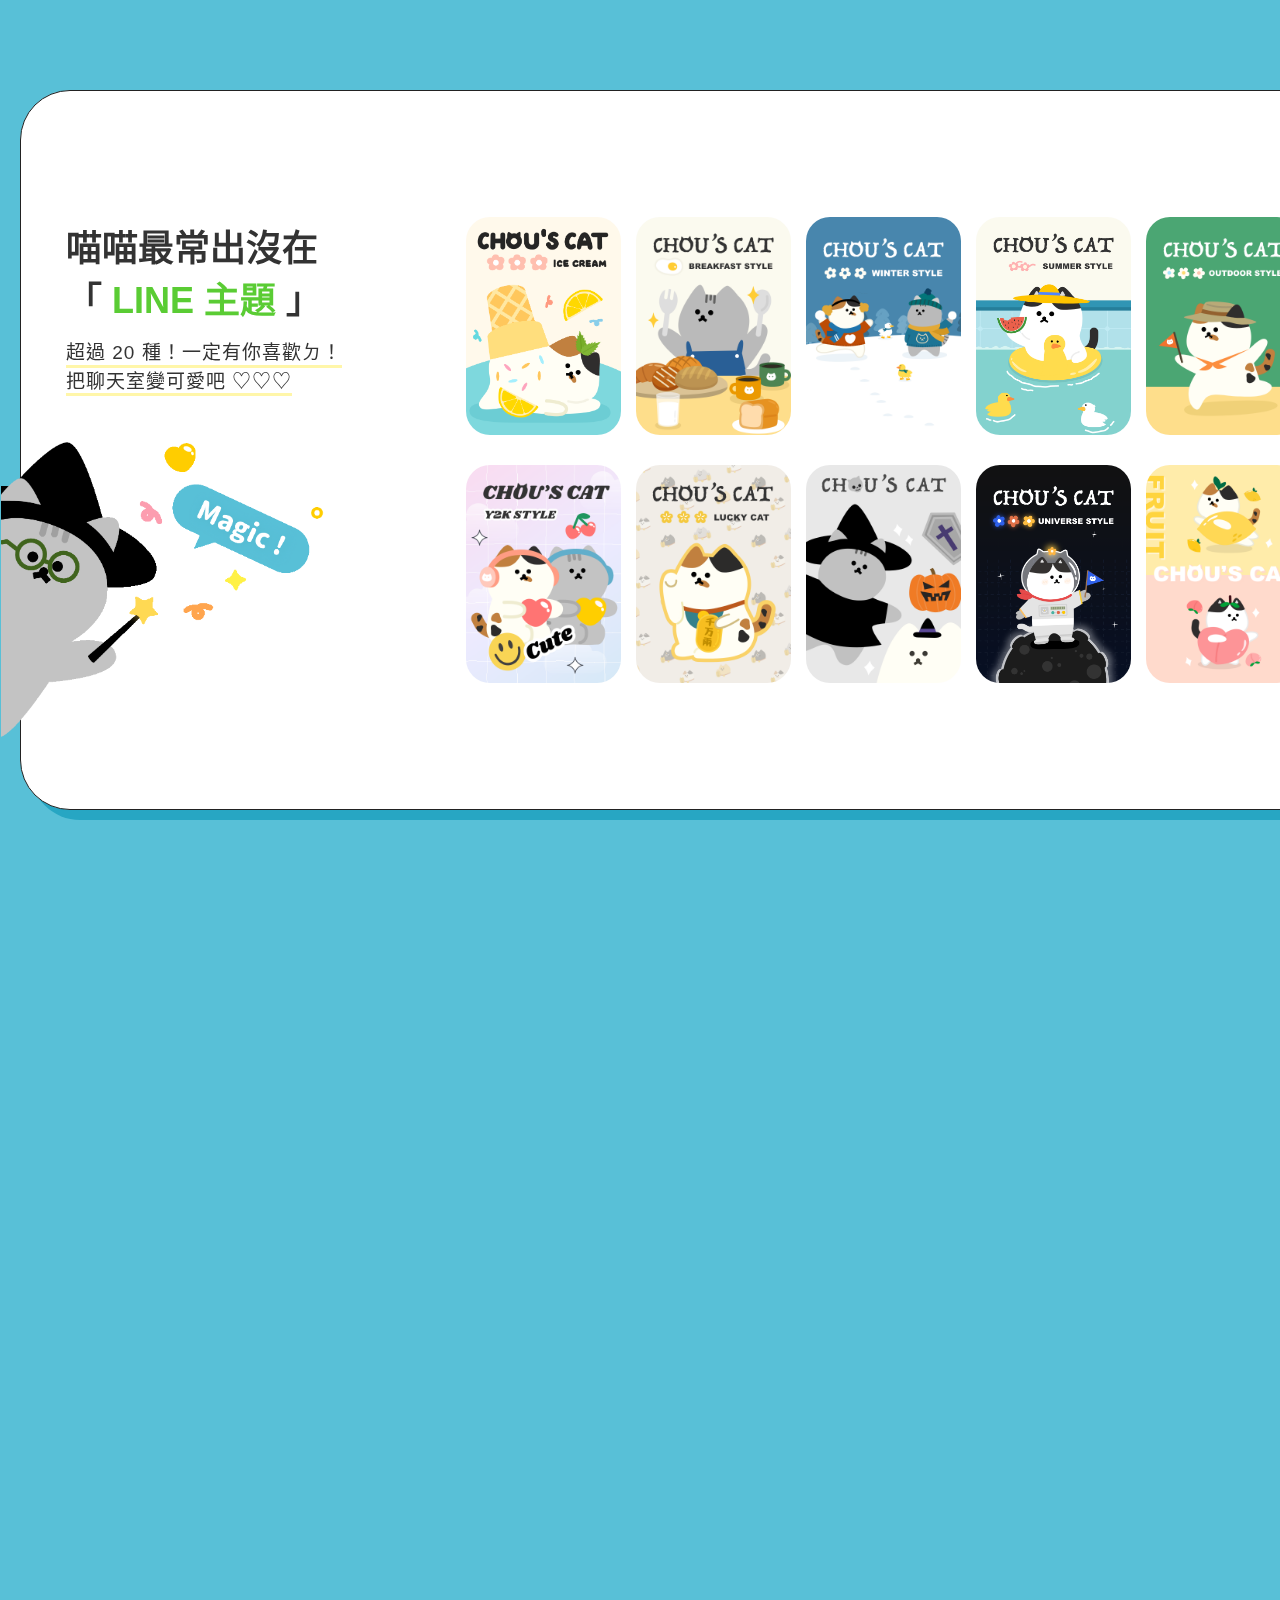
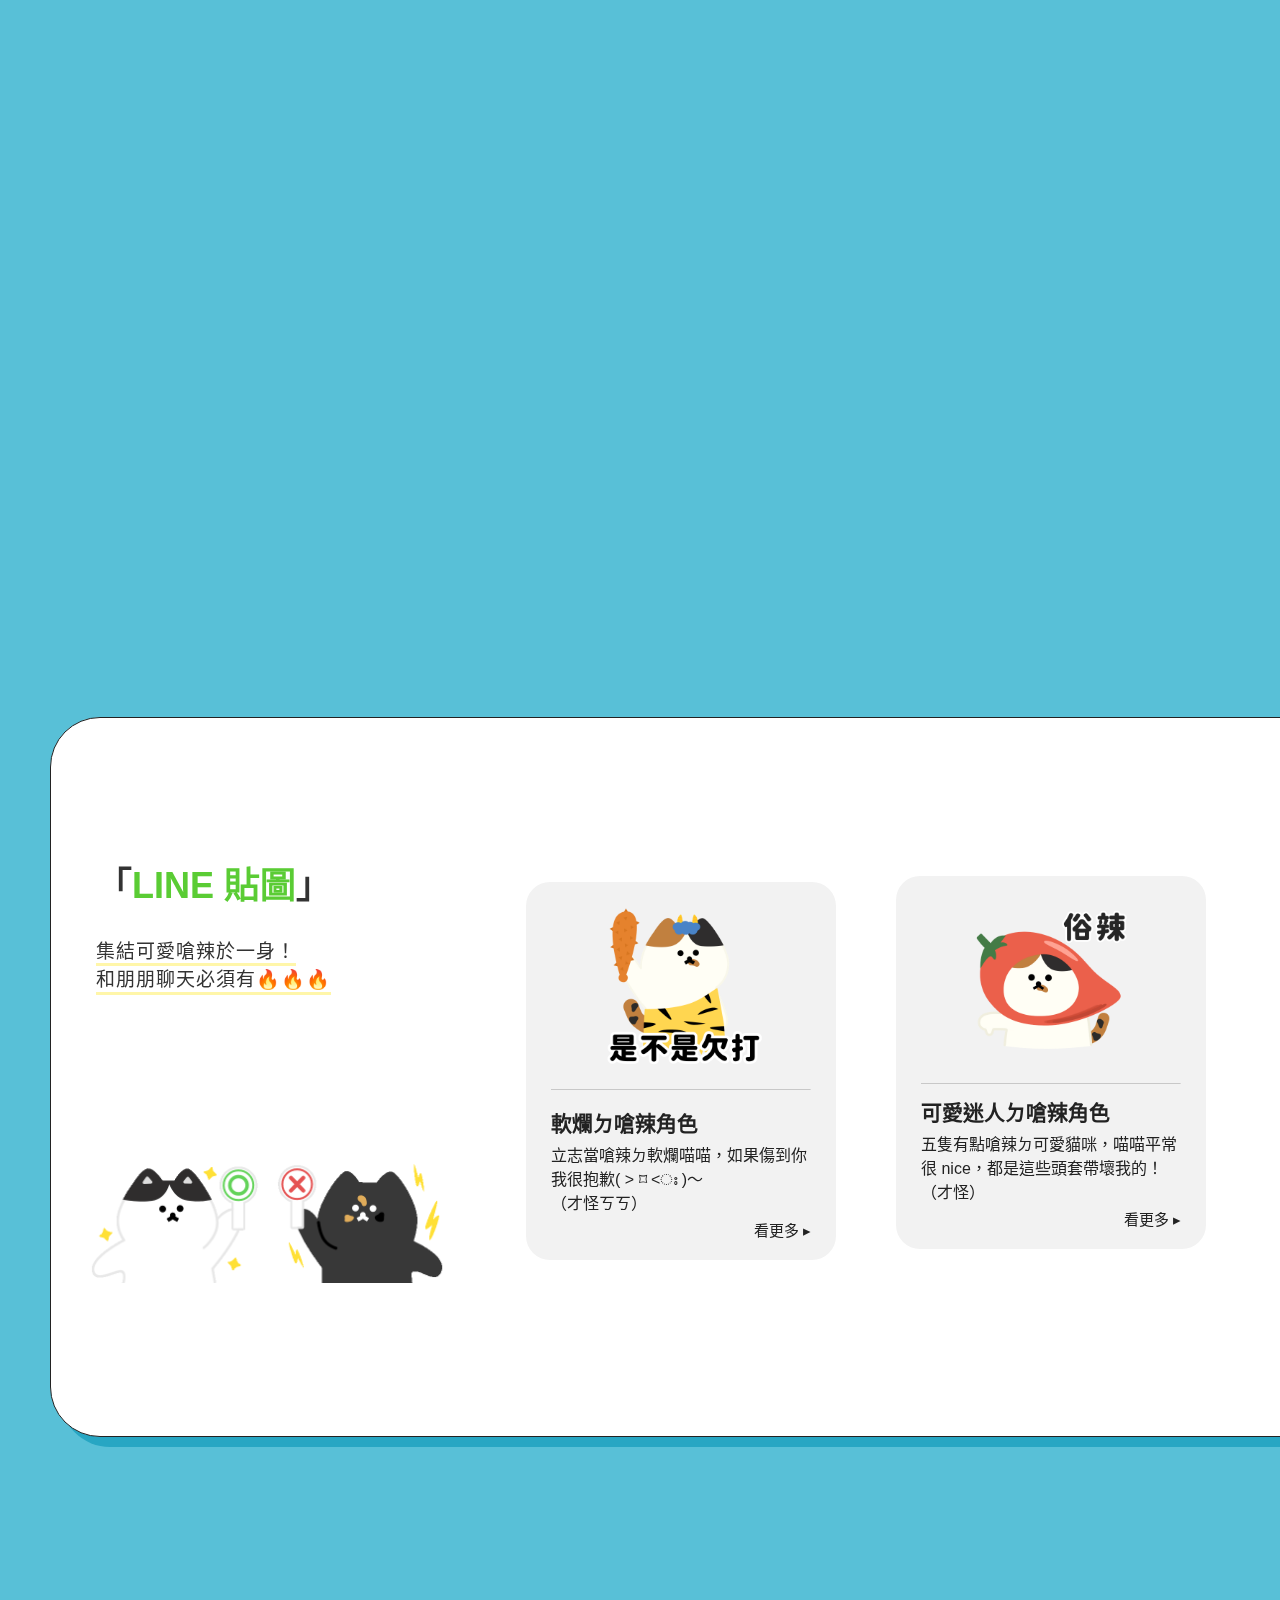
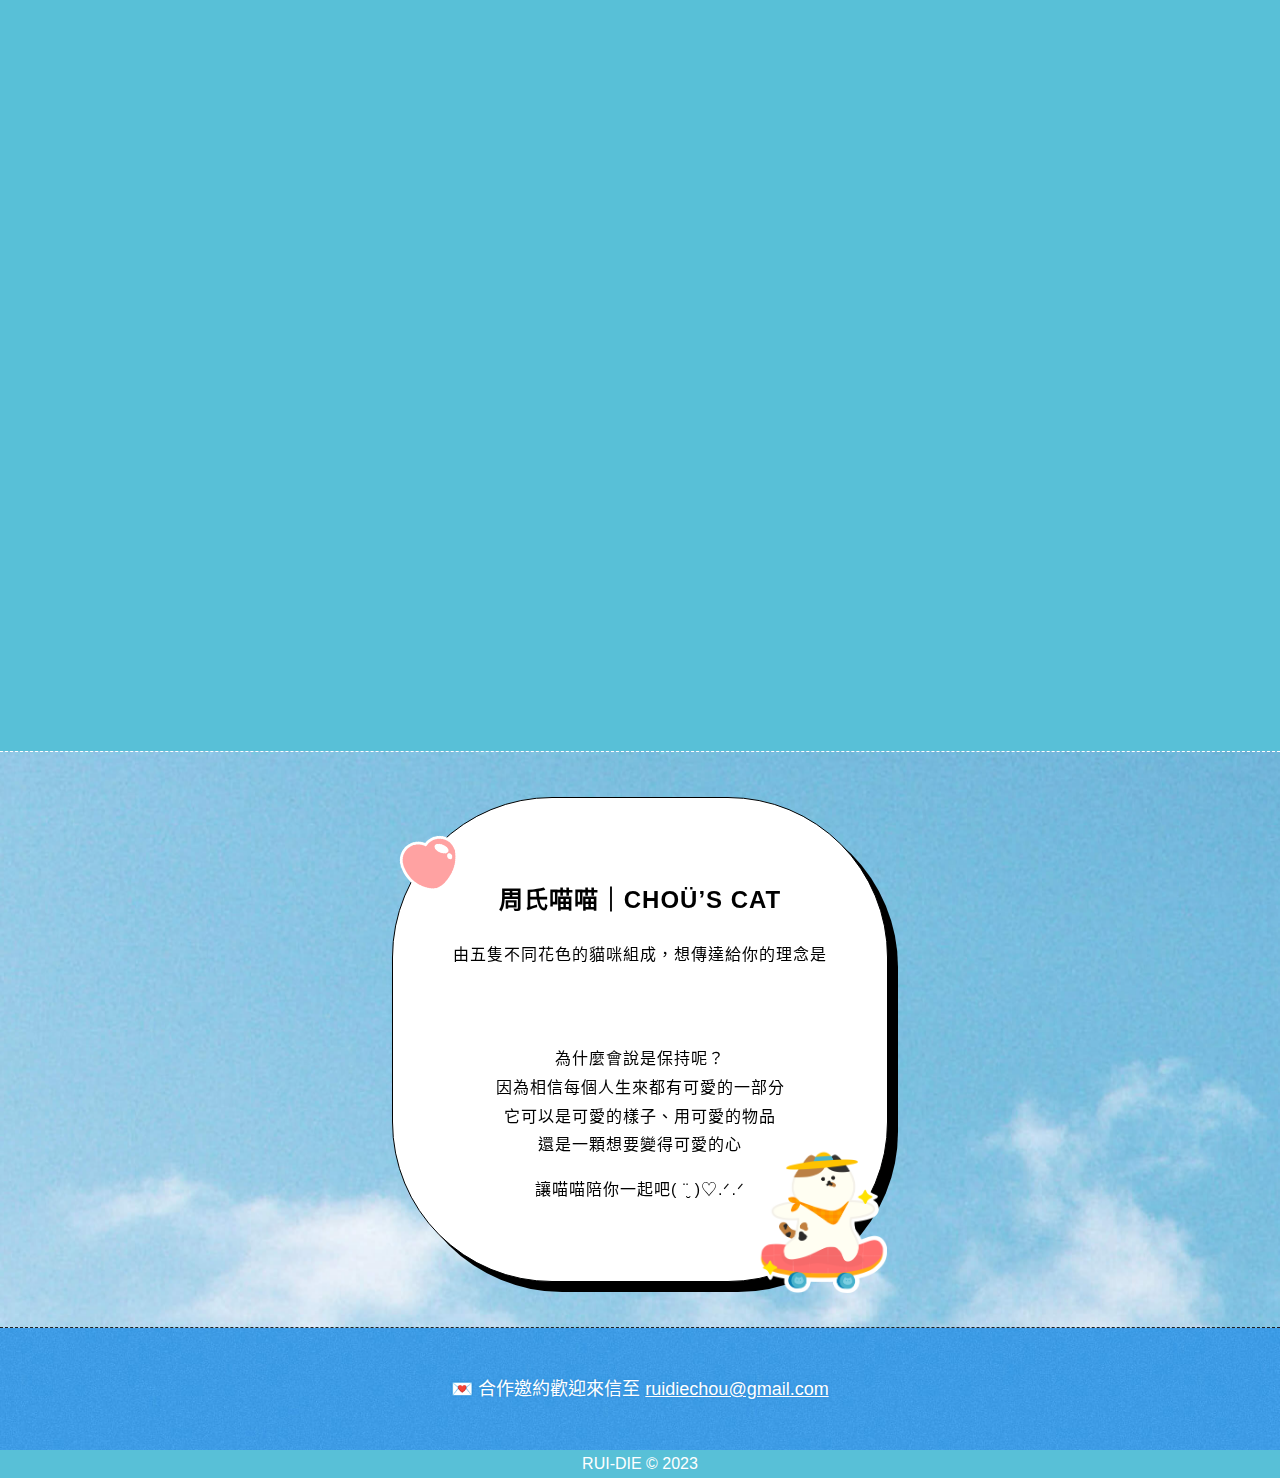
==== index.html @ 8fbe7e29 "add brand-intro" ====
<html lang="zh-TW">

<head>
    <meta charset="UTF-8">
    <meta http-equiv="X-UA-Compatible" content="IE=edge">
    <meta name="viewport" content="width=device-width, initial-scale=1.0">
    <title>CHOÜ'S CAT Studio | 周氏喵喵＿可愛製造所 🐱 x 👽</title>
    <meta name="description" content="LINE主題 © 2023 Cady._.design">
    <meta property="og:title" content="CHOÜ'S CAT Studio | 周氏喵喵＿可愛製造所 🐱 x 👽" />
    <meta property="og:image" content="https://ppt.cc/fyhRUx@.png" />
    <meta property="og:description" content="關於周氏喵喵ㄉ各種酷東東們 💫 ！" />
    <link rel="stylesheet" href="https://cdnjs.cloudflare.com/ajax/libs/font-awesome/5.15.3/css/all.min.css" integrity="sha512-iBBXm8fW90+nuLcSKlbmrPcLa0OT92xO1BIsZ+ywDWZCvqsWgccV3gFoRBv0z+8dLJgyAHIhR35VZc2oM/gI1w==" crossorigin="anonymous" />
    <link rel="apple-touch-icon" sizes="180x180" href="img/apple-touch-icon.png">
    <link rel="icon" type="image/png" sizes="32x32" href="img/favicon-32x32.png">
    <link rel="icon" type="image/png" sizes="16x16" href="img/favicon-16x16.png">
    <link rel="manifest" href="img/site.webmanifest">
    <link rel="stylesheet" href="./scroll.css">
</head>
<!-- Global site tag (gtag.js) - Google Analytics -->
<script async src="https://www.googletagmanager.com/gtag/js?id=G-WQYFLM6X45"></script>
<script>
    window.dataLayer = window.dataLayer || [];

    function gtag() {
        dataLayer.push(arguments);
    }
    gtag('js', new Date());

    gtag('config', 'G-WQYFLM6X45');
</script>
<style>
    *,
    *::before,
    *::after {
        box-sizing: inherit;
    }
    
    html {
        box-sizing: border-box;
        font-size: 100%;
    }
    
    body {
        margin: 0;
        font-family: sans-serif;
        background-color: #58c0d7;
    }
    
    article {
        margin-right: 15px;
        cursor: pointer;
    }
    
    .bumper {
        text-align: center;
        padding: 45px 16px;
        background-color: #ffffff;
        background-size: cover;
        background-position: 50% 55%;
    }
    
    .container {
        position: relative;
        width: 100%;
        min-height: 100vh;
    }
    
    .bg-container {
        max-width: 1200px;
        margin: 0 auto;
    }
    
    .space-holder,
    .space-holder-1,
    .space-holder-2 {
        position: relative;
        width: 100%;
    }
    
    .sticky,
    .sticky-1,
    .sticky-2 {
        position: sticky;
        top: 0;
        height: 100vh;
        width: 100%;
        overflow-x: hidden;
        background-size: cover;
    }
    
    .sticky {
        background-image: url(./bg_gradient.jpg);
    }
    
    .sticky-1 {
        background-image: url(./bg_gradient-nn.jpg);
    }
    
    .sticky-2 {
        background-image: url(./bg_gradient-n.jpeg);
    }
    
    .horizontal,
    .horizontal-1,
    .horizontal-2 {
        position: absolute;
        height: 100%;
        will-change: transform;
    }
    
    .cards {
        position: relative;
        height: 100%;
        padding: 0 0 0 15px;
        display: flex;
        flex-flow: row nowrap;
        justify-content: flex-start;
        align-items: center;
        box-shadow: 10px 10px 0px #27a6c3;
    }
    
    .sample-card {
        position: relative;
        max-width: 495px;
        max-height: 695px;
        min-width: 125px;
        margin-right: 30px;
        flex-shrink: 0;
        border-radius: 24px;
        text-align: center;
        vertical-align: middle;
        font-size: 24px;
        color: #fff;
        padding: 30px;
        width: 100%;
        aspect-ratio: 99/139;
        object-fit: cover;
        object-position: top;
    }
    
    .theme-0 {
        background-size: cover;
        background-image: url(img/兔兔bg.png);
    }
    
    .theme-1 {
        background-size: cover;
        background-image: url(img/熊熊bg.png);
    }
    
    .theme-2 {
        background-size: cover;
        background-image: url(img/咖貓-4.png);
    }
    
    .theme-3 {
        background-size: cover;
        background-image: url(img/黑貓-4.png);
    }
    
    .theme-4 {
        background-size: cover;
        background-image: url(img/白貓-4.png);
    }
    
    .theme-5 {
        background-size: cover;
        background-image: url(img/綠貓-4.png);
    }
    
    .theme-6 {
        background-size: cover;
        background-image: url(img/粉貓-4.png);
    }
    
    .theme-7 {
        background-size: cover;
        background-image: url(img/japan.png);
    }
    
    .theme-8 {
        background-size: cover;
        background-image: url(img/萬聖節.png);
    }
    
    .theme-9 {
        background-size: cover;
        background-image: url(img/聖誕節.png);
    }
    
    .theme-10 {
        background-size: cover;
        background-image: url(img/lucky-b.png);
    }
    
    .theme-11 {
        background-size: cover;
        background-image: url(img/lucky.png);
    }
    
    .theme-12 {
        background-size: cover;
        background-image: url(img/水果喵.png);
    }
    
    .theme-13 {
        background-size: cover;
        background-image: url(img/露營\ bg.png);
    }
    
    .theme-14 {
        background-size: cover;
        background-image: url(img/宇宙喵.png);
    }
    
    .theme-15 {
        background-size: cover;
        background-image: url(img/游泳喵.png);
    }
    
    .theme-16 {
        background-size: cover;
        background-image: url(img/萬聖節2喵.png);
    }
    
    .theme-17 {
        background-size: cover;
        background-image: url(img/冬日雪喵.png);
    }
    
    .theme-18 {
        background-size: cover;
        background-image: url(img/招財貓奶茶.png);
    }
    
    .theme-19 {
        background-size: cover;
        background-image: url(img/早餐麵包.png);
    }
    
    .theme-20 {
        background-size: cover;
        background-image: url(img/y2k.png);
    }
    
    .theme-21 {
        background-size: cover;
        background-image: url(img/summer.png);
    }
    /* header */
    
    .wrapper {
        position: fixed;
        top: 0;
        left: 50%;
        transform: translateX(-50%);
        width: 100%;
        max-width: 1200px;
        margin: 0 auto;
        background-color: #fff;
        border-radius: 0 0 30px 30px;
        height: 80px;
        z-index: 100;
        box-shadow: 0px 0px 13.92px 2.08px rgba(0, 0, 0, .05);
        transition: top 0.2s ease-in-out;
    }
    
    .nav-up {
        top: -80px;
    }
    
    .nav-bar-area {
        display: flex;
        justify-content: flex-start;
        align-items: center;
        flex-wrap: wrap;
        height: 100%;
        padding: 12px 12px 12px 38px;
    }
    
    ul {
        margin: 0 auto;
        padding: 0;
        position: absolute;
        right: 0;
        display: -webkit-inline-box;
    }
    
    ul li {
        display: inline;
        float: left;
        padding: 5px;
        margin: 0 3% 0 0;
        color: #333;
        cursor: pointer;
        line-height: 225%;
    }
    
    li:hover {
        background-color: #888888;
    }
    
    .menu {
        display: none;
        color: #333;
        font-weight: bold;
    }
    
    #text {
        float: right;
    }
    
    #image {
        float: left;
        cursor: pointer;
    }
    
    .nav-bar {
        width: 100%;
    }
    
    @media screen and (max-width: 600px) {
        .nav-bar-area {
            height: auto;
            overflow: auto;
        }
        ul {
            width: 100%;
            height: auto;
            display: block;
            overflow: hidden;
        }
        ul li {
            width: 50%;
            float: left;
            position: relative;
            display: block;
            margin: -1px;
            padding: 10px 0 10px 0;
            text-indent: 25px;
            border-bottom: 1px solid #888888;
            border-right: 1px solid #888888;
        }
        .nav-bar {
            display: block;
        }
    }
    
    @media screen and (max-width: 480px) {
        .menu {
            display: block;
        }
        #text {
            margin: 0 0 0 20px;
        }
        #image {
            margin: 0 30px 0 0;
        }
        .nav-bar {
            display: none;
        }
        .nav-bar {
            font-size: 0.8em;
        }
    }
    
    .h-point {
        padding-bottom: 0px;
        margin-top: 0px;
        margin-bottom: 0;
        font-weight: 500;
        cursor: pointer;
        transition: all 0.5s;
        display: inline-block;
        position: relative;
        font-size: 19px;
        line-height: 1.5;
        letter-spacing: 1px;
    }
    
    .h-point:before {
        content: "";
        width: 100%;
        height: 3px;
        position: absolute;
        bottom: 0px;
        left: 0;
        background-color: #ffeb3b70;
        transition: all 0.3s;
    }
    
    .h-point:hover.h-point:before {
        height: 12px;
    }
    
    .brand-intro {
        position: relative;
        font-weight: 500;
        line-height: 1.8;
        background-color: #fff;
        display: inline-block;
        padding: 60px;
        border-radius: 160px;
        border: 1px solid #000;
        box-shadow: 10px 10px 0px;
        letter-spacing: 1px;
    }
    
    .love-img {
        width: 60px;
        position: absolute;
        top: 40px;
        left: 8px;
        transform: rotate(346deg);
        animation-duration: 2s;
        animation-name: love-animation;
        animation-iteration-count: infinite;
    }
    
    @keyframes love-animation {
        0% {
            width: 60px;
        }
        50% {
            width: 65px;
        }
        100% {
            width: 60px;
        }
    }
    
    .brand-intro-img {
        width: 130px;
        position: absolute;
        bottom: -12px;
        right: 0px;
    }
    
    @media(max-width:425px) {
        .brand-intro {
            padding: 92px 30px;
            border-radius: 250px;
            box-shadow: 8px 8px 0px;
        }
        .brand-intro-img {
            width: 120px;
        }
    }
    
    .run-animation {
        animation-duration: 2.8s;
        animation-name: run-animation;
        animation-iteration-count: infinite;
    }
    
    @keyframes run-animation {
        0% {
            right: 0px;
        }
        50% {
            right: -14px;
        }
        100% {
            right: 0px;
        }
    }
    
    .keep-cute {
        position: relative;
        display: inline-block;
        opacity: 0;
        -webkit-animation: 1s ease both;
        animation: 1s ease both;
        animation-delay: 0.8s;
        animation-name: keep-cute;
        margin: 0;
    }
    
    .keep-cute::before {
        content: "";
        width: 100%;
        height: 24%;
        background: #fffd53;
        display: block;
        position: absolute;
        bottom: 0.25em;
        left: 0;
        z-index: -1;
    }
    
    @keyframes keep-cute {
        0% {
            font-size: 22px;
            opacity: 0;
        }
        50% {
            font-size: 28px;
            margin-top: -5px;
        }
        100% {
            font-size: 22px;
            margin-top: 0px;
            opacity: 1;
        }
    }
</style>


<body>
    <header class="wrapper" style="display: none;">
        <div class="nav-bar-area">
            <div class="menu">
                <!-- <div id="text">⌘</div> -->
                <div id="image" style="font-size: 28px;color:#566f31;font-weight: 500;">
                    <img style="position: relative;top: -12px;" src="./img/logo.png" width="80px"></div>
                <h1 style="margin: 0;line-height: 2;font-size: 28px;">周氏喵喵 ｜CHOÜ’S CAT</h1>
            </div>
            <div class="nav-bar">
                <div id="image" style="font-size: 28px;color:#566f31;font-weight: 500;"><img style="position: relative;top: -12px;" src="./img/logo.png" width="80px"></div>
                <h1 style="margin: 0;line-height: 2;font-size: 28px;">周氏喵喵 ｜CHOÜ’S CAT</h1>
                <!-- <ul>
                    <li style="width: 160px;margin-right: 15px;text-align: center;background-color: #edf2f6;border-radius: 24px;">LINE 貼圖</li>
                    <li style="width: 160px;margin-right: 15px;text-align: center;background:linear-gradient(174deg, rgb(0, 193, 139) 0%, rgb(63, 175, 192) 100%);border-radius: 24px;color: #fff;">LINE 主題</li>
                </ul> -->
            </div>
        </div>
    </header>
    <section class="container">
        <div class="space-holder">
            <div class="sticky">
                <div class="horizontal" style="background-color: #58c0d7;">
                    <section role="feed" class="cards" style="background-color: #fff;height: 80%;left: 20px;top: 10%;border-radius: 50px;border: 1px solid #222;">
                        <div class="sample-card" style="text-align: left;color:#333;width: 400px;padding:20px 30px;">
                            <h2 style="margin-bottom: 16px;">喵喵最常出沒在<br>「 <span style="color:#5acc34;">LINE 主題</span> 」</h2>
                            <p class="h-point">超過 20 種！一定有你喜歡ㄉ！</p>
                            <p class="h-point">把聊天室變可愛吧 ♡♡♡ </p>
                            <img style="width: 350px;position: absolute;left: -35px;bottom: -10px;" src="./img/魔法喵.gif" alt="">
                        </div>
                        <article>
                            <div onclick="window.open('https://line.me/S/shop/theme/detail?id=9678047d-3b66-430a-9d03-08071109b2bd&lang=zh-Hant&ref=lsh_themeDetail');" class="sample-card theme-21" style="margin-bottom: 30px;position: relative;"><img src="https://sports.heho.com.tw/wp-content/uploads/2022/12/heho-sports_cady1128-05.png" alt="" width="210px" style="position: absolute;bottom: -48px;left: -64px;display: none;"></div>
                            <div onclick="window.open('https://line.me/S/shop/theme/detail?id=50ca3c79-7c9a-4813-aa6d-3b0e899e48a5&lang=zh-Hant&ref=lsh_themeDetail');" class="sample-card theme-20" style=""></div>
                        </article>
                        <article>
                            <div onclick="window.open('https://line.me/S/shop/theme/detail?id=a80a3e7a-5a81-44e9-a29c-e265fad8f550&lang=zh-Hant&ref=lsh_themeDetail');" class="sample-card theme-19" style="margin-bottom: 30px;position: relative;"><img src="https://sports.heho.com.tw/wp-content/uploads/2022/12/heho-sports_cady1128-05.png" alt="" width="210px" style="position: absolute;bottom: -48px;left: -64px;display: none;"></div>
                            <div onclick="window.open('https://line.me/S/shop/theme/detail?id=ac40b4e6-db53-4fe6-9c70-40e0a381573d&lang=zh-Hant&ref=lsh_themeDetail');" class="sample-card theme-18" style=""></div>
                        </article>
                        <article>
                            <div onclick="window.open('https://line.me/S/shop/theme/detail?id=4e6a2ab5-9ab7-43d9-ad92-c15702561e94&lang=zh-Hant&ref=lsh_themeDetail');" class="sample-card theme-17" style="margin-bottom: 30px;"></div>
                            <div onclick="window.open('https://line.me/S/shop/theme/detail?id=4ef6d41e-7a0b-4715-9249-cb78a5ba0890&lang=zh-Hant&ref=lsh_themeDetail');" class="sample-card theme-16" style=""></div>
                        </article>
                        <article>
                            <div onclick="window.open('https://line.me/S/shop/theme/detail?id=c1fb4018-16be-4530-9a18-228e6e18cd28&lang=zh-Hant&ref=lsh_themeDetail');" class="sample-card theme-15" style="margin-bottom: 30px;"></div>
                            <div onclick="window.open('https://line.me/S/shop/theme/detail?id=4e942a81-343d-4635-b1d5-316751133f5d&lang=zh-Hant&ref=lsh_themeDetail');" class="sample-card theme-14" style=""></div>
                        </article>
                        <article>
                            <div onclick="window.open('https://line.me/S/shop/theme/detail?id=3d3a4cfd-3d78-4cbe-8acd-ce4d79c961e8&lang=zh-Hant&ref=lsh_themeDetail');" class="sample-card theme-13" style="margin-bottom: 30px;position: relative;"><img src="https://sports.heho.com.tw/wp-content/uploads/2022/12/heho-sports_cady1128-05.png" alt="" width="210px" style="position: absolute;bottom: -48px;left: -64px;display: none;"></div>
                            <div onclick="window.open('https://line.me/S/shop/theme/detail?id=a94d4584-49a3-4323-8df6-b47c9a93bb19&lang=zh-Hant&ref=lsh_themeDetail');" class="sample-card theme-12" style=""></div>
                        </article>
                        <article>
                            <div onclick="window.open('https://line.me/S/shop/theme/detail?id=7112f59e-0d38-4838-a185-229dea19066e&lang=zh-Hant&ref=lsh_themeDetail');" class="sample-card theme-11" style="margin-bottom: 30px;"></div>
                            <div onclick="window.open('https://line.me/S/shop/theme/detail?id=2fc94703-57f0-4782-b6f0-7fc6083abdfd&lang=zh-Hant&ref=lsh_themeDetail');" class="sample-card theme-10" style=""></div>
                        </article>
                        <article>
                            <div onclick="window.open('https://line.me/S/shop/theme/detail?id=38e116c5-c265-410f-b42e-aa6e8bd64bdb&lang=zh-Hant&ref=lsh_themeDetail');" class="sample-card theme-9" style="margin-bottom: 30px;"></div>
                            <div onclick="window.open('https://line.me/S/shop/theme/detail?id=e38a86e6-e259-4e3a-86d2-1c1854cd9a8a&lang=zh-Hant&ref=lsh_themeDetail');" class="sample-card theme-8" style=""></div>
                        </article>
                        <article>
                            <div onclick="window.open('https://line.me/S/shop/theme/detail?id=e8ede51f-a309-4446-8802-6a9ed92ccb95&lang=zh-Hant&ref=lsh_themeDetail');" class="sample-card theme-7" style="margin-bottom: 30px;position: relative;border: 2px solid #9bcae2;box-sizing: border-box;"><img src="https://sports.heho.com.tw/wp-content/uploads/2022/12/heho-sports_cady1128-05.png" alt="" width="210px" style="position: absolute;bottom: -48px;left: -64px;display: none;"></div>
                            <div onclick="window.open('https://line.me/S/shop/theme/detail?id=2c261df5-a739-42af-9e70-cade5e0ba85e&lang=zh-Hant&ref=lsh_themeDetail');" class="sample-card theme-6" style=""></div>
                        </article>
                        <article>
                            <div onclick="window.open('https://line.me/S/shop/theme/detail?id=224a2caa-c16d-4e76-b2d7-b8a42489681f&lang=zh-Hant&ref=lsh_themeDetail');" class="sample-card theme-5" style="margin-bottom: 30px;"></div>
                            <div onclick="window.open('https://line.me/S/shop/theme/detail?id=ae1068b5-f0a8-4bed-9395-54480771e826&lang=zh-Hant&ref=lsh_themeDetail');" class="sample-card theme-4" style=""></div>
                        </article>
                        <article>
                            <div onclick="window.open('https://line.me/S/shop/theme/detail?id=ccf6d120-e693-4bbf-8ee9-e87ad4f3c794&lang=zh-Hant&ref=lsh_themeDetail');" class="sample-card theme-3" style="margin-bottom: 30px;"></div>
                            <div onclick="window.open('https://line.me/S/shop/theme/detail?id=06e33d86-e413-4aa4-8d32-673d342781c7&lang=zh-Hant&ref=lsh_themeDetail');" class="sample-card theme-2" style=""></div>
                        </article>
                        <article>
                            <div onclick="window.open('https://line.me/S/shop/theme/detail?id=9826f9b5-2826-47d1-9998-ba933955bb93&lang=zh-Hant&ref=lsh_themeDetail');" class="sample-card theme-1" style="margin-bottom: 30px;position: relative;"><img src="https://sports.heho.com.tw/wp-content/uploads/2022/12/heho-sports_cady1128-05.png" alt="" width="210px" style="position: absolute;bottom: -48px;left: -64px;display: none;"></div>
                            <div onclick="window.open('https://line.me/S/shop/theme/detail?id=475d8c9d-4b7b-4ccd-800f-cc359b892ab2&lang=zh-Hant&ref=lsh_themeDetail');" class="sample-card theme-0" style=""></div>
                        </article>
                        <div onclick="window.open('https://store.line.me/themeshop/author/1088855');" style="padding: 5px 5px 5px 35px;font-size: 20px;cursor: pointer;">
                            點我去主題列表
                        </div>
                        <p onclick="window.open('https://store.line.me/themeshop/author/1088855');" style="padding: 5px 35px 5px 12px;font-size: 26px;cursor: pointer;">▸</p>
                    </section>
                </div>
            </div>
        </div>
    </section>
    <section class="container">
        <div class="space-holder-1">
            <div class="sticky-1">
                <div class="horizontal-1">
                    <section role="feed" class="cards" style="background-color: #fff;height: 80%;width: 175%;left: 50px;top: 10%;border-radius: 50px;border: 1px solid #222;">
                        <div class="sample-card" style="text-align: left;color:#333;width: 400px;">
                            <h2>「<span style="color:#5acc34;">LINE 貼圖</span>」</h2>
                            <p class="h-point">集結可愛嗆辣於一身！</p>
                            <p class="h-point">和朋朋聊天必須有🔥🔥🔥</p>
                            <img style="position:relative;left: -18px;bottom: 8px;" src="./img/貼圖對話喵.gif" width="380px">
                        </div>
                        <article class="sample-card" style="max-width: 370px;max-height: 450px;margin-right: 0;">
                            <div style="margin-bottom: 30px;background-color: #f2f2f2;padding: 15px 25px;border-radius: 24px;min-height: 370px;">
                                <a style="color: #222;text-align: left;text-decoration: none;" class="theme-link" href="https://line.me/S/sticker/23794593/?lang=zh-Hant&utm_source=gnsh_stickerDetail" rel="noopener noreferrer" target="blank">
                                    <img src="./img/sticker-2.png" style="width: 100%;display: inline-block;max-width: 180px;vertical-align: top;">
                                    <hr style="border-color: #d6d6d65e;border-bottom: none;">
                                    <div style="width: 100%;display: inline-block;">
                                        <h4 style="margin:5px 0 0 0;font-size: 21px;">軟爛ㄉ嗆辣角色</h4>
                                        <p style="margin: 5px 0;font-size: 16px;">立志當嗆辣ㄉ軟爛喵喵，如果傷到你我很抱歉( ˃ ⌑ ˂ഃ )～<br>（才怪ㄎㄎ）</p>
                                        <p style="font-weight: 500;text-align: right;color: #222;margin: 5px 0;font-size: 15px;">看更多 ▸</p>
                                    </div>
                                </a>
                            </div>
                        </article>
                        <article class="sample-card" style="max-width: 370px;max-height: 450px;margin-right: 0;margin-top: -12px;">
                            <div style="background-color: #f2f2f2;padding: 15px 25px;border-radius: 24px;">
                                <a style="color: #222;text-align: left;text-decoration: none;" class="theme-link" href="https://line.me/S/sticker/20317494/?lang=zh-Hant&utm_source=gnsh_stickerDetail" rel="noopener noreferrer" target="blank">
                                    <img src="./img/sticker-1.png" style="width: 100%;display: inline-block;max-width: 180px;vertical-align: top;">
                                    <hr style="border-color: #d6d6d65e;border-bottom: none;">
                                    <div style="width: 100%;display: inline-block;">
                                        <h4 style="margin:0;font-size: 21px;">可愛迷人ㄉ嗆辣角色</h4>
                                        <p style="margin: 5px 0;font-size: 16px;">五隻有點嗆辣ㄉ可愛貓咪，喵喵平常很 nice，都是這些頭套帶壞我的！（才怪）</p>
                                        <p style="font-weight: 500;text-align: right;color: #222;margin: 5px 0;font-size: 15px;">看更多 ▸</p>
                                    </div>
                                </a>
                            </div>
                        </article>
                    </section>
                </div>
            </div>
        </div>
    </section>
    <section class="container" style="display: none;">
        <div class="space-holder-2">
            <div class="sticky-2">
                <div class="horizontal-2">
                    <section role="feed" class="cards">
                        <div class="sample-card" style="text-align: left;color:#333;width: 400px;">
                            <h2>一些其他ㄉ<br>「<span style="color:#09bac7;">可愛酷東東</span>」<br></h2>
                            <p>讚<br>讚讚</p>
                        </div>
                        <article class="sample-card card-8">uni聯名</article>
                        <article class="sample-card card-9">可印聯名</article>
                        <article class="sample-card card-10">T恤聯名</article>
                    </section>
                </div>
            </div>
        </div>
    </section>
    <div class="bumper" style="background-image: url(./img/sky-bg.jpeg);border-top: 1px dashed #fff;border-bottom: 1px dashed #1e1e1e;">
        <div class="bg-container brand-intro">
            <img class="love-img" src="./img/love.png" alt="">
            <h2>周氏喵喵｜CHOÜ’S CAT</h2>
            <p>由五隻不同花色的貓咪組成，想傳達給你的理念是</p>
            <h2 class="keep-cute" style="color: #ff7474;"><span>「 保 持 可 愛 」</span></h2>
            <p>為什麼會說是保持呢？<br>因為相信每個人生來都有可愛的一部分<br>它可以是可愛的樣子、用可愛的物品<br>還是一顆想要變得可愛的心</p>
            <p>讓喵喵陪你一起吧( ¨̮ )♡.ᐟ.ᐟ</p>
            <img class="brand-intro-img run-animation" src="./img/img-1.png" alt="">
        </div>
    </div>
    <div class="bumper" style="background-color: #e7f9ff;background-image: url(./img/blue-bg.jpeg);">
        <div style="font-weight: 500;font-size: 18px;line-height: 1.8;padding: 0 20px;color: #fff;text-shadow: 0 0 3px #2885ce;">💌 合作邀約歡迎來信至 <a style="color: #fff;" href="mailto:ruidiechou@gmail.com">ruidiechou@gmail.com</a></div>
    </div>
    <div style="text-align: center;padding: 5px;color: #fff;">RUI-DIE © 2023</div>
</body>

<script src="https://cdnjs.cloudflare.com/ajax/libs/jquery/3.6.4/jquery.min.js" integrity="sha512-pumBsjNRGGqkPzKHndZMaAG+bir374sORyzM3uulLV14lN5LyykqNk8eEeUlUkB3U0M4FApyaHraT65ihJhDpQ==" crossorigin="anonymous" referrerpolicy="no-referrer"></script>
<script>
    const spaceHolder = document.querySelector('.space-holder');
    const horizontal = document.querySelector('.horizontal');
    spaceHolder.style.height = `${calcDynamicHeight(horizontal)}px`;

    function calcDynamicHeight(ref) {
        const vw = window.innerWidth;
        const vh = window.innerHeight;
        const objectWidth = ref.scrollWidth;
        return objectWidth - vw + vh + 150; // 150 is the padding (in pixels) desired on the right side of the .cards container. This can be set to whatever your styles dictate
    }

    window.addEventListener('scroll', () => {
        const sticky = document.querySelector('.sticky');
        horizontal.style.transform = `translateX(-${sticky.offsetTop}px)`;
    });

    window.addEventListener('resize', () => {
        spaceHolder.style.height = `${calcDynamicHeight(horizontal)}px`;
    });
</script>
<script>
    const spaceHolder1 = document.querySelector('.space-holder-1');
    const horizontal1 = document.querySelector('.horizontal-1');
    spaceHolder1.style.height = `${calcDynamicHeight(horizontal1)}px`;

    function calcDynamicHeight(ref) {
        const vw = window.innerWidth;
        const vh = window.innerHeight;
        const objectWidth = ref.scrollWidth;
        return objectWidth - vw + vh + 150; // 150 is the padding (in pixels) desired on the right side of the .cards container. This can be set to whatever your styles dictate
    }

    window.addEventListener('scroll', () => {
        const sticky1 = document.querySelector('.sticky-1');
        horizontal1.style.transform = `translateX(-${sticky1.offsetTop}px)`;
    });

    window.addEventListener('resize', () => {
        spaceHolder1.style.height = `${calcDynamicHeight(horizontal1)}px`;
    });
</script>
<script>
    const spaceHolder2 = document.querySelector('.space-holder-2');
    const horizontal2 = document.querySelector('.horizontal-2');
    spaceHolder2.style.height = `${calcDynamicHeight(horizontal2)}px`;

    function calcDynamicHeight(ref) {
        const vw = window.innerWidth;
        const vh = window.innerHeight;
        const objectWidth = ref.scrollWidth;
        return objectWidth - vw + vh + 150; // 150 is the padding (in pixels) desired on the right side of the .cards container. This can be set to whatever your styles dictate
    }

    window.addEventListener('scroll', () => {
        const sticky2 = document.querySelector('.sticky-2');
        horizontal2.style.transform = `translateX(-${sticky2.offsetTop}px)`;
    });

    window.addEventListener('resize', () => {
        spaceHolder2.style.height = `${calcDynamicHeight(horizontal2)}px`;
    });
</script>

<!-- header -->
<script>
    $(document).ready(function() {
        $("#text").click(function() {
            $(".nav-bar").slideToggle("swing");

        });

        $(window).resize(function() {
            var w = $(window).width();
            var navBar = $(".nav-bar");
            if (w > 320 & navBar.is(":hidden")) {
                navBar.removeAttr("style");
            }

        });

    });

    // Hide Header on on scroll down
    var didScroll;
    var lastScrollTop = 0;
    var delta = 5;
    var navbarHeight = $('header').outerHeight();

    $(window).scroll(function(event) {
        didScroll = true;
    });

    setInterval(function() {
        if (didScroll) {
            hasScrolled();
            didScroll = false;
        }
    }, 250);

    function hasScrolled() {
        var st = $(this).scrollTop();

        // Make sure they scroll more than delta
        if (Math.abs(lastScrollTop - st) <= delta)
            return;

        // If they scrolled down and are past the navbar, add class .nav-up.
        // This is necessary so you never see what is "behind" the navbar.
        if (st > lastScrollTop && st > navbarHeight) {
            // Scroll Down
            $('header').removeClass('nav-down').addClass('nav-up');
        } else {
            // Scroll Up
            if (st + $(window).height() < $(document).height()) {
                $('header').removeClass('nav-up').addClass('nav-down');
            }
        }

        lastScrollTop = st;
    }
</script>

</html>
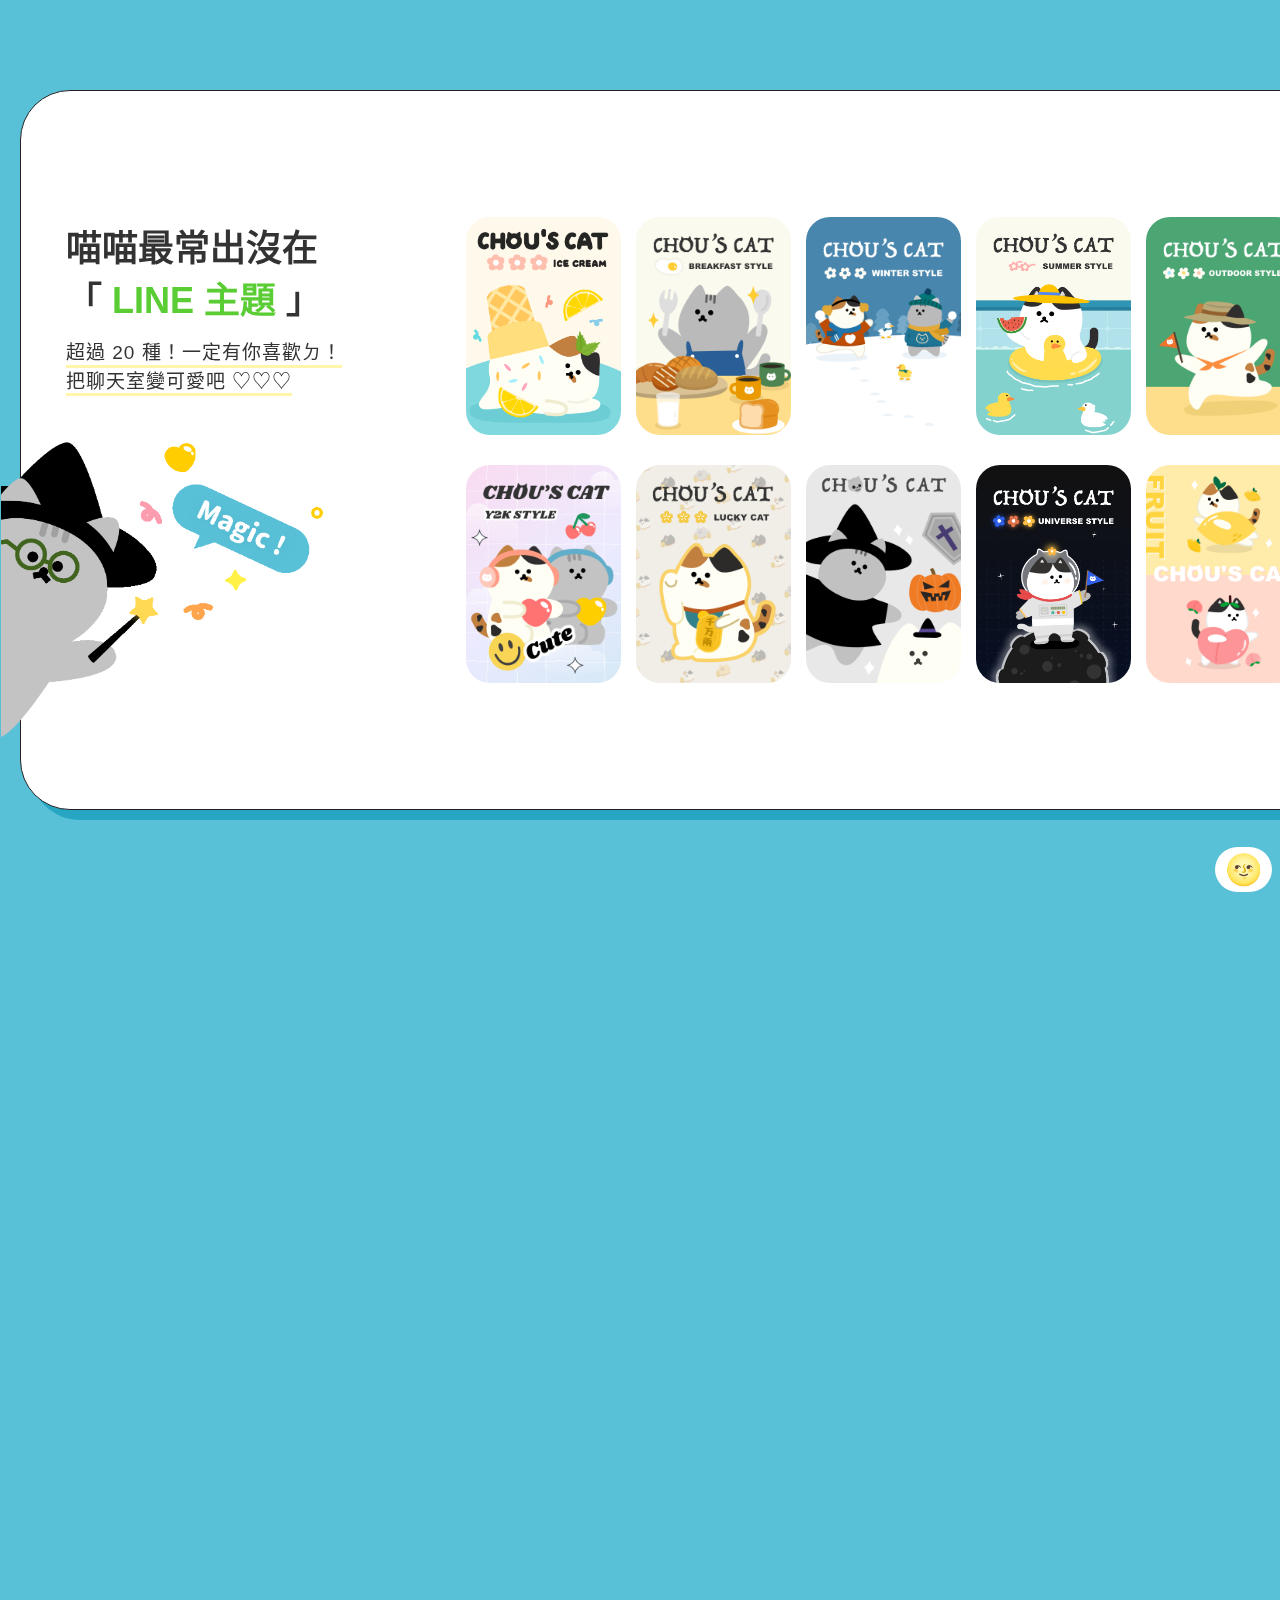
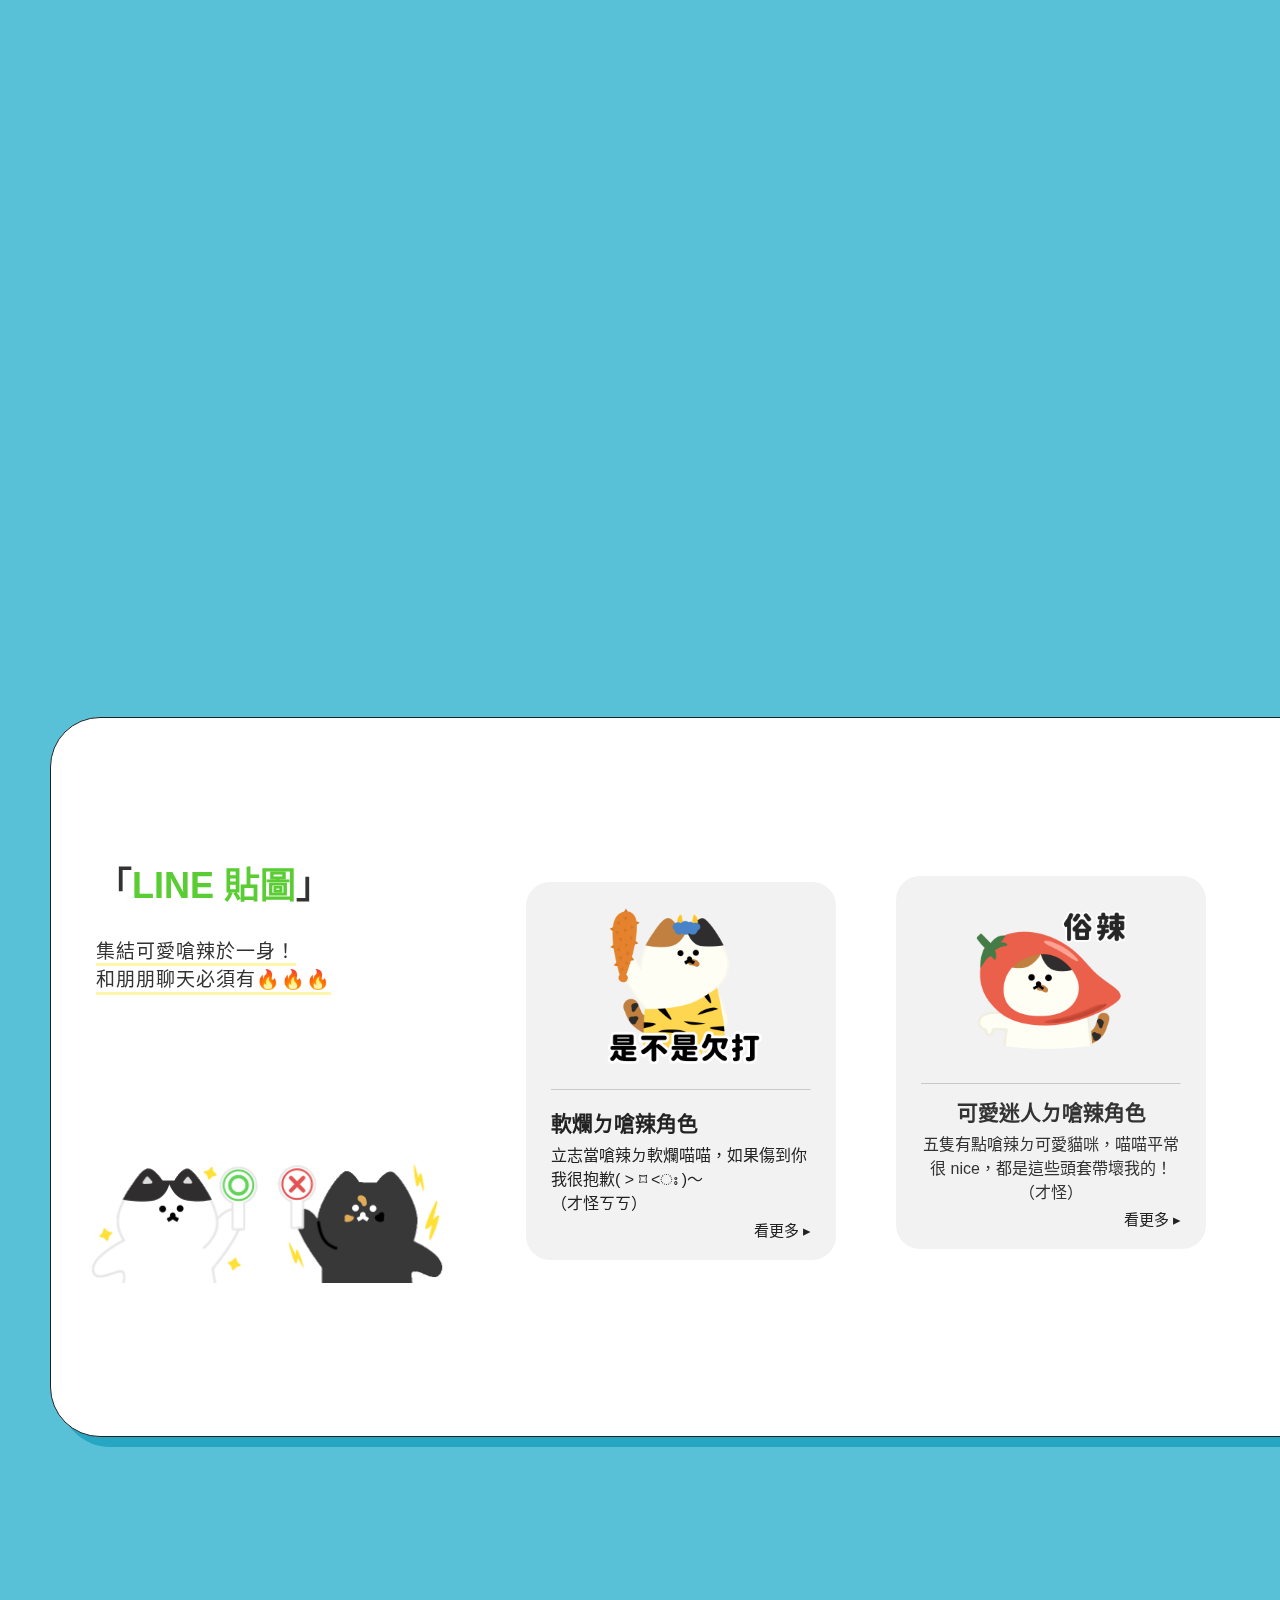
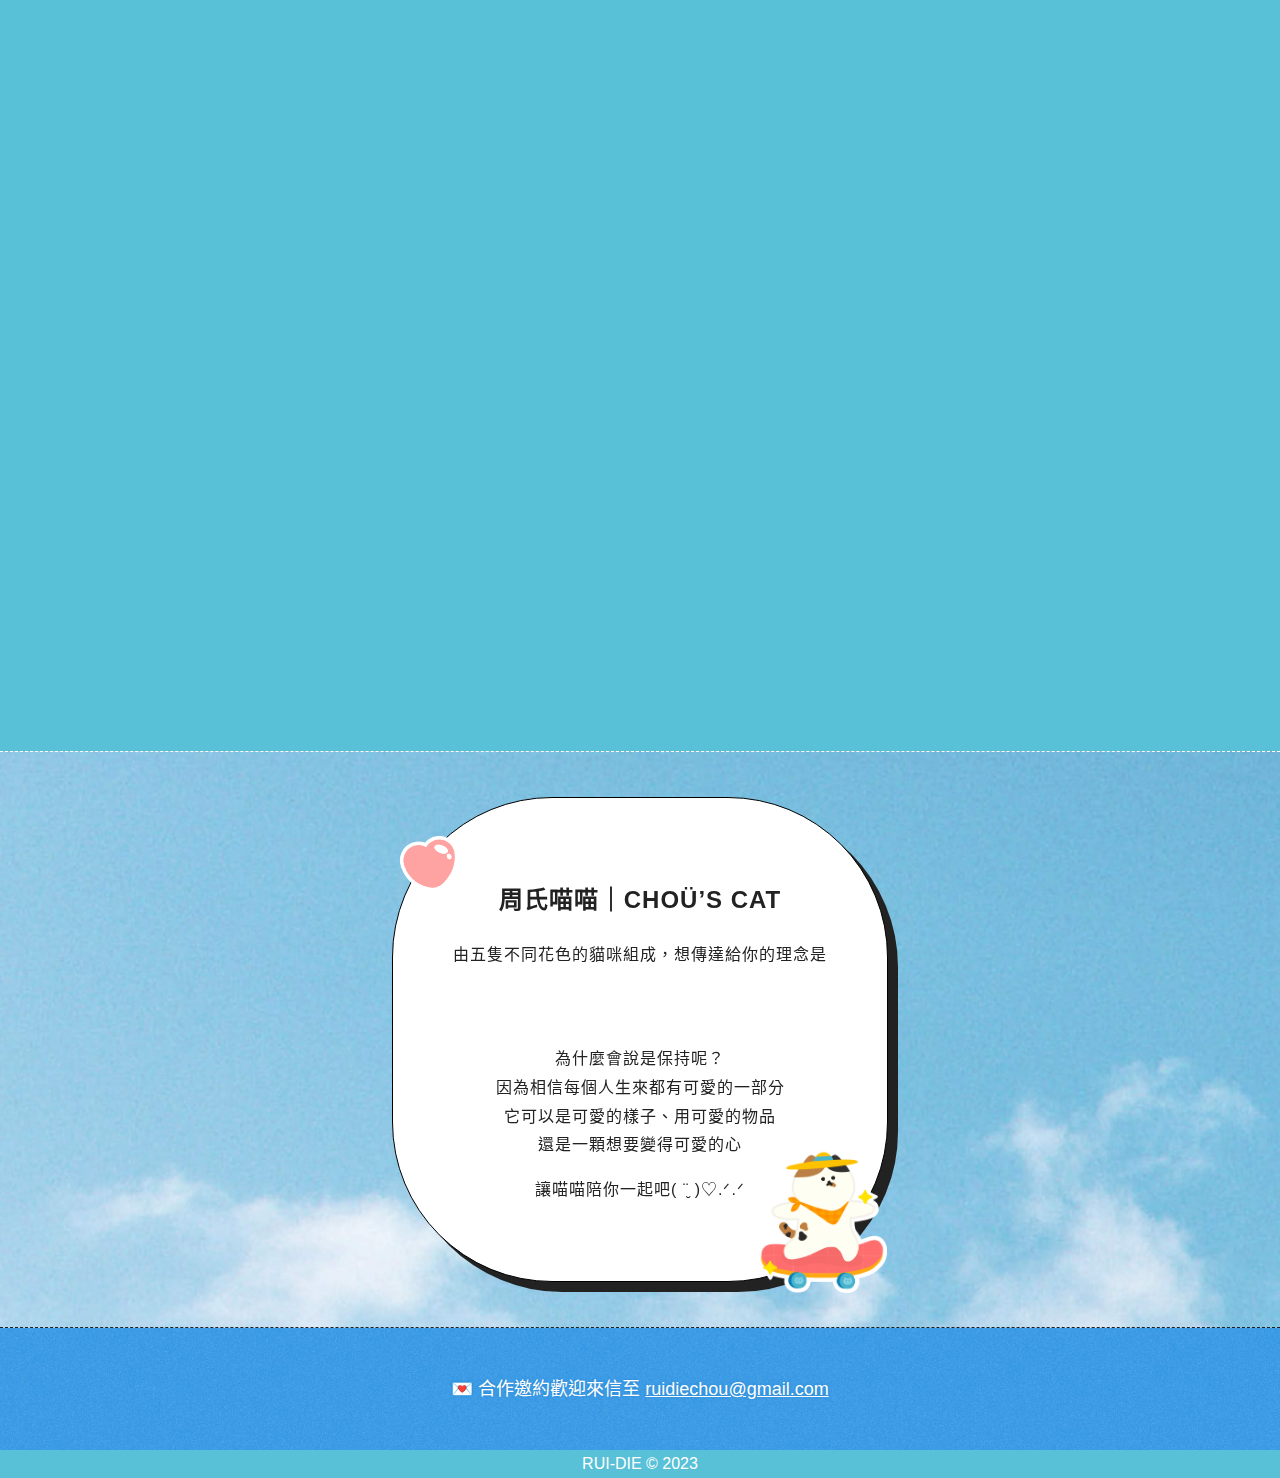
==== commit cb814520: "add dark mode" ====
--- a/index.html
+++ b/index.html
@@ -4,9 +4,8 @@
     <meta charset="UTF-8">
     <meta http-equiv="X-UA-Compatible" content="IE=edge">
     <meta name="viewport" content="width=device-width, initial-scale=1.0">
-    <title>CHOÜ'S CAT Studio | 周氏喵喵＿可愛製造所 🐱 x 👽</title>
-    <meta name="description" content="LINE主題 © 2023 Cady._.design">
-    <meta property="og:title" content="CHOÜ'S CAT Studio | 周氏喵喵＿可愛製造所 🐱 x 👽" />
+    <title>周氏喵喵＿可愛製造所 🐱 x 👽｜貓咪x文創x插畫x設計</title>
+    <meta property="og:title" content="CHOÜ'S CAT Studio | 周氏喵喵＿可愛製造所 🐱 x 👽｜貓咪x文創x插畫x設計" />
     <meta property="og:image" content="https://ppt.cc/fyhRUx@.png" />
     <meta property="og:description" content="關於周氏喵喵ㄉ各種酷東東們 💫 ！" />
     <link rel="stylesheet" href="https://cdnjs.cloudflare.com/ajax/libs/font-awesome/5.15.3/css/all.min.css" integrity="sha512-iBBXm8fW90+nuLcSKlbmrPcLa0OT92xO1BIsZ+ywDWZCvqsWgccV3gFoRBv0z+8dLJgyAHIhR35VZc2oM/gI1w==" crossorigin="anonymous" />
@@ -44,6 +43,7 @@
         margin: 0;
         font-family: sans-serif;
         background-color: #58c0d7;
+        transition: all 0.3s;
     }
     
     article {
@@ -117,6 +117,9 @@
         justify-content: flex-start;
         align-items: center;
         box-shadow: 10px 10px 0px #27a6c3;
+        background-color: #fff;
+        border: 1px solid #222;
+        transition: all 0.3s;
     }
     
     .sample-card {
@@ -130,7 +133,7 @@
         text-align: center;
         vertical-align: middle;
         font-size: 24px;
-        color: #fff;
+        color: #333;
         padding: 30px;
         width: 100%;
         aspect-ratio: 99/139;
@@ -138,6 +141,31 @@
         object-position: top;
     }
     
+    .sticker-card {
+        margin-bottom: 30px;
+        background-color: #f2f2f2;
+        padding: 15px 25px;
+        border-radius: 24px;
+        min-height: 370px;
+        transition: all 0.3s;
+    }
+    
+    .sticker-card a {
+        color: #222;
+        text-align: left;
+        text-decoration: none;
+        transition: all 0.3s;
+    }
+    
+    .sticker-card .more-btn {
+        font-weight: 500;
+        text-align: right;
+        color: #222;
+        margin: 5px 0;
+        font-size: 15px;
+        transition: all 0.3s;
+    }
+    
     .theme-0 {
         background-size: cover;
         background-image: url(img/兔兔bg.png);
@@ -248,6 +276,19 @@
         background-image: url(img/summer.png);
     }
     /* header */
+    
+    #darkModeToggle {
+        position: fixed;
+        bottom: 8px;
+        right: 8px;
+        z-index: 9999;
+        font-size: 30px;
+        outline: none;
+        border: 0px;
+        border-radius: 24px;
+        padding: 5px 10px;
+        background-color: #ffffff;
+    }
     
     .wrapper {
         position: fixed;
@@ -393,11 +434,18 @@
         height: 12px;
     }
     
+    .brand-intro-box {
+        background-image: url(./img/sky-bg.jpeg);
+        border-top: 1px dashed #fff;
+        border-bottom: 1px dashed #1e1e1e;
+    }
+    
     .brand-intro {
         position: relative;
         font-weight: 500;
         line-height: 1.8;
         background-color: #fff;
+        color: #222;
         display: inline-block;
         padding: 60px;
         border-radius: 160px;
@@ -474,6 +522,7 @@
         animation-delay: 0.8s;
         animation-name: keep-cute;
         margin: 0;
+        color: #ff7474;
     }
     
     .keep-cute::before {
@@ -502,6 +551,84 @@
             margin-top: 0px;
             opacity: 1;
         }
+    }
+    
+    .connect-box {
+        background-color: #e7f9ff;
+        background-image: url(./img/blue-bg.jpeg);
+    }
+    
+    .connect-box div {
+        font-weight: 500;
+        font-size: 18px;
+        line-height: 1.8;
+        padding: 0 20px;
+        color: #fff;
+        text-shadow: 0 0 3px #2885ce;
+    }
+    /* Dark Mode 樣式 */
+    
+    body.dark-mode,
+    body.dark-mode .horizontal {
+        background-color: #131417;
+        color: #ffffff;
+        transition: all 0.3s;
+    }
+    
+    body.dark-mode .cards {
+        box-shadow: 10px 10px 0px #000000;
+        background-color: #1e1f26;
+        border: 1px solid #5a5a5a;
+        transition: all 0.3s;
+    }
+    
+    body.dark-mode .sample-card {
+        color: #e3e3e3;
+    }
+    
+    body.dark-mode .sticker-card {
+        background-color: #4c4c55;
+        transition: all 0.3s;
+    }
+    
+    body.dark-mode .sticker-card a,
+    body.dark-mode .sticker-card .more-btn {
+        color: #e3e3e3;
+    }
+    
+    body.dark-mode .brand-intro-box {
+        background-image: url(./img/galaxy.jpg);
+        border-top: 1px dashed #fff;
+        border-bottom: 1px dashed #b5b5b5;
+        transition: all 0.3s;
+    }
+    
+    body.dark-mode .brand-intro {
+        background-color: #1d1e23;
+        color: #e3e3e3;
+        border: 1px solid #5a5a5a;
+        box-shadow: 10px 10px 0px #000;
+        transition: all 0.3s;
+    }
+    
+    body.dark-mode .connect-box {
+        background-image: url('./img/dark-blue.jpg');
+        transition: all 0.3s;
+    }
+    
+    body.dark-mode .connect-box div {
+        text-shadow: 0 0 3px #14191d;
+        transition: all 0.3s;
+    }
+    
+    body.dark-mode .keep-cute {
+        color: #06b0ff;
+        transition: all 0.3s;
+    }
+    
+    body.dark-mode .keep-cute::before {
+        background: #000000;
+        transition: all 0.3s;
     }
 </style>
 
@@ -525,12 +652,13 @@
             </div>
         </div>
     </header>
-    <section class="container">
-        <div class="space-holder">
+    <button id="darkModeToggle"></button>
+    <section class="container content">
+        <div class="space-holder ">
             <div class="sticky">
-                <div class="horizontal" style="background-color: #58c0d7;">
-                    <section role="feed" class="cards" style="background-color: #fff;height: 80%;left: 20px;top: 10%;border-radius: 50px;border: 1px solid #222;">
-                        <div class="sample-card" style="text-align: left;color:#333;width: 400px;padding:20px 30px;">
+                <div class="horizontal">
+                    <section role="feed" class="cards" style="height: 80%;left: 20px;top: 10%;border-radius: 50px;">
+                        <div class="sample-card" style="text-align: left;width: 400px;padding:20px 30px;">
                             <h2 style="margin-bottom: 16px;">喵喵最常出沒在<br>「 <span style="color:#5acc34;">LINE 主題</span> 」</h2>
                             <p class="h-point">超過 20 種！一定有你喜歡ㄉ！</p>
                             <p class="h-point">把聊天室變可愛吧 ♡♡♡ </p>
@@ -593,37 +721,37 @@
         <div class="space-holder-1">
             <div class="sticky-1">
                 <div class="horizontal-1">
-                    <section role="feed" class="cards" style="background-color: #fff;height: 80%;width: 175%;left: 50px;top: 10%;border-radius: 50px;border: 1px solid #222;">
-                        <div class="sample-card" style="text-align: left;color:#333;width: 400px;">
+                    <section role="feed" class="cards" style="height: 80%;width: 175%;left: 50px;top: 10%;border-radius: 50px;">
+                        <div class="sample-card" style="text-align: left;width: 400px;">
                             <h2>「<span style="color:#5acc34;">LINE 貼圖</span>」</h2>
                             <p class="h-point">集結可愛嗆辣於一身！</p>
                             <p class="h-point">和朋朋聊天必須有🔥🔥🔥</p>
                             <img style="position:relative;left: -18px;bottom: 8px;" src="./img/貼圖對話喵.gif" width="380px">
                         </div>
                         <article class="sample-card" style="max-width: 370px;max-height: 450px;margin-right: 0;">
-                            <div style="margin-bottom: 30px;background-color: #f2f2f2;padding: 15px 25px;border-radius: 24px;min-height: 370px;">
-                                <a style="color: #222;text-align: left;text-decoration: none;" class="theme-link" href="https://line.me/S/sticker/23794593/?lang=zh-Hant&utm_source=gnsh_stickerDetail" rel="noopener noreferrer" target="blank">
+                            <div class="sticker-card">
+                                <a class="theme-link" href="https://line.me/S/sticker/23794593/?lang=zh-Hant&utm_source=gnsh_stickerDetail" rel="noopener noreferrer" target="blank">
                                     <img src="./img/sticker-2.png" style="width: 100%;display: inline-block;max-width: 180px;vertical-align: top;">
                                     <hr style="border-color: #d6d6d65e;border-bottom: none;">
                                     <div style="width: 100%;display: inline-block;">
                                         <h4 style="margin:5px 0 0 0;font-size: 21px;">軟爛ㄉ嗆辣角色</h4>
                                         <p style="margin: 5px 0;font-size: 16px;">立志當嗆辣ㄉ軟爛喵喵，如果傷到你我很抱歉( ˃ ⌑ ˂ഃ )～<br>（才怪ㄎㄎ）</p>
-                                        <p style="font-weight: 500;text-align: right;color: #222;margin: 5px 0;font-size: 15px;">看更多 ▸</p>
+                                        <p class="more-btn">看更多 ▸</p>
                                     </div>
                                 </a>
                             </div>
                         </article>
                         <article class="sample-card" style="max-width: 370px;max-height: 450px;margin-right: 0;margin-top: -12px;">
-                            <div style="background-color: #f2f2f2;padding: 15px 25px;border-radius: 24px;">
-                                <a style="color: #222;text-align: left;text-decoration: none;" class="theme-link" href="https://line.me/S/sticker/20317494/?lang=zh-Hant&utm_source=gnsh_stickerDetail" rel="noopener noreferrer" target="blank">
+                            <div class="sticker-card">
+                                <aclass="theme-link" href="https://line.me/S/sticker/20317494/?lang=zh-Hant&utm_source=gnsh_stickerDetail" rel="noopener noreferrer" target="blank">
                                     <img src="./img/sticker-1.png" style="width: 100%;display: inline-block;max-width: 180px;vertical-align: top;">
                                     <hr style="border-color: #d6d6d65e;border-bottom: none;">
                                     <div style="width: 100%;display: inline-block;">
                                         <h4 style="margin:0;font-size: 21px;">可愛迷人ㄉ嗆辣角色</h4>
                                         <p style="margin: 5px 0;font-size: 16px;">五隻有點嗆辣ㄉ可愛貓咪，喵喵平常很 nice，都是這些頭套帶壞我的！（才怪）</p>
-                                        <p style="font-weight: 500;text-align: right;color: #222;margin: 5px 0;font-size: 15px;">看更多 ▸</p>
+                                        <p class="more-btn">看更多 ▸</p>
                                     </div>
-                                </a>
+                                    </a>
                             </div>
                         </article>
                     </section>
@@ -635,32 +763,77 @@
         <div class="space-holder-2">
             <div class="sticky-2">
                 <div class="horizontal-2">
-                    <section role="feed" class="cards">
-                        <div class="sample-card" style="text-align: left;color:#333;width: 400px;">
+                    <section role="feed" class="cards" style="height: 80%;width: 175%;left: 20px;top: 10%;border-radius: 50px;">
+                        <div class="sample-card" style="text-align: left;width: 400px;">
                             <h2>一些其他ㄉ<br>「<span style="color:#09bac7;">可愛酷東東</span>」<br></h2>
                             <p>讚<br>讚讚</p>
                         </div>
-                        <article class="sample-card card-8">uni聯名</article>
-                        <article class="sample-card card-9">可印聯名</article>
-                        <article class="sample-card card-10">T恤聯名</article>
+                        <article class="sample-card" style="max-width: 370px;max-height: 450px;margin-right: 0;color: #222;">
+                            <h4>喵喵ㄉ周邊 🛒</h4>
+                            <img src="./img/product-1.png" alt="" width="100%" style="border-radius: 12px;">
+                        </article>
+                        <article class="sample-card" style="max-width: 370px;max-height: 450px;margin-right: 0;color: #222;">
+                            <h4>Unicorn 聯名</h4>
+                            <img src="./img/IMG_6452.jpg" alt="" width="100%" style="border-radius: 12px;">
+                        </article>
+                        <article class="sample-card" style="max-width: 370px;max-height: 450px;margin-right: 0;color: #222;">
+                            <h4>可印 CANPRINT 聯名</h4>
+                            <img src="./img/IMG_4858.jpg" alt="" width="100%" style="border-radius: 12px;">
+                        </article>
+                        <article class="sample-card" style="max-width: 370px;max-height: 450px;margin-right: 0;color: #222;">
+                            <h4>Hosetee T恤聯名</h4>
+                            <img src="./img/小花喵.png" alt="" width="100%" style="border-radius: 12px;">
+                        </article>
+                        <article class="sample-card" style="max-width: 370px;max-height: 450px;margin-right: 0;color: #222;">
+                            <h4>Snapshot 聯名相框</h4>
+                            <img src="./img/小花喵.png" alt="" width="100%" style="border-radius: 12px;">
+                        </article>
                     </section>
                 </div>
             </div>
         </div>
     </section>
-    <div class="bumper" style="background-image: url(./img/sky-bg.jpeg);border-top: 1px dashed #fff;border-bottom: 1px dashed #1e1e1e;">
+    <section class="container" style="display: none;">
+        <div class="space-holder-2">
+            <div class="sticky-2">
+                <div class="horizontal-2">
+                    <section role="feed" class="cards" style="background-color: #fff;height: 80%;width: 175%;left: 20px;top: 10%;border-radius: 50px;">
+                        <div class="sample-card" style="text-align: left;width: 400px;">
+                            <h2>「<span style="color:#09bac7;">品牌合作經驗</span>」<br></h2>
+                            <p>讚<br>讚讚</p>
+                        </div>
+                        <article class="sample-card" style="max-width: 370px;max-height: 450px;margin-right: 0;color: #222;">
+                            <h4>未來少女快閃店應援牌</h4>
+                            <p style="font-size: 16px;text-align: left;">與未來少女xBeanfun!合作，設計未來少女快閃店-紫月光的應援手牌</p>
+                            <img src="./img/紫月光x周氏喵喵_宣傳圖.png" alt="" width="100%" style="border-radius: 12px;">
+                        </article>
+                        <article class="sample-card" style="max-width: 370px;max-height: 450px;margin-right: 0;color: #222;">
+                            <h4>CLA 品牌合作聯名貼圖</h4>
+                            <p style="font-size: 16px;text-align: left;">繪製聯名貼圖，以喵喵結合CLA品牌衣服為形象的日常x購物貼圖</p>
+                            <img src="./img/香氛社群.png" alt="" width="100%" style="border-radius: 12px;">
+                        </article>
+                        <article class="sample-card" style="max-width: 370px;max-height: 450px;margin-right: 0;color: #222;">
+                            <h4>Dalla 香氛</h4>
+                            <img src="./img/香氛社群.png" alt="" width="100%" style="border-radius: 12px;">
+                        </article>
+                    </section>
+                </div>
+            </div>
+        </div>
+    </section>
+    <div class="bumper brand-intro-box">
         <div class="bg-container brand-intro">
             <img class="love-img" src="./img/love.png" alt="">
             <h2>周氏喵喵｜CHOÜ’S CAT</h2>
             <p>由五隻不同花色的貓咪組成，想傳達給你的理念是</p>
-            <h2 class="keep-cute" style="color: #ff7474;"><span>「 保 持 可 愛 」</span></h2>
+            <h2 class="keep-cute"><span>「 保 持 可 愛 」</span></h2>
             <p>為什麼會說是保持呢？<br>因為相信每個人生來都有可愛的一部分<br>它可以是可愛的樣子、用可愛的物品<br>還是一顆想要變得可愛的心</p>
             <p>讓喵喵陪你一起吧( ¨̮ )♡.ᐟ.ᐟ</p>
             <img class="brand-intro-img run-animation" src="./img/img-1.png" alt="">
         </div>
     </div>
-    <div class="bumper" style="background-color: #e7f9ff;background-image: url(./img/blue-bg.jpeg);">
-        <div style="font-weight: 500;font-size: 18px;line-height: 1.8;padding: 0 20px;color: #fff;text-shadow: 0 0 3px #2885ce;">💌 合作邀約歡迎來信至 <a style="color: #fff;" href="mailto:ruidiechou@gmail.com">ruidiechou@gmail.com</a></div>
+    <div class="bumper connect-box">
+        <div>💌 合作邀約歡迎來信至 <a style="color: #fff;" href="mailto:ruidiechou@gmail.com">ruidiechou@gmail.com</a></div>
     </div>
     <div style="text-align: center;padding: 5px;color: #fff;">RUI-DIE © 2023</div>
 </body>
@@ -788,5 +961,53 @@
         lastScrollTop = st;
     }
 </script>
+<script>
+    document.addEventListener('DOMContentLoaded', function() {
+        const darkModeToggle = document.getElementById('darkModeToggle');
+        const body = document.body;
+
+        // 檢查用戶的選擇，如果之前是 Dark Mode，切換圖示為🌚
+        if (localStorage.getItem('darkMode') === 'enabled') {
+            enableDarkMode();
+        } else {
+            // 預設 Light Mode 圖示為🌝
+            darkModeToggle.innerHTML = '🌝';
+        }
+
+        // 切換 Dark Mode
+        darkModeToggle.addEventListener('click', () => {
+            body.classList.toggle('dark-mode');
+
+            // 切換按鈕上的圖示
+            if (body.classList.contains('dark-mode')) {
+                enableDarkMode();
+                localStorage.setItem('darkMode', 'enabled');
+            } else {
+                enableLightMode();
+                localStorage.setItem('darkMode', 'disabled');
+            }
+        });
+
+        // 在頁面重整時檢查 Dark Mode 設定
+        window.addEventListener('load', function() {
+            if (body.classList.contains('dark-mode')) {
+                // 如果目前是 Dark Mode，移除 dark-mode 並設定為預設的🌚圖示
+                enableLightMode();
+                localStorage.setItem('darkMode', 'disabled');
+            }
+        });
+
+        // 根據 Dark Mode 設定設定初始狀態
+        function enableDarkMode() {
+            darkModeToggle.innerHTML = '🌚';
+            body.classList.add('dark-mode');
+        }
+
+        function enableLightMode() {
+            darkModeToggle.innerHTML = '🌝';
+            body.classList.remove('dark-mode');
+        }
+    });
+</script>
 
 </html>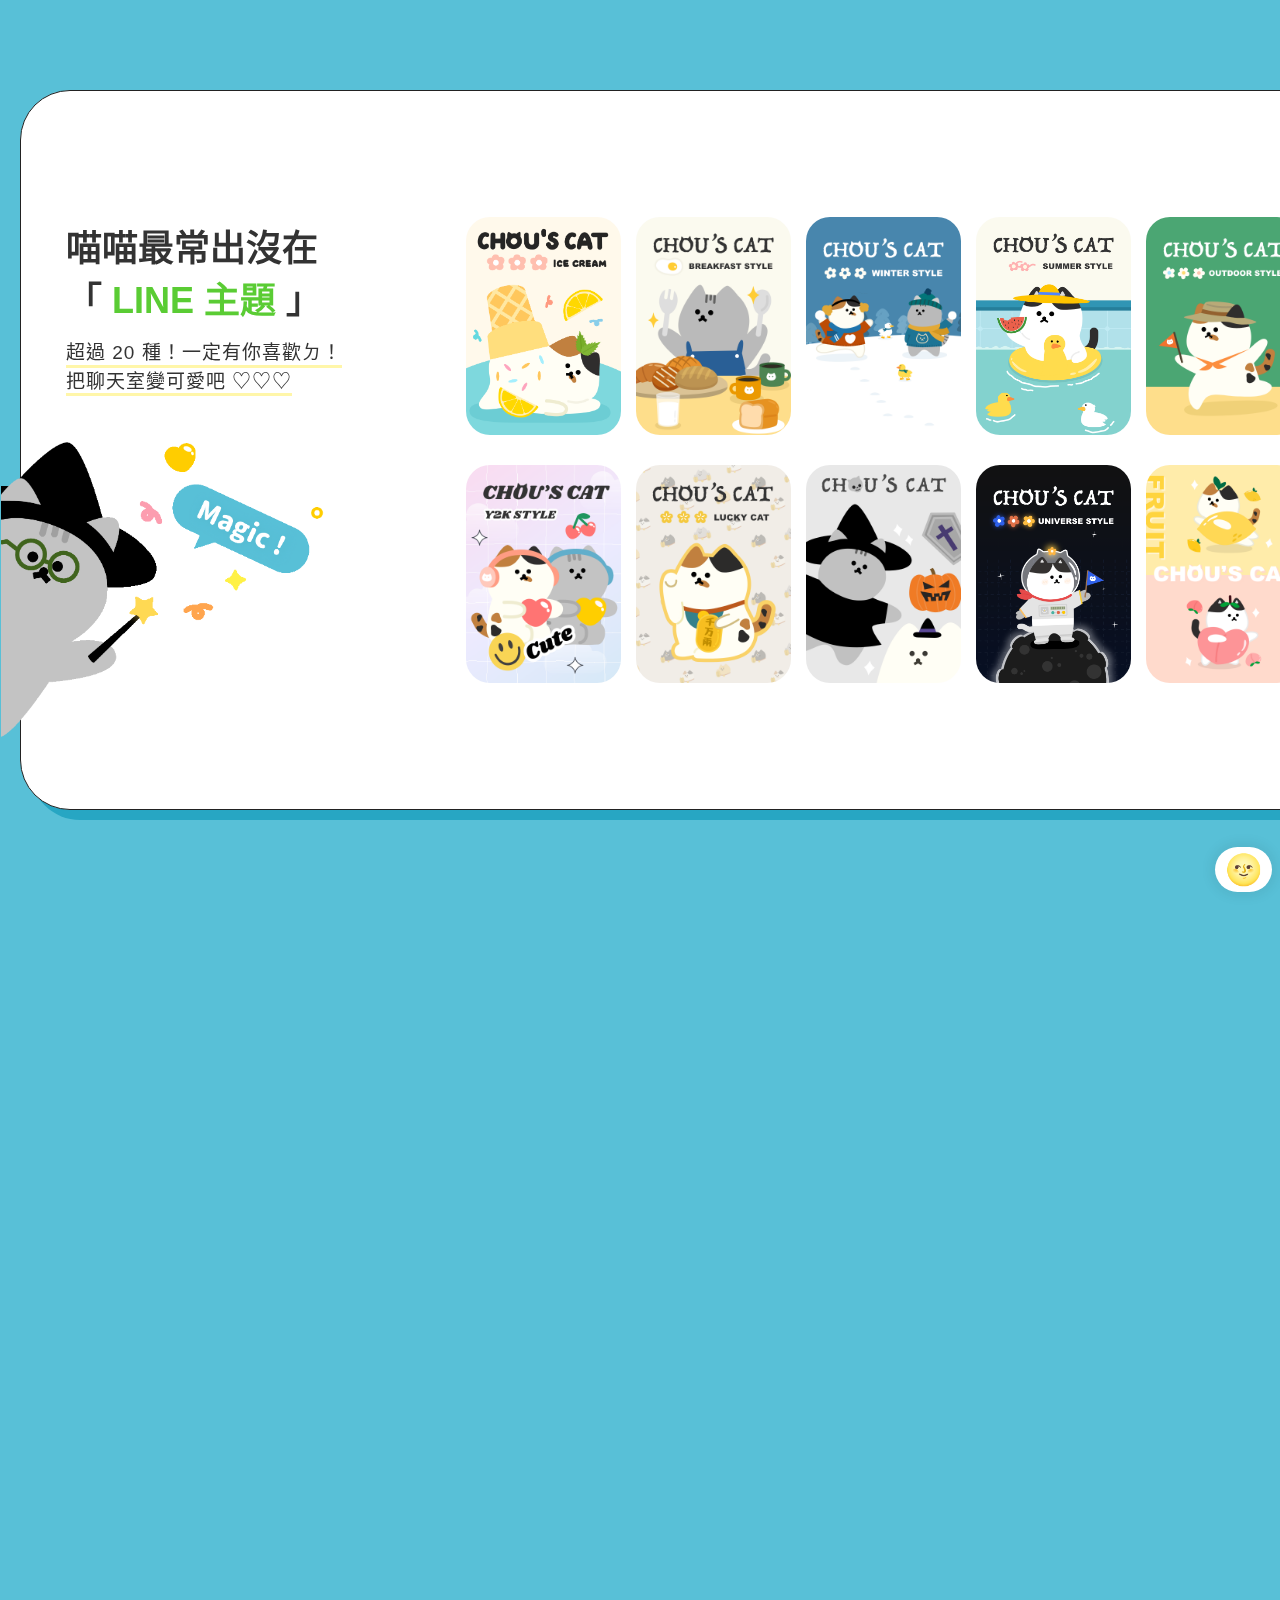
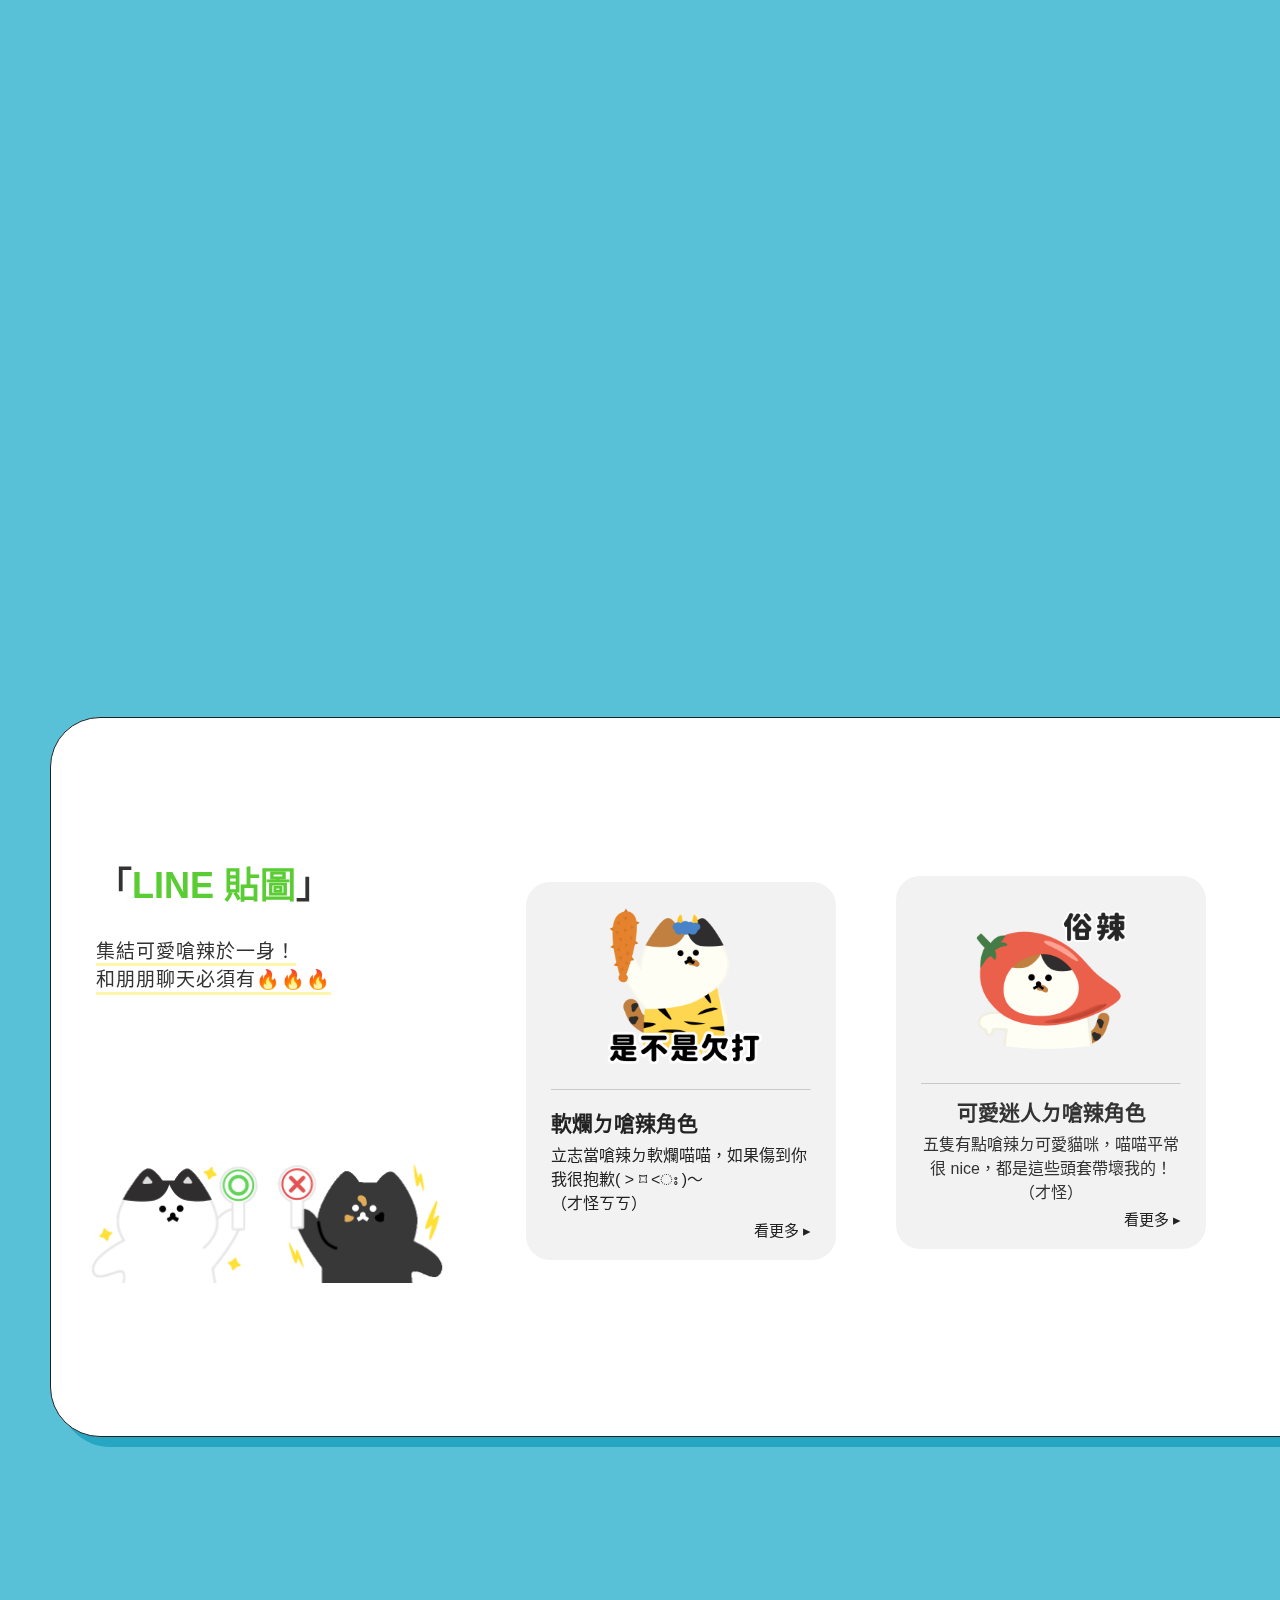
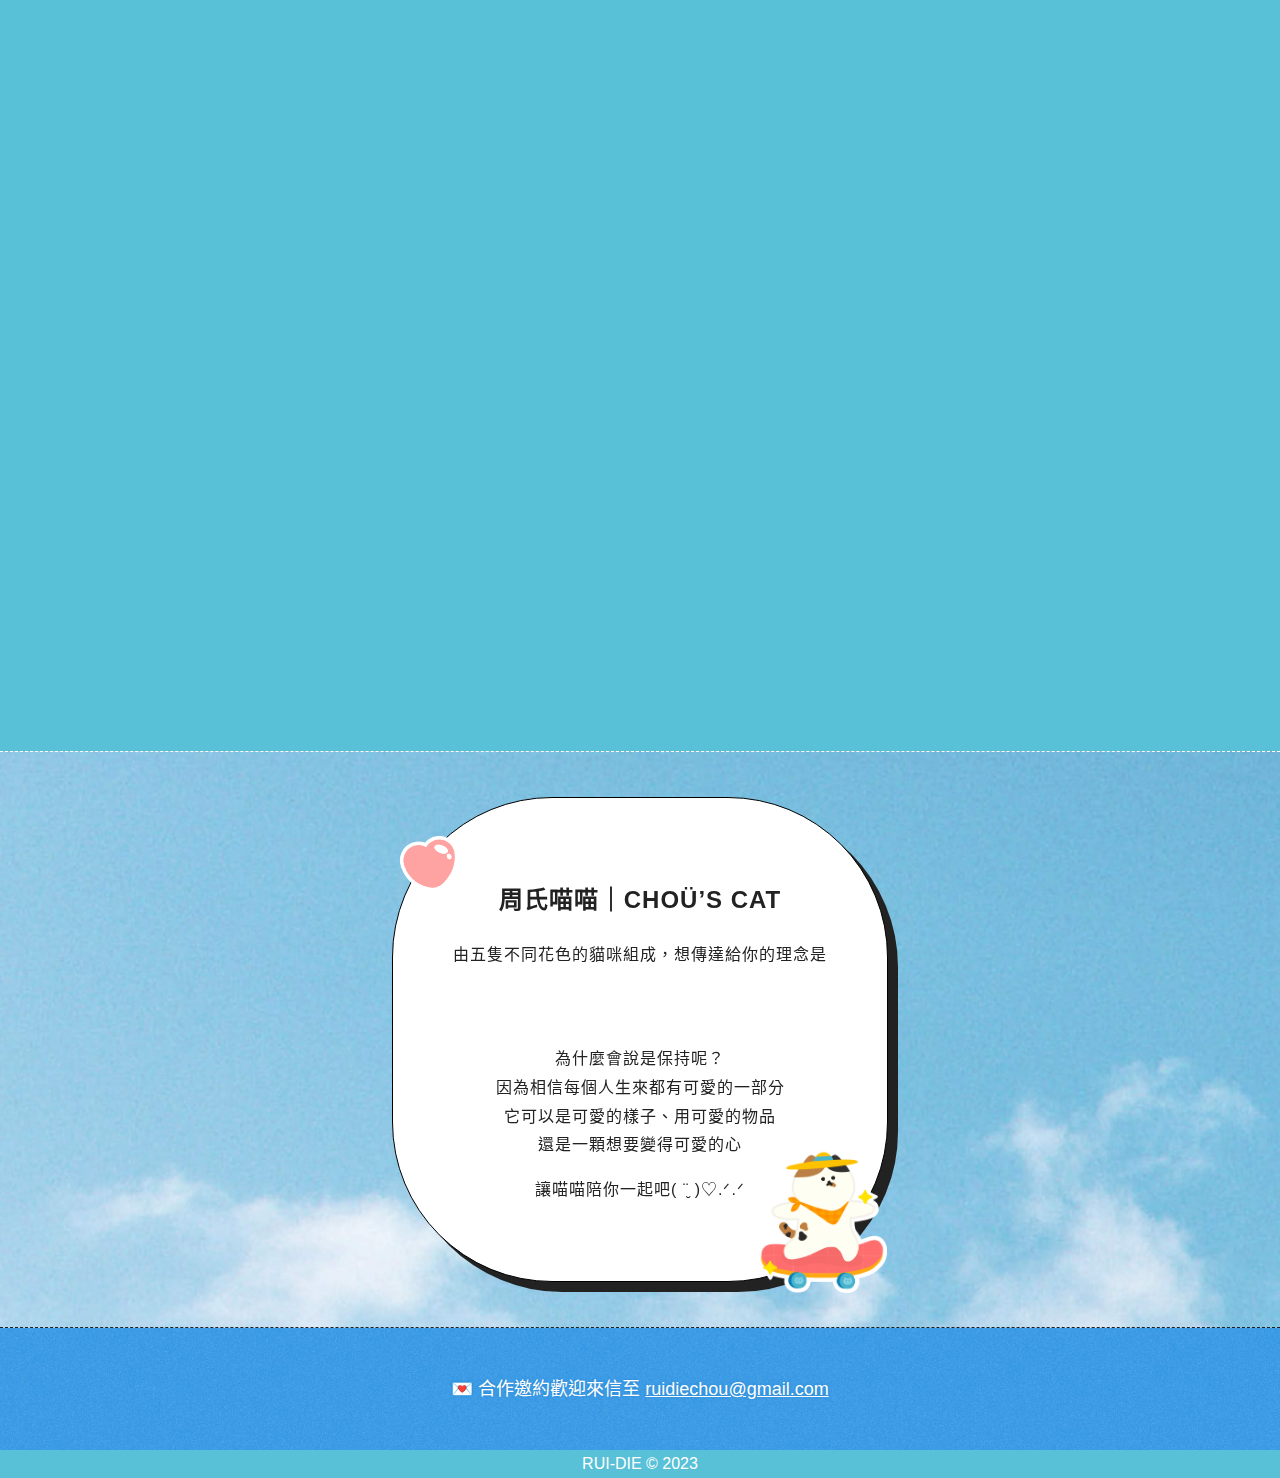
==== commit 51f19dae: "#darkModeToggle css" ====
--- a/index.html
+++ b/index.html
@@ -288,6 +288,7 @@
         border-radius: 24px;
         padding: 5px 10px;
         background-color: #ffffff;
+        box-shadow: 0px 0px 15px #1717171f;
     }
     
     .wrapper {
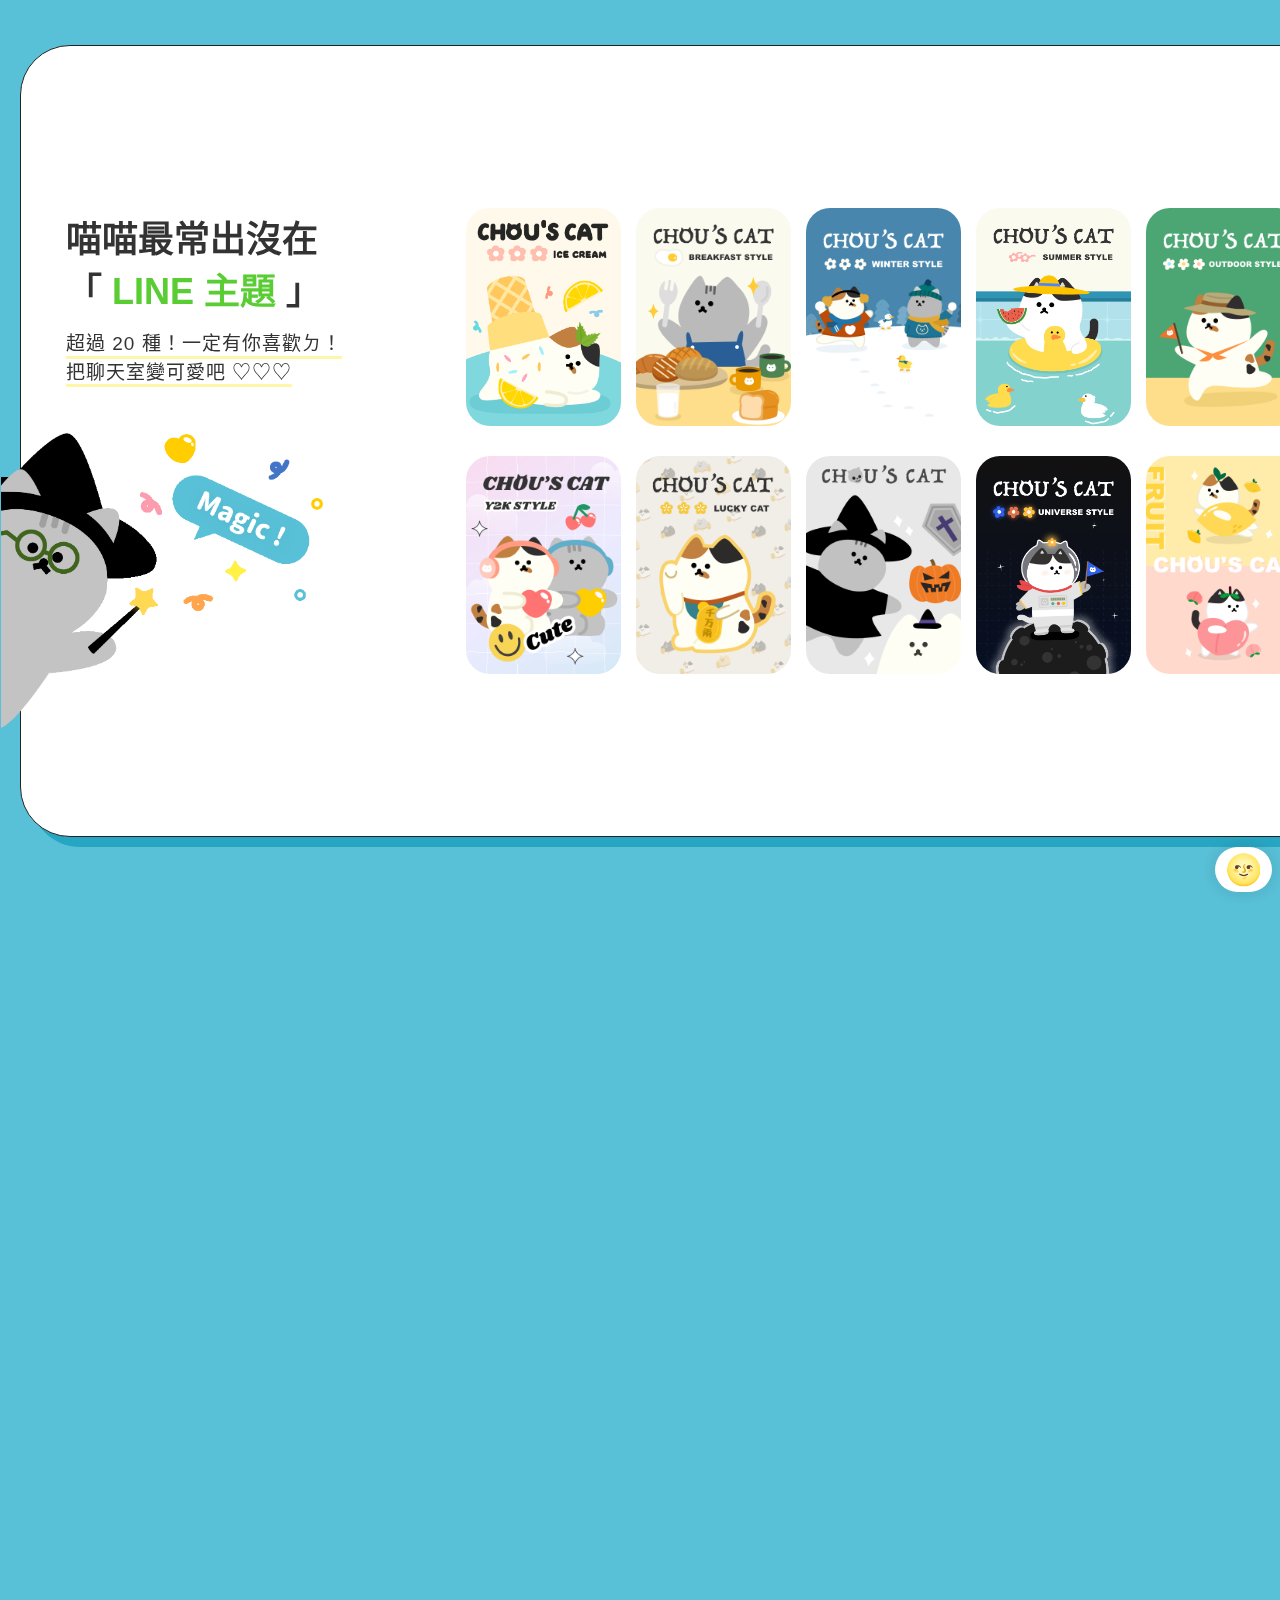
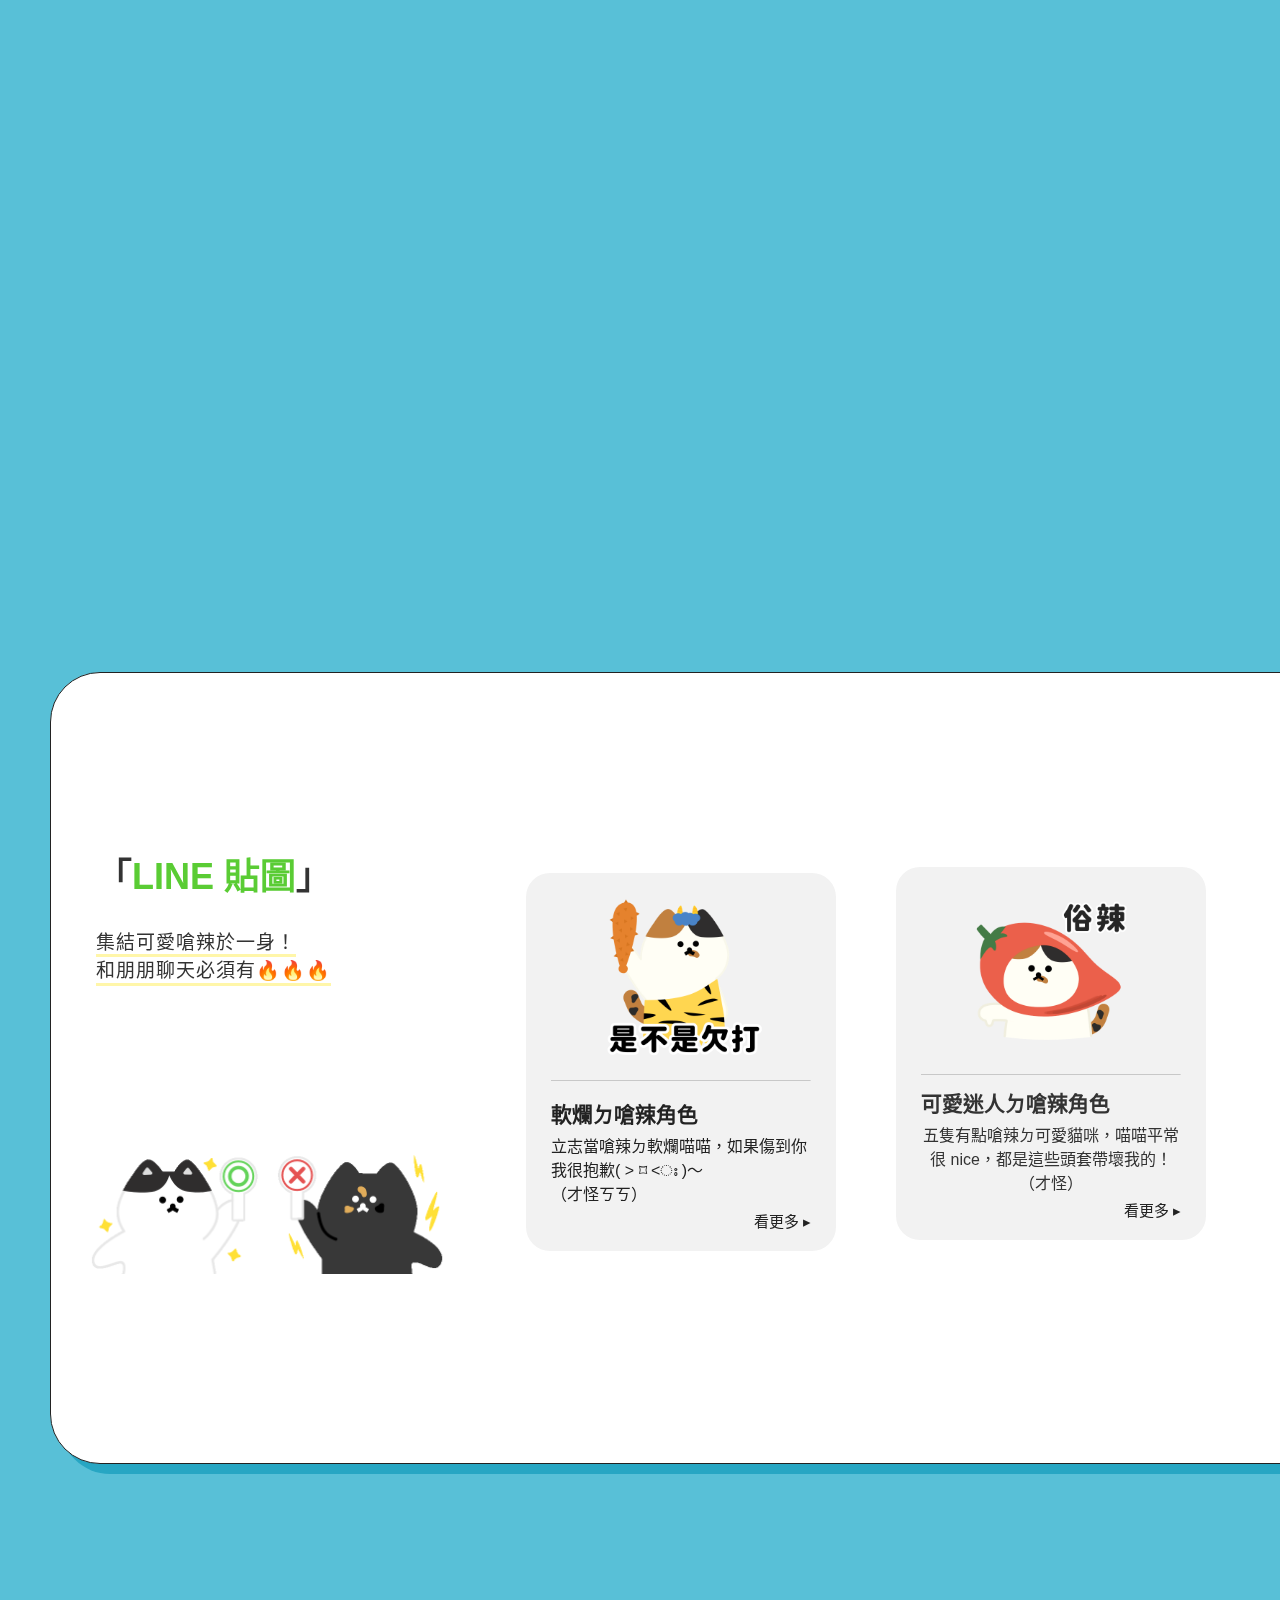
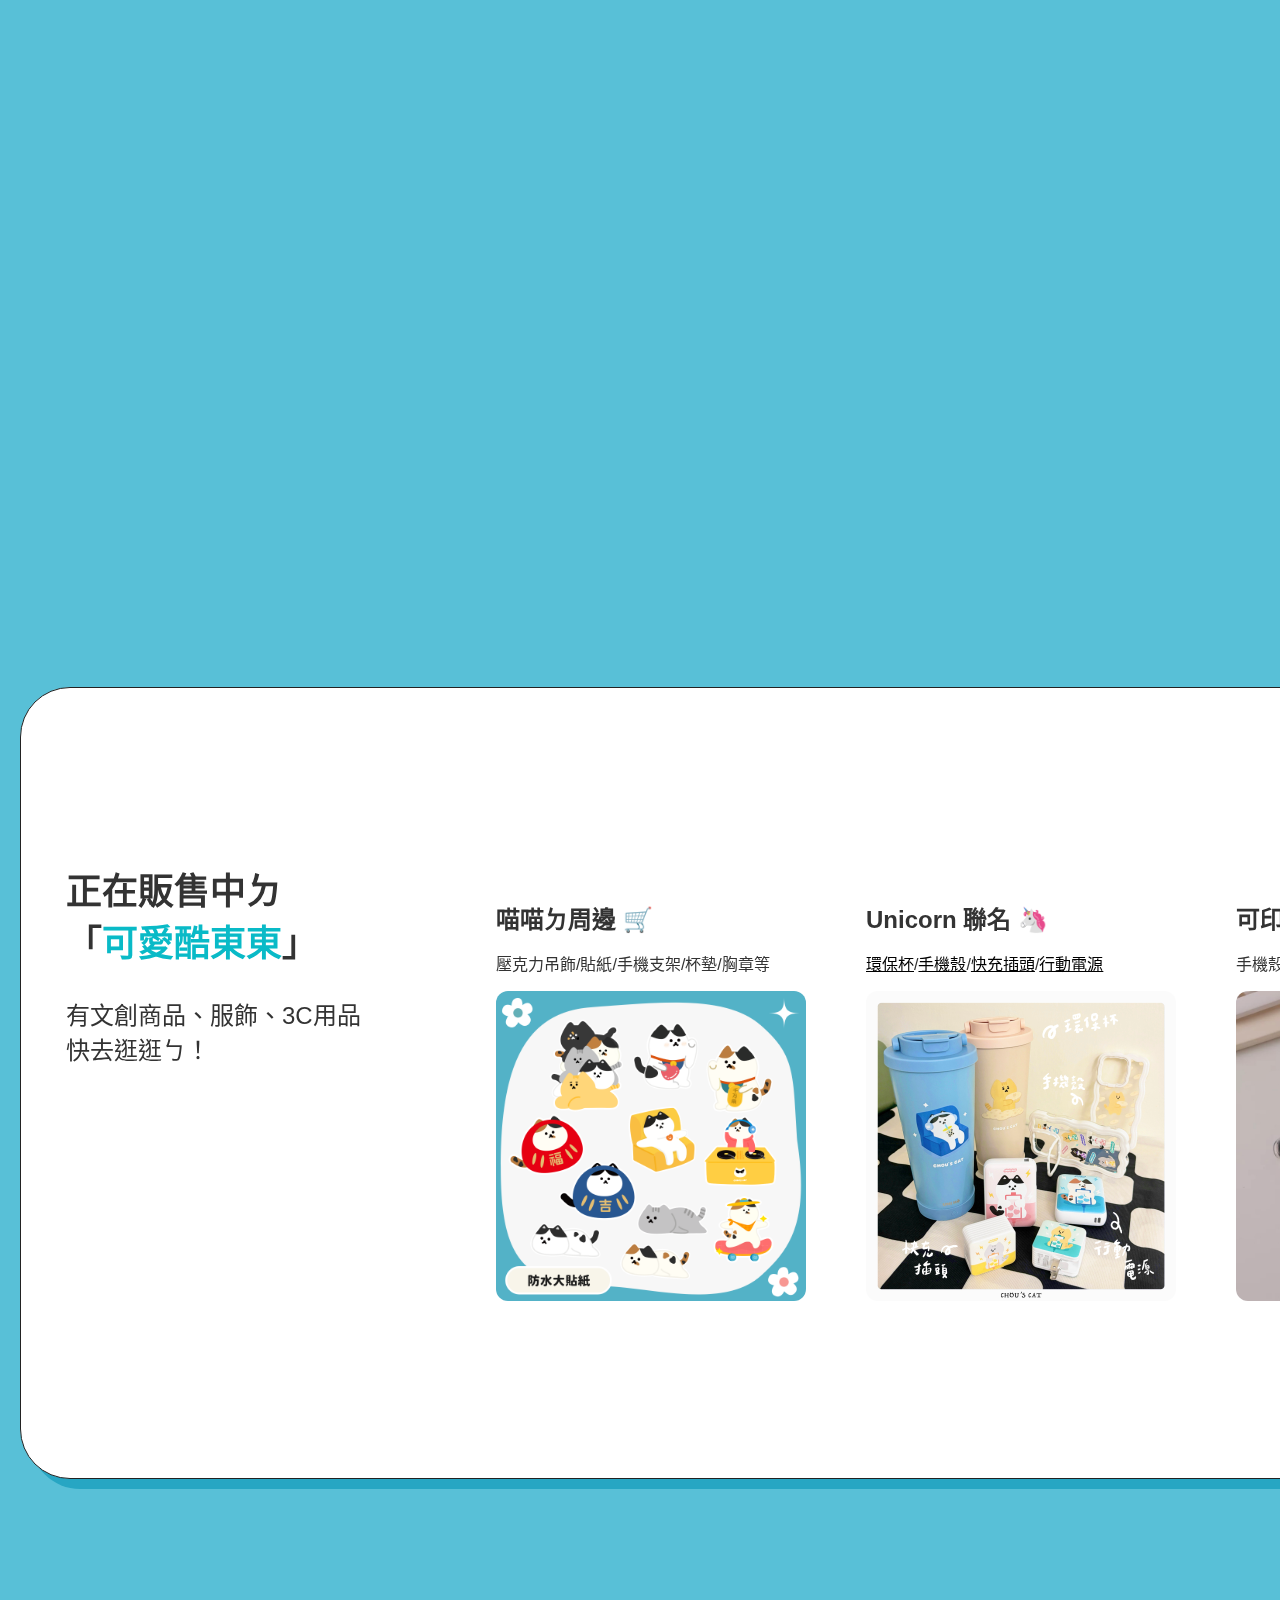
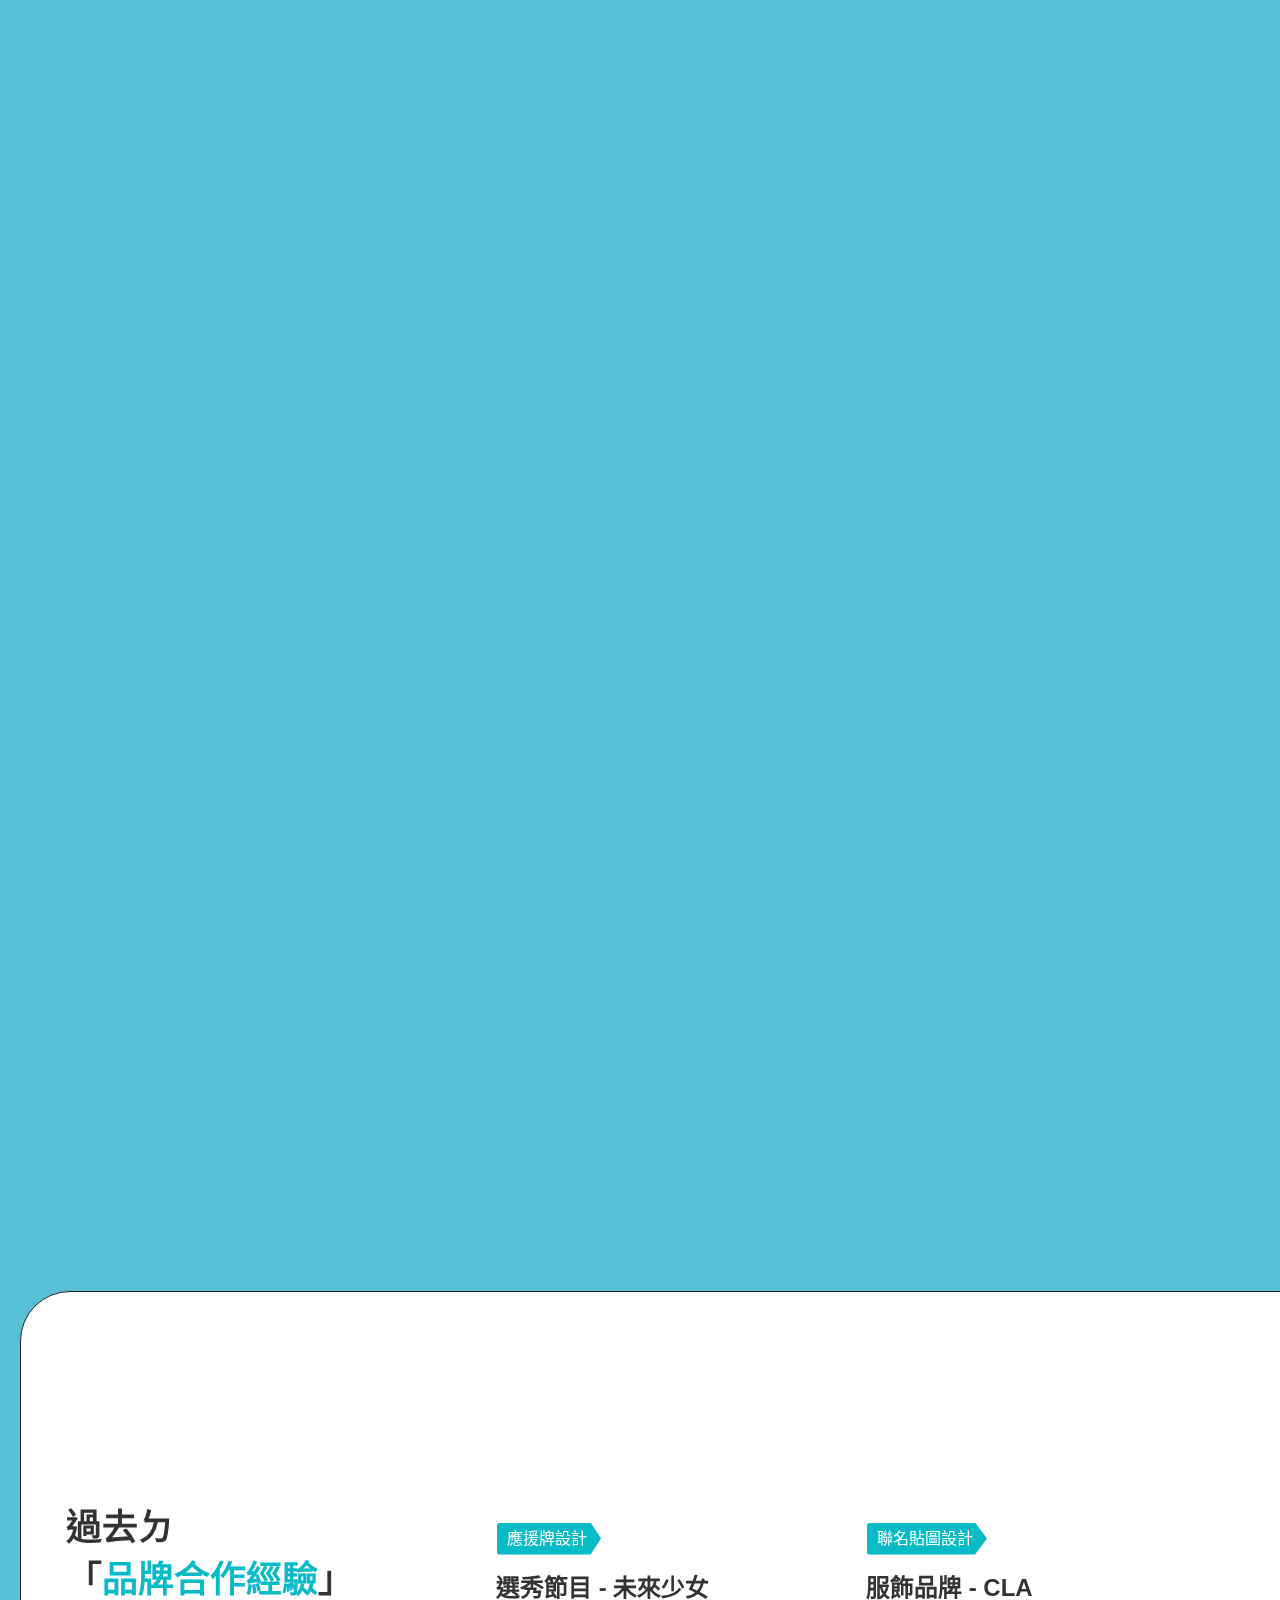
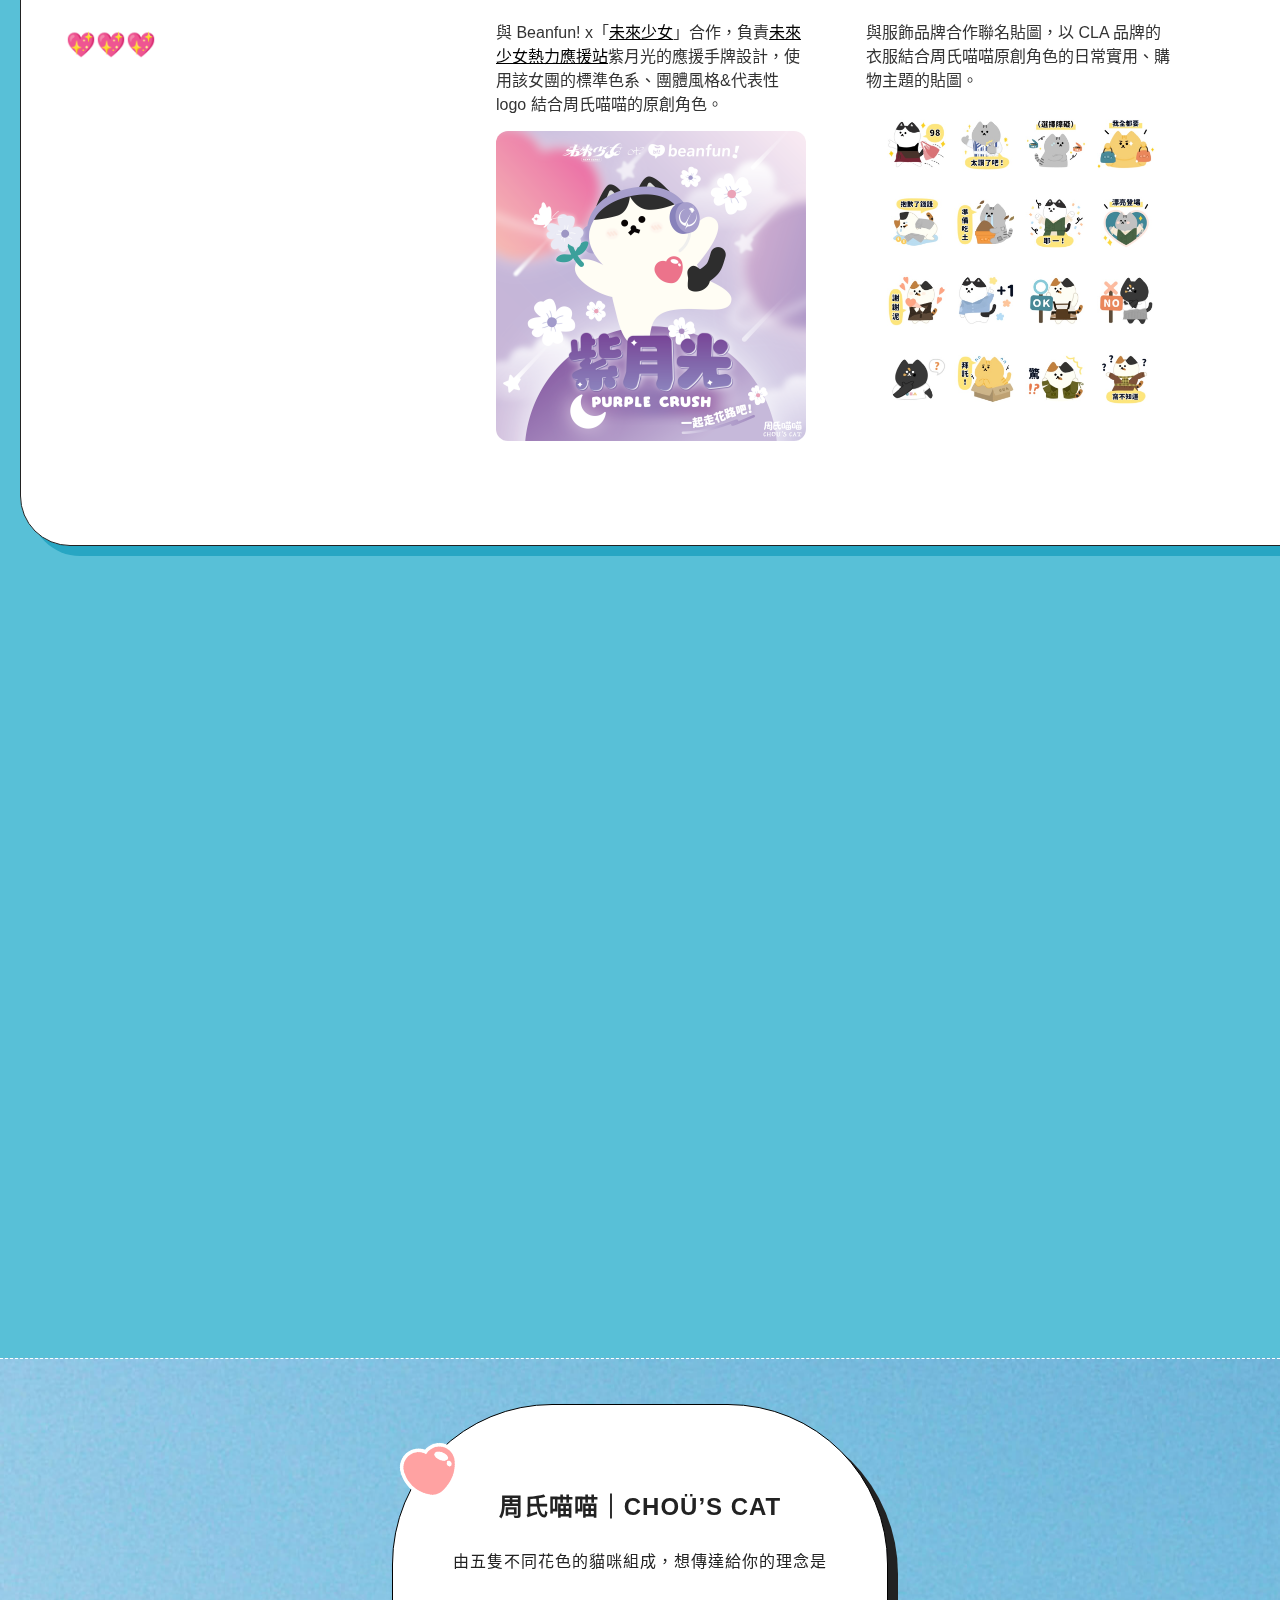
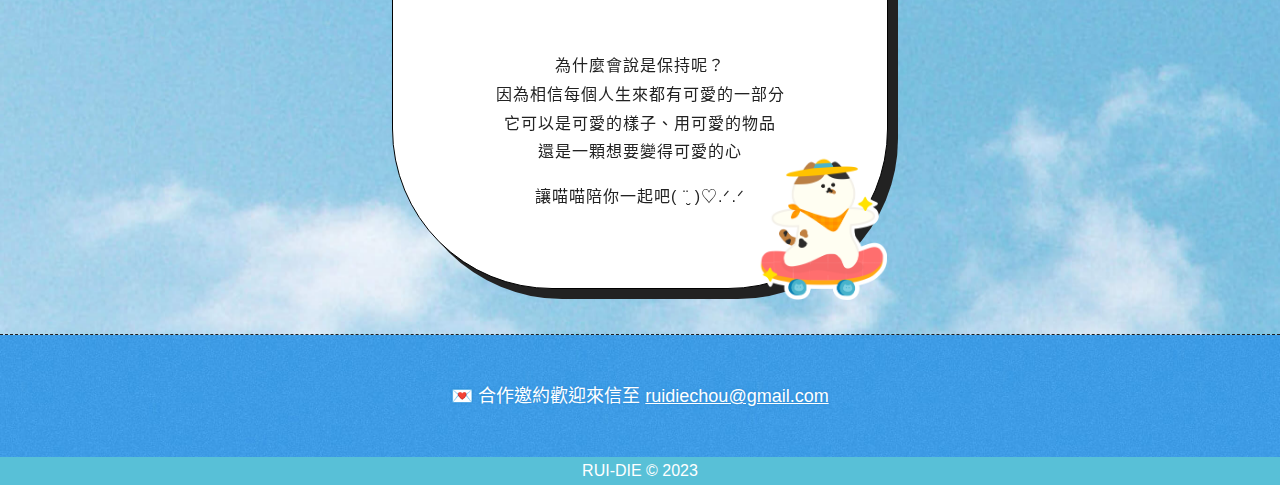
==== commit 66151569: "update" ====
--- a/index.html
+++ b/index.html
@@ -4,8 +4,8 @@
     <meta charset="UTF-8">
     <meta http-equiv="X-UA-Compatible" content="IE=edge">
     <meta name="viewport" content="width=device-width, initial-scale=1.0">
-    <title>周氏喵喵＿可愛製造所 🐱 x 👽｜貓咪x文創x插畫x設計</title>
-    <meta property="og:title" content="CHOÜ'S CAT Studio | 周氏喵喵＿可愛製造所 🐱 x 👽｜貓咪x文創x插畫x設計" />
+    <title>周氏喵喵＿可愛製造所 🐱 x 👽｜文創品牌・插畫設計・圖像授權・異業合作</title>
+    <meta property="og:title" content="周氏喵喵＿可愛製造所 🐱 x 👽｜文創品牌・插畫設計・圖像授權・異業合作" />
     <meta property="og:image" content="https://ppt.cc/fyhRUx@.png" />
     <meta property="og:description" content="關於周氏喵喵ㄉ各種酷東東們 💫 ！" />
     <link rel="stylesheet" href="https://cdnjs.cloudflare.com/ajax/libs/font-awesome/5.15.3/css/all.min.css" integrity="sha512-iBBXm8fW90+nuLcSKlbmrPcLa0OT92xO1BIsZ+ywDWZCvqsWgccV3gFoRBv0z+8dLJgyAHIhR35VZc2oM/gI1w==" crossorigin="anonymous" />
@@ -72,14 +72,16 @@
     
     .space-holder,
     .space-holder-1,
-    .space-holder-2 {
+    .space-holder-2,
+    .space-holder-3 {
         position: relative;
         width: 100%;
     }
     
     .sticky,
     .sticky-1,
-    .sticky-2 {
+    .sticky-2,
+    .sticky-3 {
         position: sticky;
         top: 0;
         height: 100vh;
@@ -88,21 +90,10 @@
         background-size: cover;
     }
     
-    .sticky {
-        background-image: url(./bg_gradient.jpg);
-    }
-    
-    .sticky-1 {
-        background-image: url(./bg_gradient-nn.jpg);
-    }
-    
-    .sticky-2 {
-        background-image: url(./bg_gradient-n.jpeg);
-    }
-    
     .horizontal,
     .horizontal-1,
-    .horizontal-2 {
+    .horizontal-2,
+    .horizontal-3 {
         position: absolute;
         height: 100%;
         will-change: transform;
@@ -141,6 +132,40 @@
         object-position: top;
     }
     
+    .sample-card h4 {
+        margin: 12px 0;
+        text-align: left;
+    }
+    
+    .sample-card .card-label {
+        text-align: left;
+    }
+    
+    .sample-card .card-label span {
+        color: #fff;
+        padding: 6.5px 14px 3px 10px;
+        background: #09bac7;
+        font-size: 16px;
+        font-weight: 500;
+        border-radius: 3px;
+        position: relative;
+        left: 1px;
+        top: -1px;
+        height: 32px;
+        border: 0px;
+        line-height: 1.25;
+        display: inline-block;
+        clip-path: polygon(0% 0%, 90% 0%, 100% 50%, 90% 100%, 0% 100%);
+    }
+    
+    .sample-card a {
+        color: #000;
+    }
+    
+    .sample-card a:hover {
+        color: #09bac7;
+    }
+    
     .sticker-card {
         margin-bottom: 30px;
         background-color: #f2f2f2;
@@ -593,7 +618,8 @@
     }
     
     body.dark-mode .sticker-card a,
-    body.dark-mode .sticker-card .more-btn {
+    body.dark-mode .sticker-card .more-btn,
+    body.dark-mode .sample-card a {
         color: #e3e3e3;
     }
     
@@ -655,10 +681,10 @@
     </header>
     <button id="darkModeToggle"></button>
     <section class="container content">
-        <div class="space-holder ">
+        <div class="space-holder">
             <div class="sticky">
                 <div class="horizontal">
-                    <section role="feed" class="cards" style="height: 80%;left: 20px;top: 10%;border-radius: 50px;">
+                    <section role="feed" class="cards" style="height: 88%;left: 20px;top: 5%;border-radius: 50px;">
                         <div class="sample-card" style="text-align: left;width: 400px;padding:20px 30px;">
                             <h2 style="margin-bottom: 16px;">喵喵最常出沒在<br>「 <span style="color:#5acc34;">LINE 主題</span> 」</h2>
                             <p class="h-point">超過 20 種！一定有你喜歡ㄉ！</p>
@@ -722,7 +748,7 @@
         <div class="space-holder-1">
             <div class="sticky-1">
                 <div class="horizontal-1">
-                    <section role="feed" class="cards" style="height: 80%;width: 175%;left: 50px;top: 10%;border-radius: 50px;">
+                    <section role="feed" class="cards" style="height: 88%;width: 165%;left: 50px;top: 5%;border-radius: 50px;">
                         <div class="sample-card" style="text-align: left;width: 400px;">
                             <h2>「<span style="color:#5acc34;">LINE 貼圖</span>」</h2>
                             <p class="h-point">集結可愛嗆辣於一身！</p>
@@ -760,63 +786,74 @@
             </div>
         </div>
     </section>
-    <section class="container" style="display: none;">
+    <section class="container">
         <div class="space-holder-2">
             <div class="sticky-2">
                 <div class="horizontal-2">
-                    <section role="feed" class="cards" style="height: 80%;width: 175%;left: 20px;top: 10%;border-radius: 50px;">
+                    <section role="feed" class="cards" style="height: 88%;width: 190%;left: 20px;top: 5%;border-radius: 50px;">
                         <div class="sample-card" style="text-align: left;width: 400px;">
-                            <h2>一些其他ㄉ<br>「<span style="color:#09bac7;">可愛酷東東</span>」<br></h2>
-                            <p>讚<br>讚讚</p>
+                            <h2>正在販售中ㄉ<br>「<span style="color:#09bac7;">可愛酷東東</span>」<br></h2>
+                            <p>有文創商品、服飾、3C用品<br>快去逛逛ㄅ！</p>
                         </div>
-                        <article class="sample-card" style="max-width: 370px;max-height: 450px;margin-right: 0;color: #222;">
+                        <article class="sample-card" onclick="window.open('https://reurl.cc/z6GXMp');" style="max-width: 370px;max-height: 450px;margin-right: 0;">
                             <h4>喵喵ㄉ周邊 🛒</h4>
+                            <p style="font-size: 16px;text-align: left;">壓克力吊飾/貼紙/手機支架/杯墊/胸章等</p>
                             <img src="./img/product-1.png" alt="" width="100%" style="border-radius: 12px;">
                         </article>
-                        <article class="sample-card" style="max-width: 370px;max-height: 450px;margin-right: 0;color: #222;">
-                            <h4>Unicorn 聯名</h4>
+                        <article class="sample-card" onclick="window.open('https://www.unicornforu.tw/v2/official/SalePageCategory/498176?sortMode=Curator');" style="max-width: 370px;max-height: 450px;margin-right: 0;">
+                            <h4>Unicorn 聯名 🦄</h4>
+                            <p style="font-size: 16px;text-align: left;">
+                                <a href="https://www.unicornforu.tw/SalePage/Index/9158940">環保杯</a>/<a href="https://www.unicornforu.tw/SalePage/Index/9303539">手機殼</a>/<a href="https://www.unicornforu.tw/SalePage/Index/9303563">快充插頭</a>/<a href="https://www.unicornforu.tw/SalePage/Index/9303572">行動電源</a></p>
                             <img src="./img/IMG_6452.jpg" alt="" width="100%" style="border-radius: 12px;">
                         </article>
-                        <article class="sample-card" style="max-width: 370px;max-height: 450px;margin-right: 0;color: #222;">
+                        <article class="sample-card" onclick="window.open('https://shopee.tw/mall/search?keyword=%E5%91%A8%E6%B0%8F%E5%96%B5%E5%96%B5&shop=422622625');" style="max-width: 370px;max-height: 450px;margin-right: 0;">
                             <h4>可印 CANPRINT 聯名</h4>
+                            <p style="font-size: 16px;text-align: left;">手機殼/轉印貼</p>
                             <img src="./img/IMG_4858.jpg" alt="" width="100%" style="border-radius: 12px;">
                         </article>
-                        <article class="sample-card" style="max-width: 370px;max-height: 450px;margin-right: 0;color: #222;">
-                            <h4>Hosetee T恤聯名</h4>
-                            <img src="./img/小花喵.png" alt="" width="100%" style="border-radius: 12px;">
-                        </article>
-                        <article class="sample-card" style="max-width: 370px;max-height: 450px;margin-right: 0;color: #222;">
-                            <h4>Snapshot 聯名相框</h4>
-                            <img src="./img/小花喵.png" alt="" width="100%" style="border-radius: 12px;">
+                        <article class="sample-card" onclick="window.open('https://www.funshopping.com.tw/categories/tshirt-104280?sl-ref=cady');" style="max-width: 370px;max-height: 450px;margin-right: 0;">
+                            <h4>Hosetee 聯名</h4>
+                            <p style="font-size: 16px;text-align: left;">夏季短袖T恤/冬天帽T 都有！</p>
+                            <img src="./img/露營喵喵小花.png" alt="" width="100%" style="border-radius: 12px;">
+                        </article>
+                        <article class="sample-card" onclick="window.open('https://reurl.cc/a4ZEkQ');" style="max-width: 370px;max-height: 450px;margin-right: 0;">
+                            <h4>Snapshot 聯名</h4>
+                            <p style="font-size: 16px;text-align: left;">人生四格相框拍貼</p>
+                            <img src="./img/拍貼框.PNG" alt="" width="100%" style="border-radius: 12px;">
                         </article>
                     </section>
                 </div>
             </div>
         </div>
     </section>
-    <section class="container" style="display: none;">
-        <div class="space-holder-2">
-            <div class="sticky-2">
-                <div class="horizontal-2">
-                    <section role="feed" class="cards" style="background-color: #fff;height: 80%;width: 175%;left: 20px;top: 10%;border-radius: 50px;">
+    <section class="container">
+        <div class="space-holder-3">
+            <div class="sticky-3">
+                <div class="horizontal-3">
+                    <section role="feed" class="cards" style="height: 95%;width: 175%;left: 20px;top: 3%;border-radius: 50px;">
                         <div class="sample-card" style="text-align: left;width: 400px;">
-                            <h2>「<span style="color:#09bac7;">品牌合作經驗</span>」<br></h2>
-                            <p>讚<br>讚讚</p>
+                            <h2>過去ㄉ<br>「<span style="color:#09bac7;">品牌合作經驗</span>」<br></h2>
+                            <p>💖💖💖</p>
                         </div>
-                        <article class="sample-card" style="max-width: 370px;max-height: 450px;margin-right: 0;color: #222;">
-                            <h4>未來少女快閃店應援牌</h4>
-                            <p style="font-size: 16px;text-align: left;">與未來少女xBeanfun!合作，設計未來少女快閃店-紫月光的應援手牌</p>
+                        <article class="sample-card" style="max-width: 370px;max-height: 450px;margin-right: 0;">
+                            <div class="card-label"><span>應援牌設計</span></div>
+                            <h4>選秀節目 - 未來少女</h4>
+                            <p style="font-size: 16px;text-align: left;">與 Beanfun! x「<a href="https://zh.wikipedia.org/zh-tw/" target="_blank">未來少女</a>」合作，負責<a href="https://today.line.me/tw/v2/article/wJQGQjE" target="_blank">未來少女熱力應援站</a>紫月光的應援手牌設計，使用該女團的標準色系、團體風格&代表性 logo 結合周氏喵喵的原創角色。
+                            </p>
                             <img src="./img/紫月光x周氏喵喵_宣傳圖.png" alt="" width="100%" style="border-radius: 12px;">
                         </article>
-                        <article class="sample-card" style="max-width: 370px;max-height: 450px;margin-right: 0;color: #222;">
-                            <h4>CLA 品牌合作聯名貼圖</h4>
-                            <p style="font-size: 16px;text-align: left;">繪製聯名貼圖，以喵喵結合CLA品牌衣服為形象的日常x購物貼圖</p>
+                        <article class="sample-card" style="max-width: 370px;max-height: 450px;margin-right: 0;">
+                            <div class="card-label"><span>聯名貼圖設計</span></div>
+                            <h4>服飾品牌 - CLA</h4>
+                            <p style="font-size: 16px;text-align: left;">與服飾品牌合作聯名貼圖，以 CLA 品牌的衣服結合周氏喵喵原創角色的日常實用、購物主題的貼圖。</p>
+                            <img src="./img/cla.jpg" alt="" width="100%" style="border-radius: 12px;">
+                        </article>
+                        <!-- <article class="sample-card" style="max-width: 370px;max-height: 450px;margin-right: 0;">
+                            <div class="card-label"><span>包裝設計</span></div>
+                            <h4>香氛品牌 - Dalla</h4>
+                            <p style="font-size: 16px;text-align: left;">參與 Penker x Dalla 的聯名活動，為 Dalla 設計香氛包裝。</p>
                             <img src="./img/香氛社群.png" alt="" width="100%" style="border-radius: 12px;">
-                        </article>
-                        <article class="sample-card" style="max-width: 370px;max-height: 450px;margin-right: 0;color: #222;">
-                            <h4>Dalla 香氛</h4>
-                            <img src="./img/香氛社群.png" alt="" width="100%" style="border-radius: 12px;">
-                        </article>
+                        </article> -->
                     </section>
                 </div>
             </div>
@@ -841,68 +878,35 @@
 
 <script src="https://cdnjs.cloudflare.com/ajax/libs/jquery/3.6.4/jquery.min.js" integrity="sha512-pumBsjNRGGqkPzKHndZMaAG+bir374sORyzM3uulLV14lN5LyykqNk8eEeUlUkB3U0M4FApyaHraT65ihJhDpQ==" crossorigin="anonymous" referrerpolicy="no-referrer"></script>
 <script>
-    const spaceHolder = document.querySelector('.space-holder');
-    const horizontal = document.querySelector('.horizontal');
-    spaceHolder.style.height = `${calcDynamicHeight(horizontal)}px`;
-
-    function calcDynamicHeight(ref) {
-        const vw = window.innerWidth;
-        const vh = window.innerHeight;
-        const objectWidth = ref.scrollWidth;
-        return objectWidth - vw + vh + 150; // 150 is the padding (in pixels) desired on the right side of the .cards container. This can be set to whatever your styles dictate
-    }
-
-    window.addEventListener('scroll', () => {
-        const sticky = document.querySelector('.sticky');
-        horizontal.style.transform = `translateX(-${sticky.offsetTop}px)`;
-    });
-
-    window.addEventListener('resize', () => {
-        spaceHolder.style.height = `${calcDynamicHeight(horizontal)}px`;
-    });
+    function setupDynamicHeight(spaceHolder, horizontal, stickyClass) {
+        const spaceHolderElement = document.querySelector(spaceHolder);
+        const horizontalElement = document.querySelector(horizontal);
+        spaceHolderElement.style.height = `${calcDynamicHeight(horizontalElement)}px`;
+
+        function calcDynamicHeight(ref) {
+            const vw = window.innerWidth;
+            const vh = window.innerHeight;
+            const objectWidth = ref.scrollWidth;
+            return objectWidth - vw + vh + 150; // 150 is the padding (in pixels) desired on the right side of the .cards container. This can be set to whatever your styles dictate
+        }
+
+        window.addEventListener('scroll', () => {
+            const stickyElement = document.querySelector(stickyClass);
+            horizontalElement.style.transform = `translateX(-${stickyElement.offsetTop}px)`;
+        });
+
+        window.addEventListener('resize', () => {
+            spaceHolderElement.style.height = `${calcDynamicHeight(horizontalElement)}px`;
+        });
+    }
+
+    // 使用示例
+    setupDynamicHeight('.space-holder', '.horizontal', '.sticky');
+    setupDynamicHeight('.space-holder-1', '.horizontal-1', '.sticky-1');
+    setupDynamicHeight('.space-holder-2', '.horizontal-2', '.sticky-2');
+    setupDynamicHeight('.space-holder-3', '.horizontal-3', '.sticky-3');
 </script>
-<script>
-    const spaceHolder1 = document.querySelector('.space-holder-1');
-    const horizontal1 = document.querySelector('.horizontal-1');
-    spaceHolder1.style.height = `${calcDynamicHeight(horizontal1)}px`;
-
-    function calcDynamicHeight(ref) {
-        const vw = window.innerWidth;
-        const vh = window.innerHeight;
-        const objectWidth = ref.scrollWidth;
-        return objectWidth - vw + vh + 150; // 150 is the padding (in pixels) desired on the right side of the .cards container. This can be set to whatever your styles dictate
-    }
-
-    window.addEventListener('scroll', () => {
-        const sticky1 = document.querySelector('.sticky-1');
-        horizontal1.style.transform = `translateX(-${sticky1.offsetTop}px)`;
-    });
-
-    window.addEventListener('resize', () => {
-        spaceHolder1.style.height = `${calcDynamicHeight(horizontal1)}px`;
-    });
-</script>
-<script>
-    const spaceHolder2 = document.querySelector('.space-holder-2');
-    const horizontal2 = document.querySelector('.horizontal-2');
-    spaceHolder2.style.height = `${calcDynamicHeight(horizontal2)}px`;
-
-    function calcDynamicHeight(ref) {
-        const vw = window.innerWidth;
-        const vh = window.innerHeight;
-        const objectWidth = ref.scrollWidth;
-        return objectWidth - vw + vh + 150; // 150 is the padding (in pixels) desired on the right side of the .cards container. This can be set to whatever your styles dictate
-    }
-
-    window.addEventListener('scroll', () => {
-        const sticky2 = document.querySelector('.sticky-2');
-        horizontal2.style.transform = `translateX(-${sticky2.offsetTop}px)`;
-    });
-
-    window.addEventListener('resize', () => {
-        spaceHolder2.style.height = `${calcDynamicHeight(horizontal2)}px`;
-    });
-</script>
+
 
 <!-- header -->
 <script>
@@ -962,6 +966,8 @@
         lastScrollTop = st;
     }
 </script>
+
+<!-- darkMode 模式 -->
 <script>
     document.addEventListener('DOMContentLoaded', function() {
         const darkModeToggle = document.getElementById('darkModeToggle');
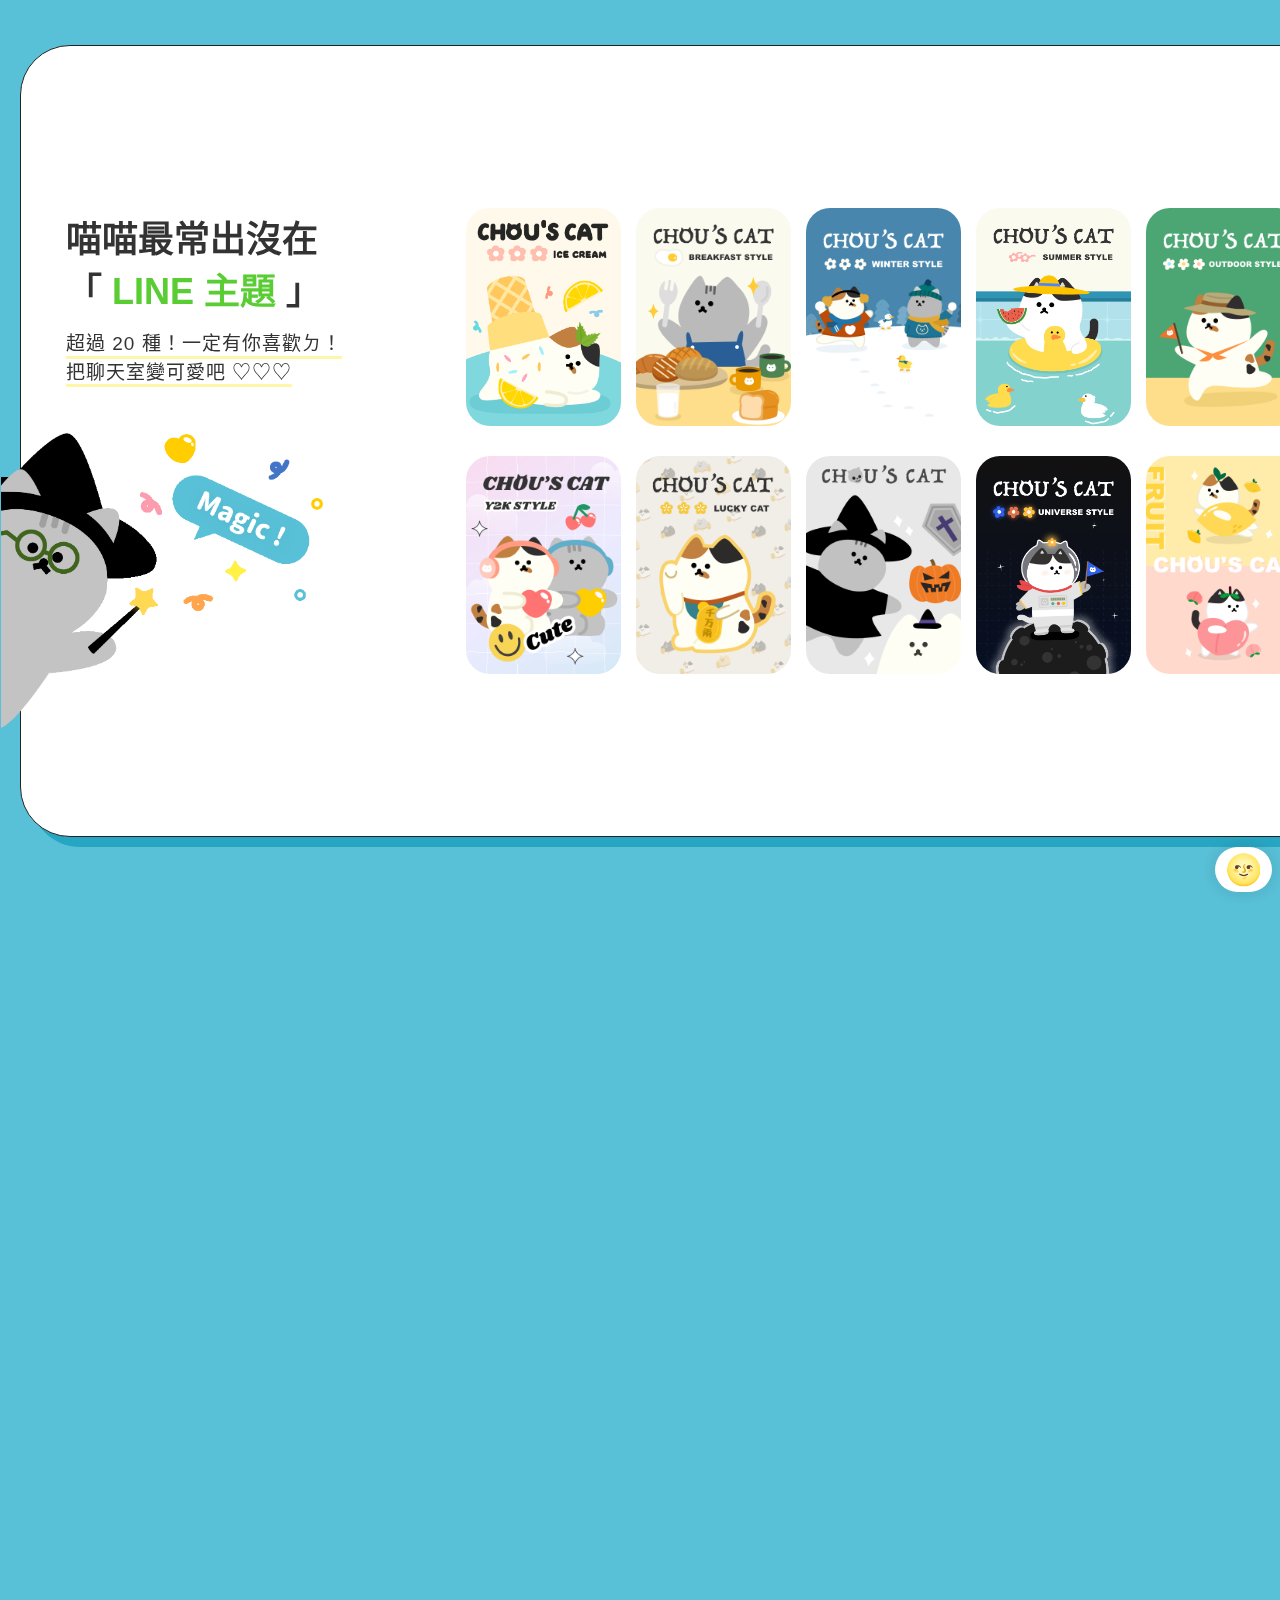
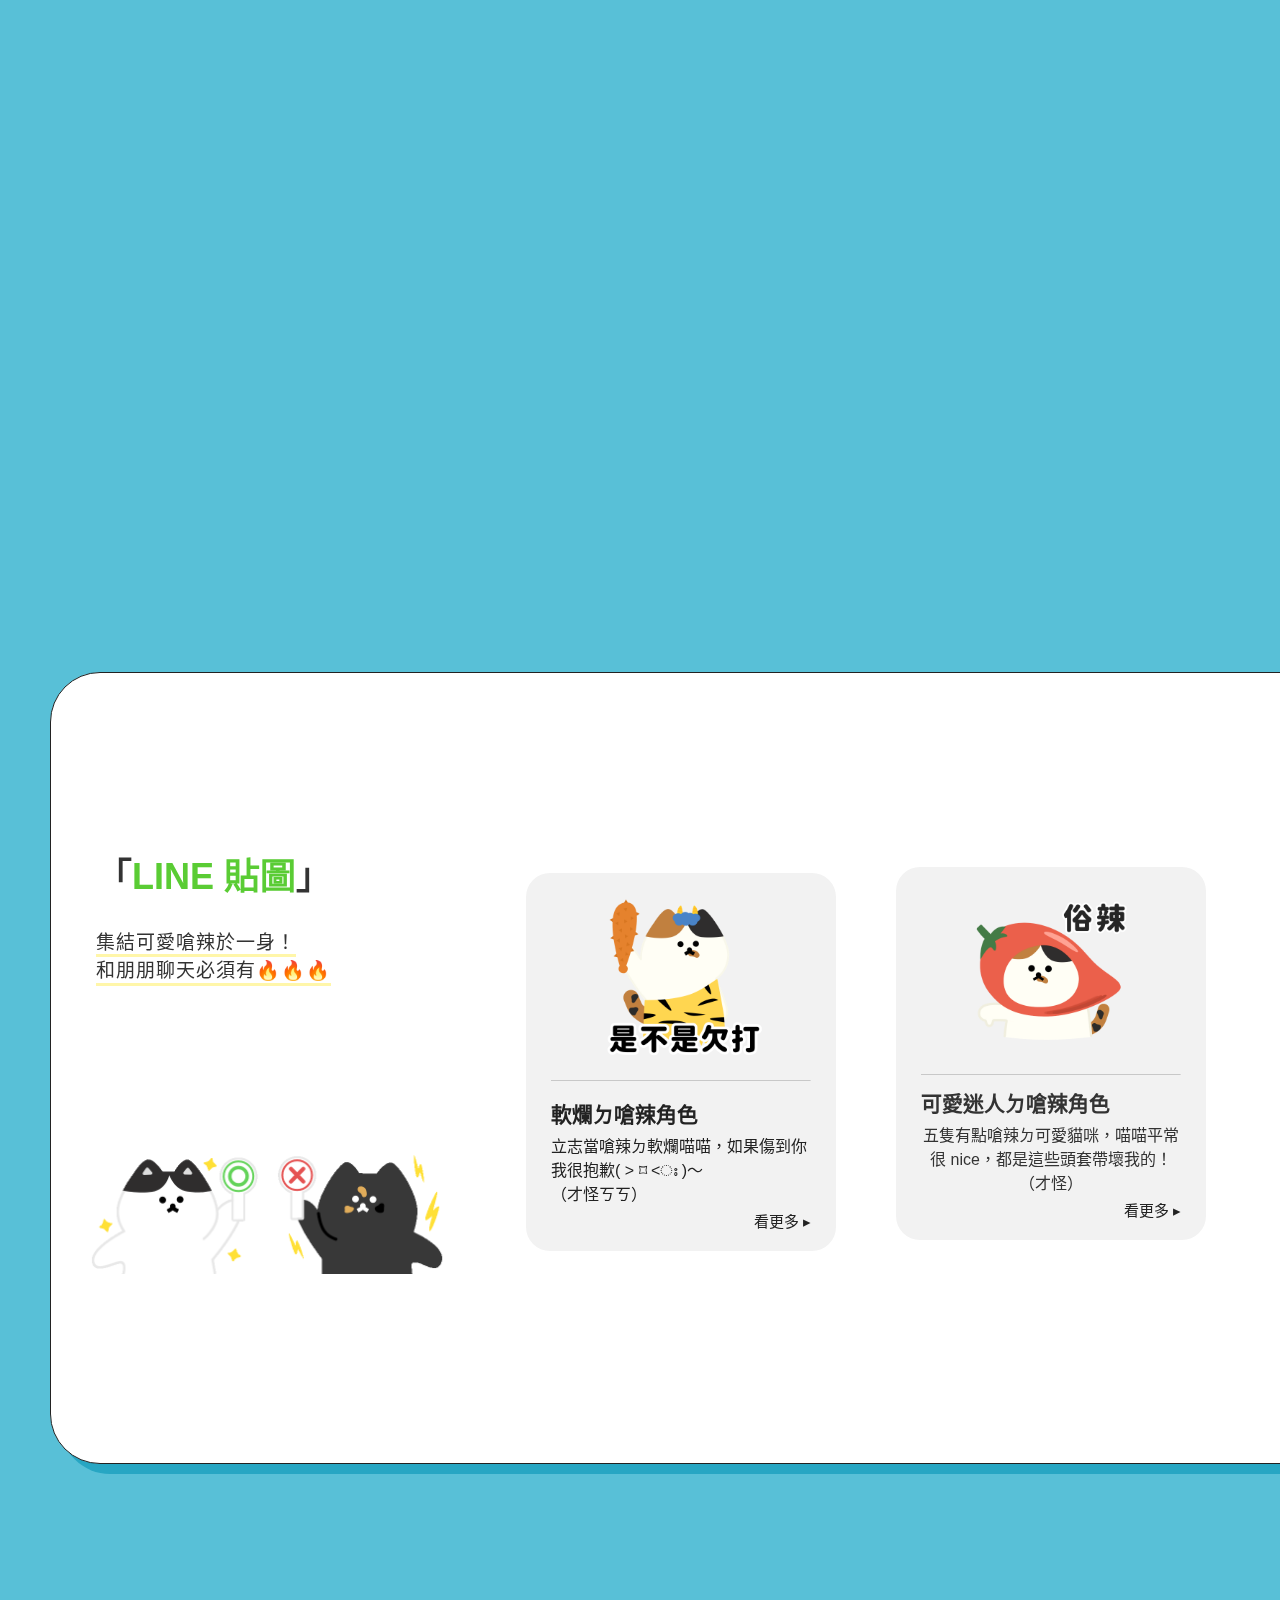
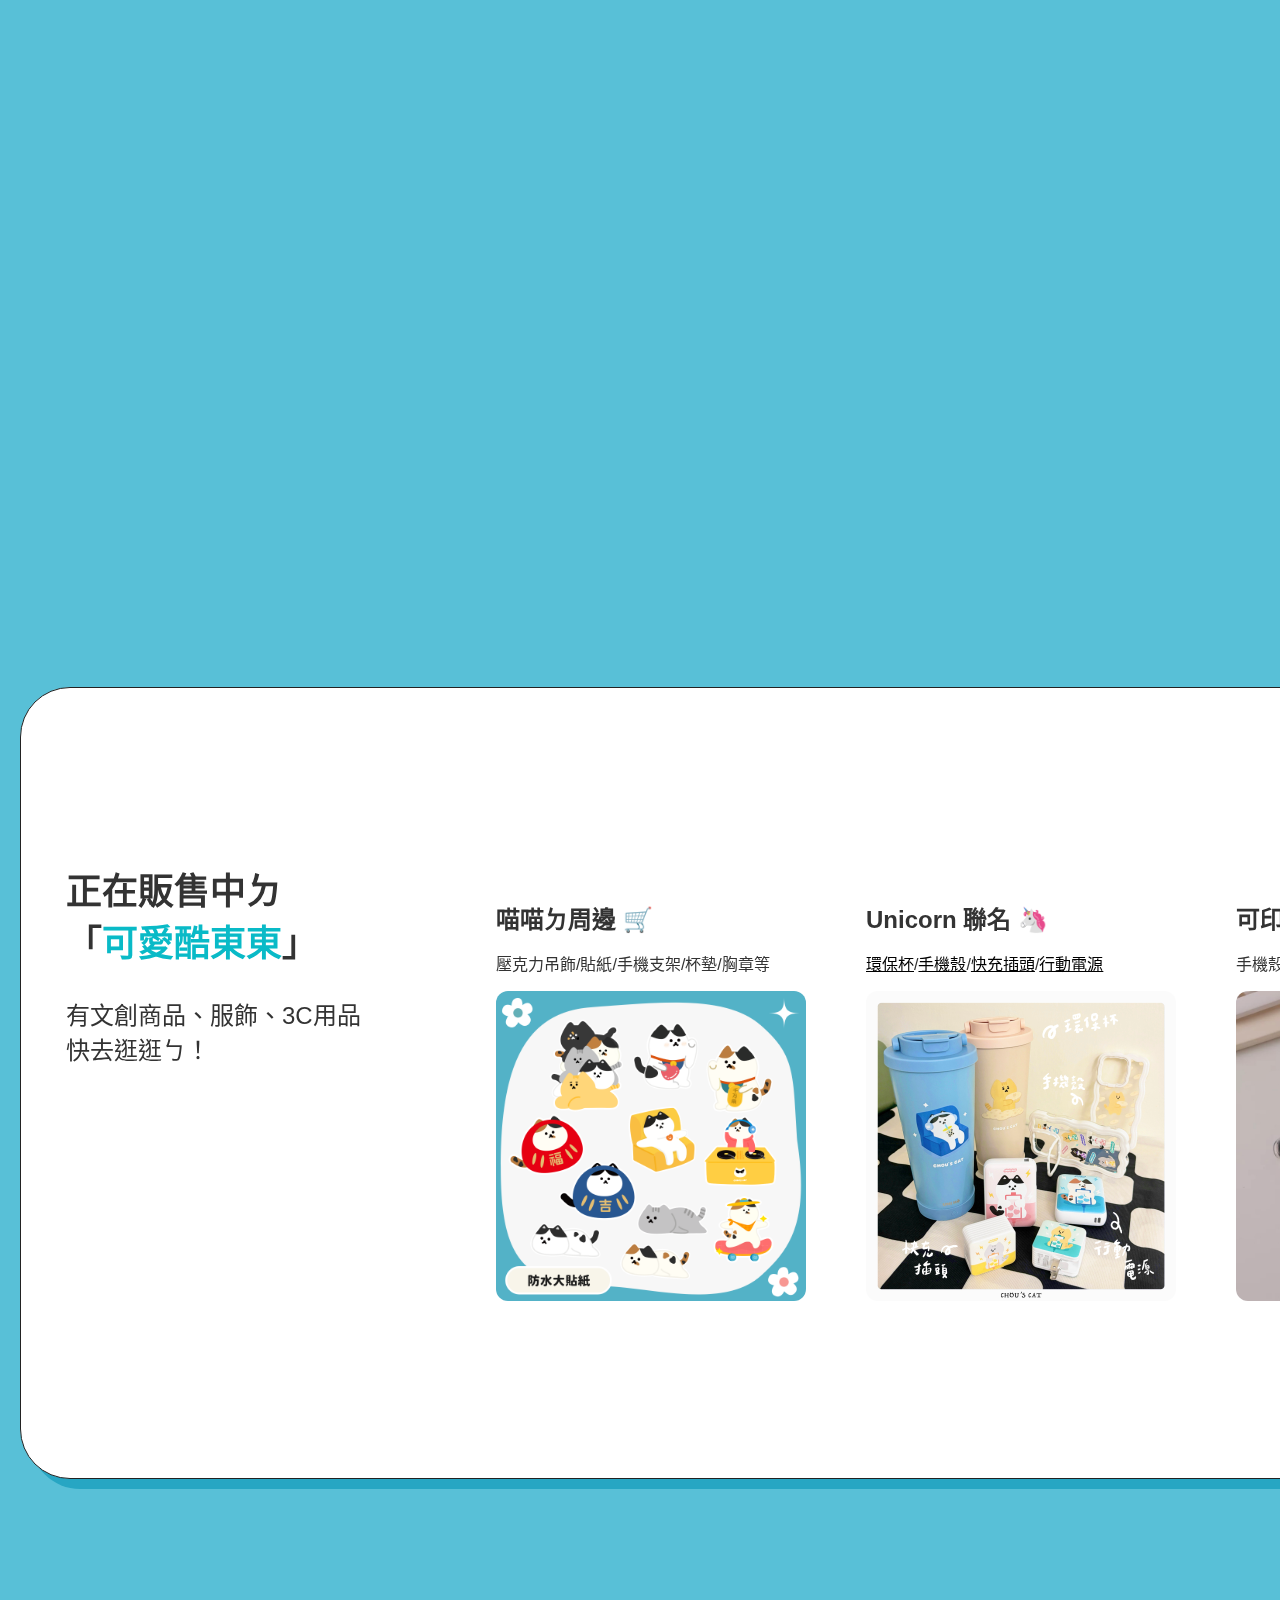
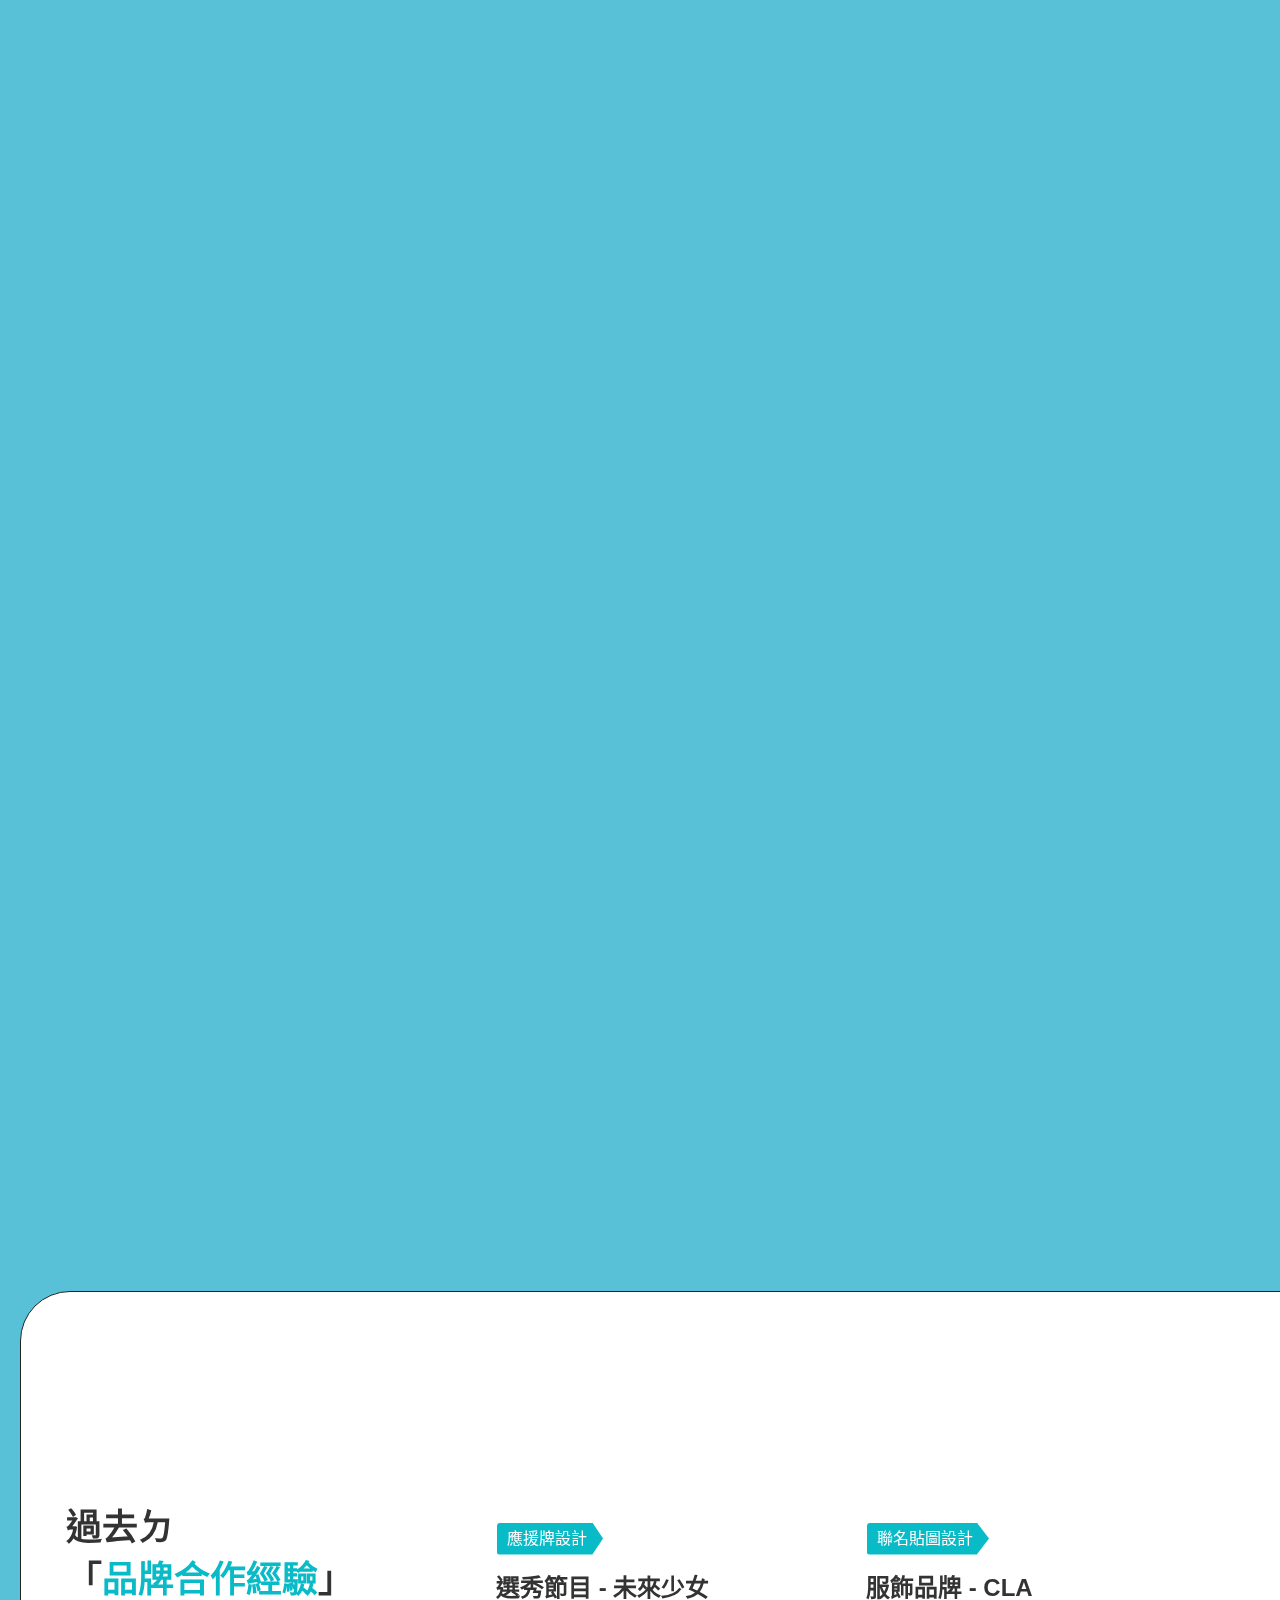
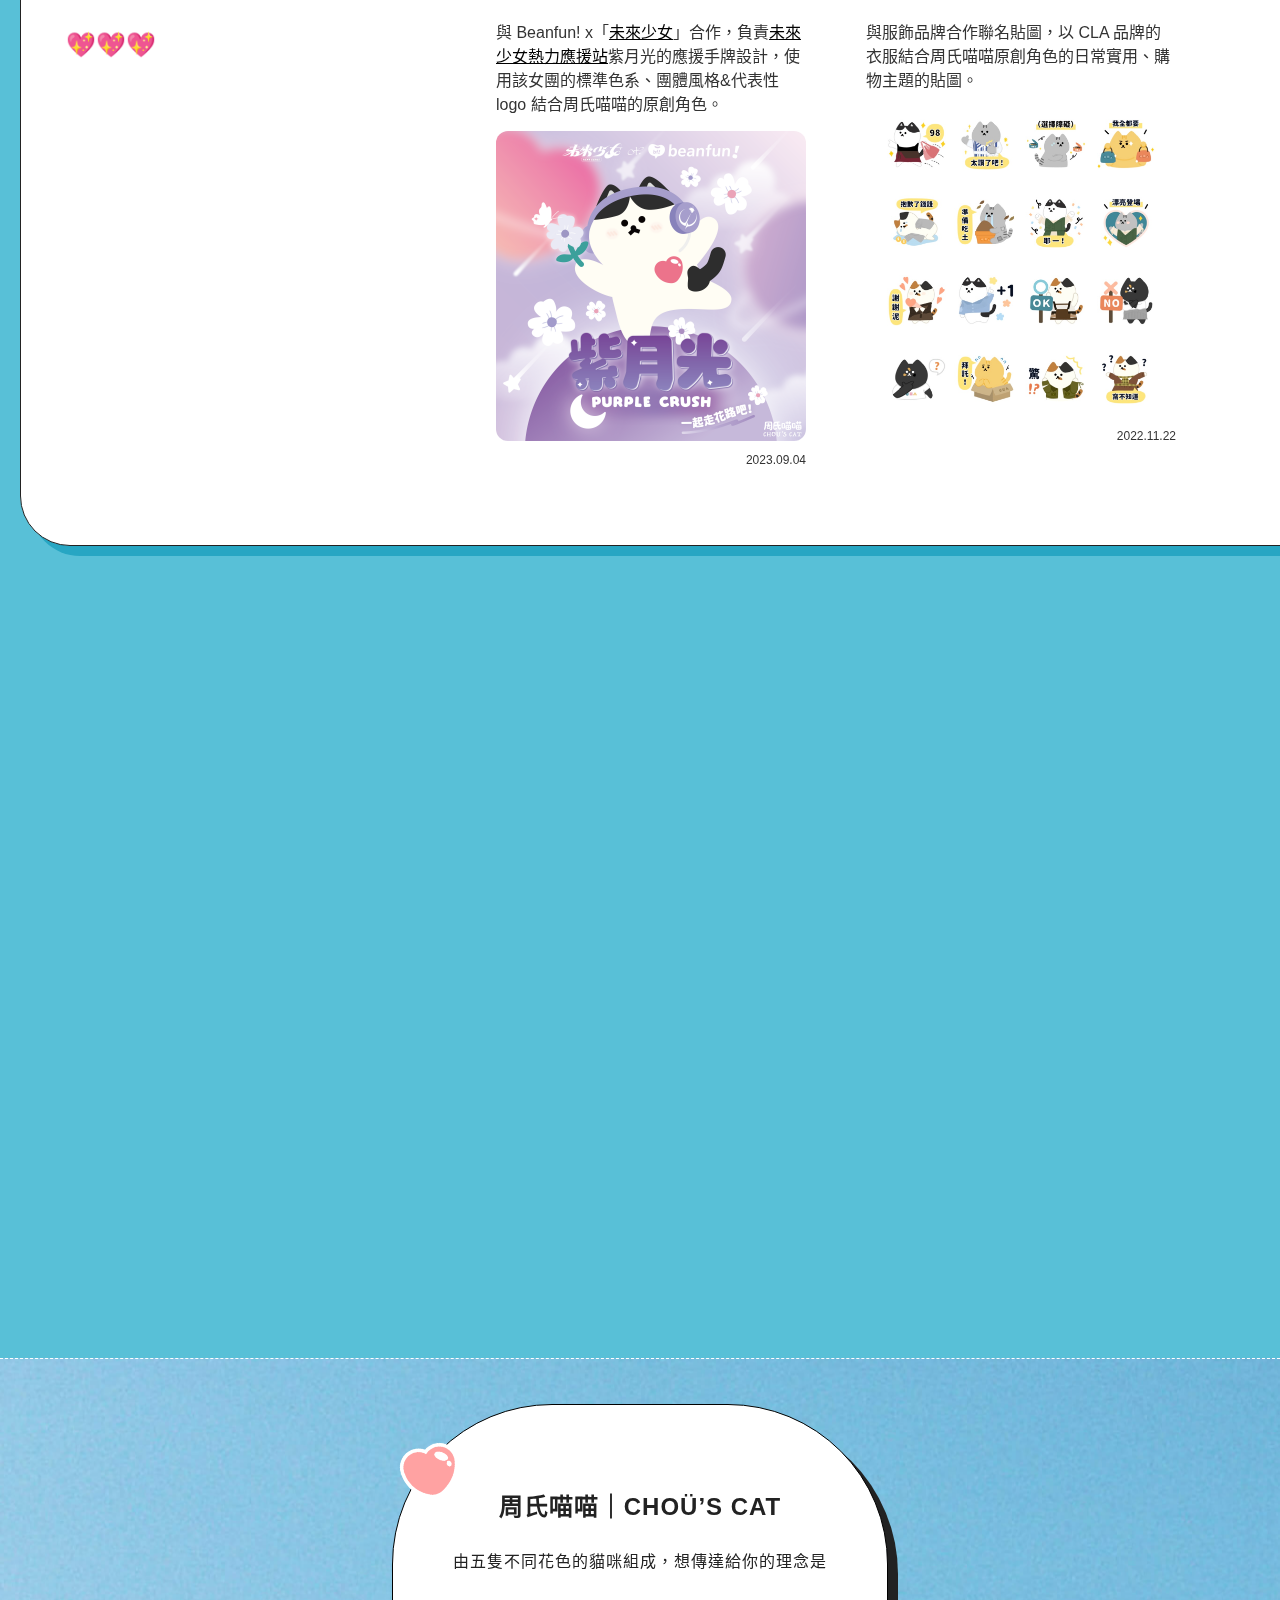
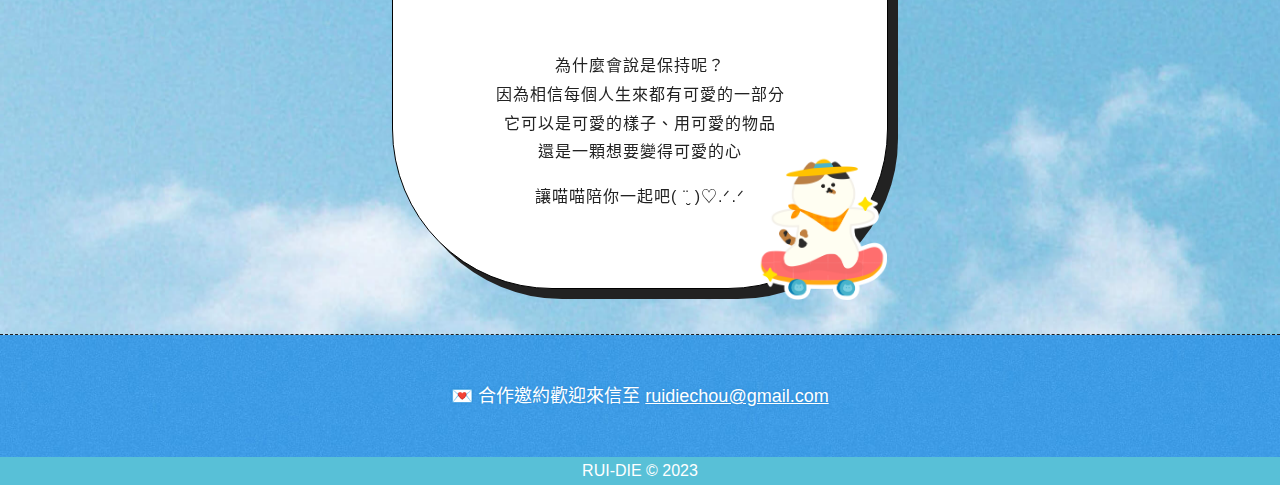
==== commit 0ec99823: "add date" ====
--- a/index.html
+++ b/index.html
@@ -143,7 +143,7 @@
     
     .sample-card .card-label span {
         color: #fff;
-        padding: 6.5px 14px 3px 10px;
+        padding: 6.5px 16px 3px 10px;
         background: #09bac7;
         font-size: 16px;
         font-weight: 500;
@@ -841,12 +841,14 @@
                             <p style="font-size: 16px;text-align: left;">與 Beanfun! x「<a href="https://zh.wikipedia.org/zh-tw/" target="_blank">未來少女</a>」合作，負責<a href="https://today.line.me/tw/v2/article/wJQGQjE" target="_blank">未來少女熱力應援站</a>紫月光的應援手牌設計，使用該女團的標準色系、團體風格&代表性 logo 結合周氏喵喵的原創角色。
                             </p>
                             <img src="./img/紫月光x周氏喵喵_宣傳圖.png" alt="" width="100%" style="border-radius: 12px;">
+                            <p style="font-size: 12px;text-align: right;">2023.09.04</p>
                         </article>
                         <article class="sample-card" style="max-width: 370px;max-height: 450px;margin-right: 0;">
                             <div class="card-label"><span>聯名貼圖設計</span></div>
                             <h4>服飾品牌 - CLA</h4>
                             <p style="font-size: 16px;text-align: left;">與服飾品牌合作聯名貼圖，以 CLA 品牌的衣服結合周氏喵喵原創角色的日常實用、購物主題的貼圖。</p>
                             <img src="./img/cla.jpg" alt="" width="100%" style="border-radius: 12px;">
+                            <p style="font-size: 12px;text-align: right;">2022.11.22</p>
                         </article>
                         <!-- <article class="sample-card" style="max-width: 370px;max-height: 450px;margin-right: 0;">
                             <div class="card-label"><span>包裝設計</span></div>
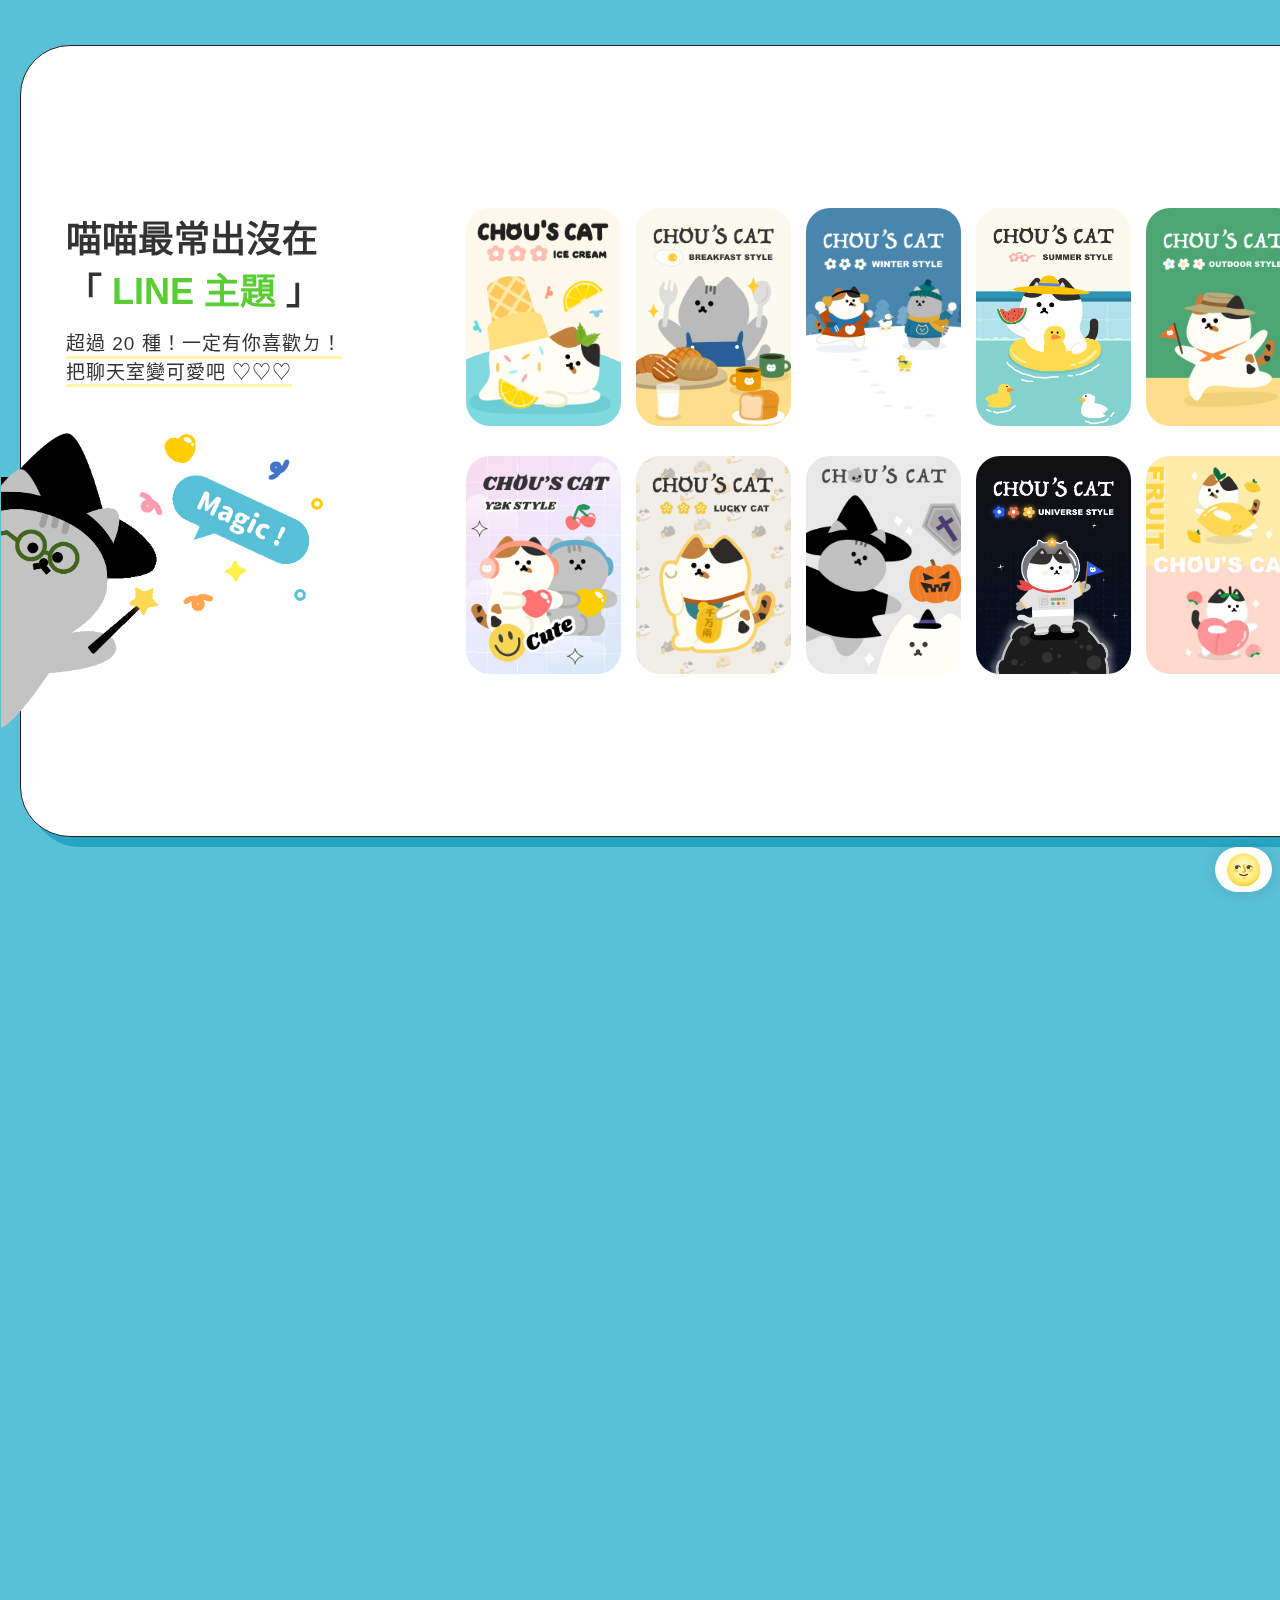
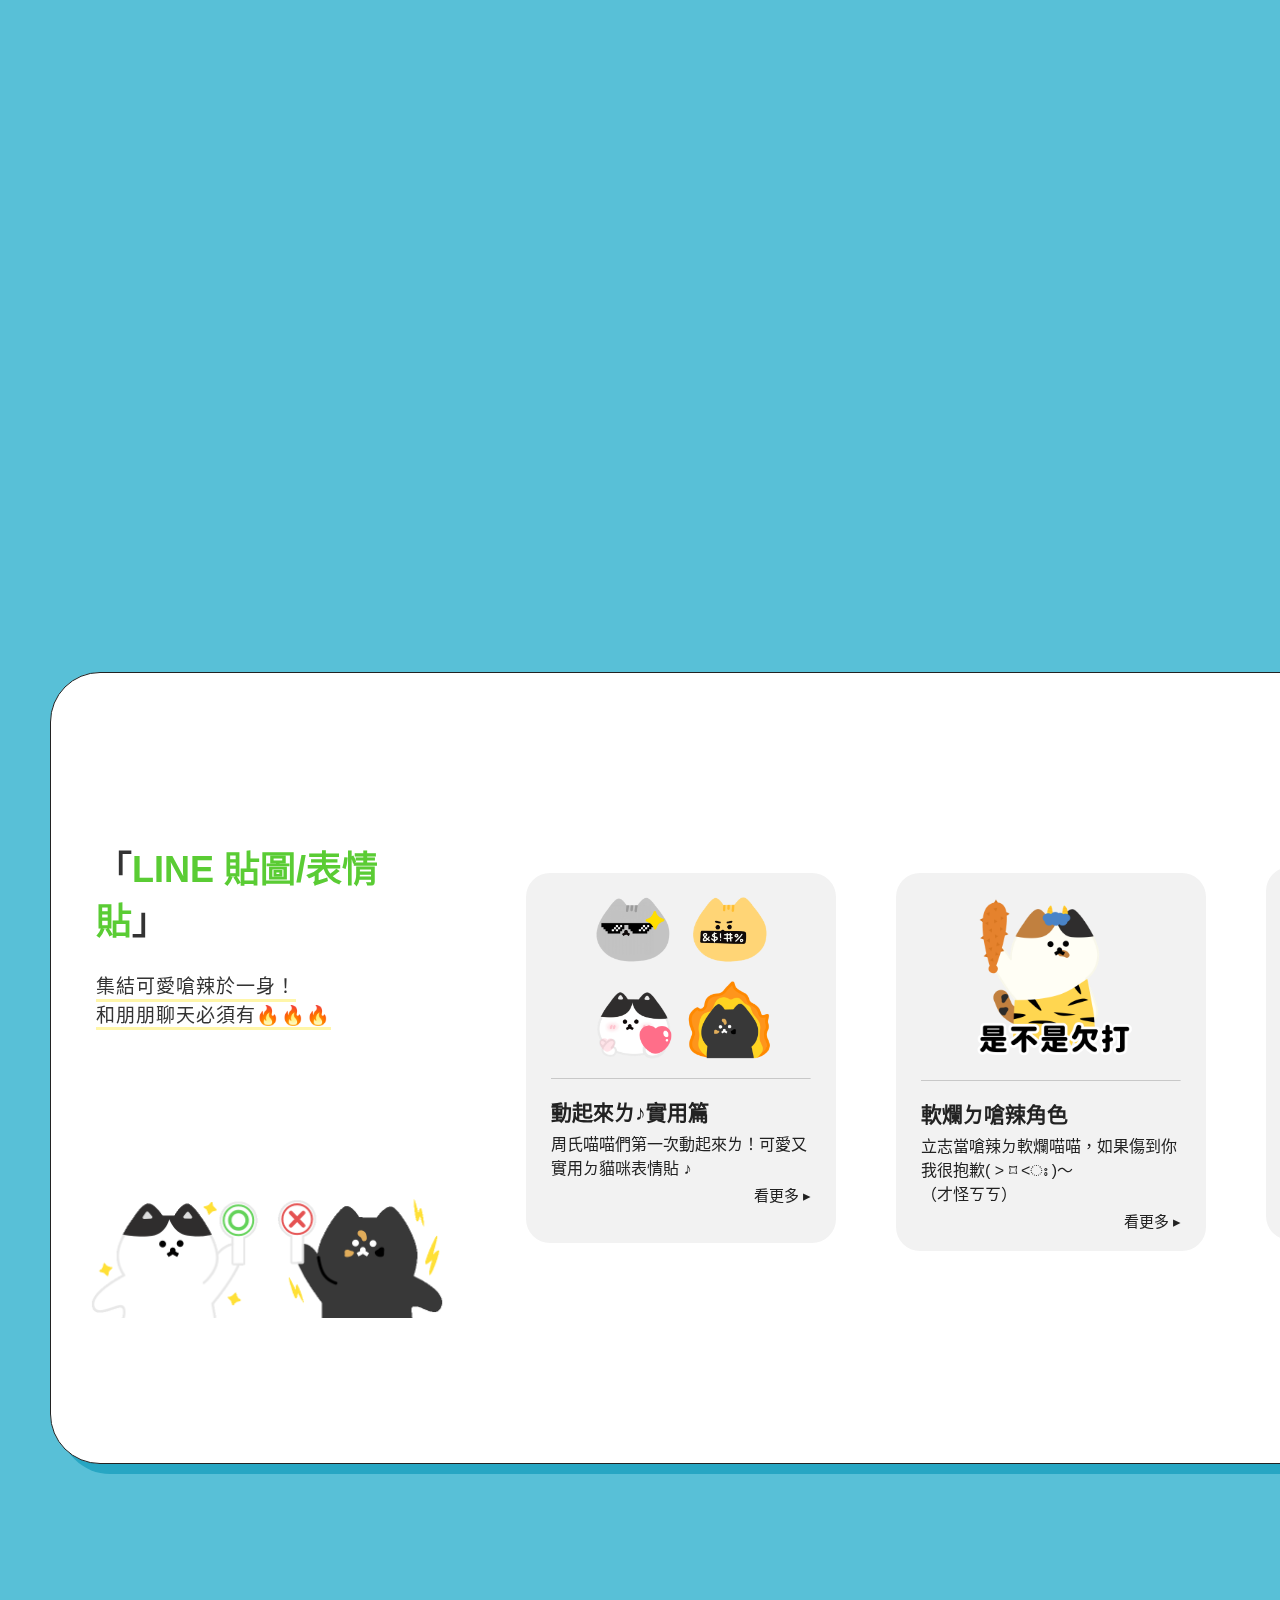
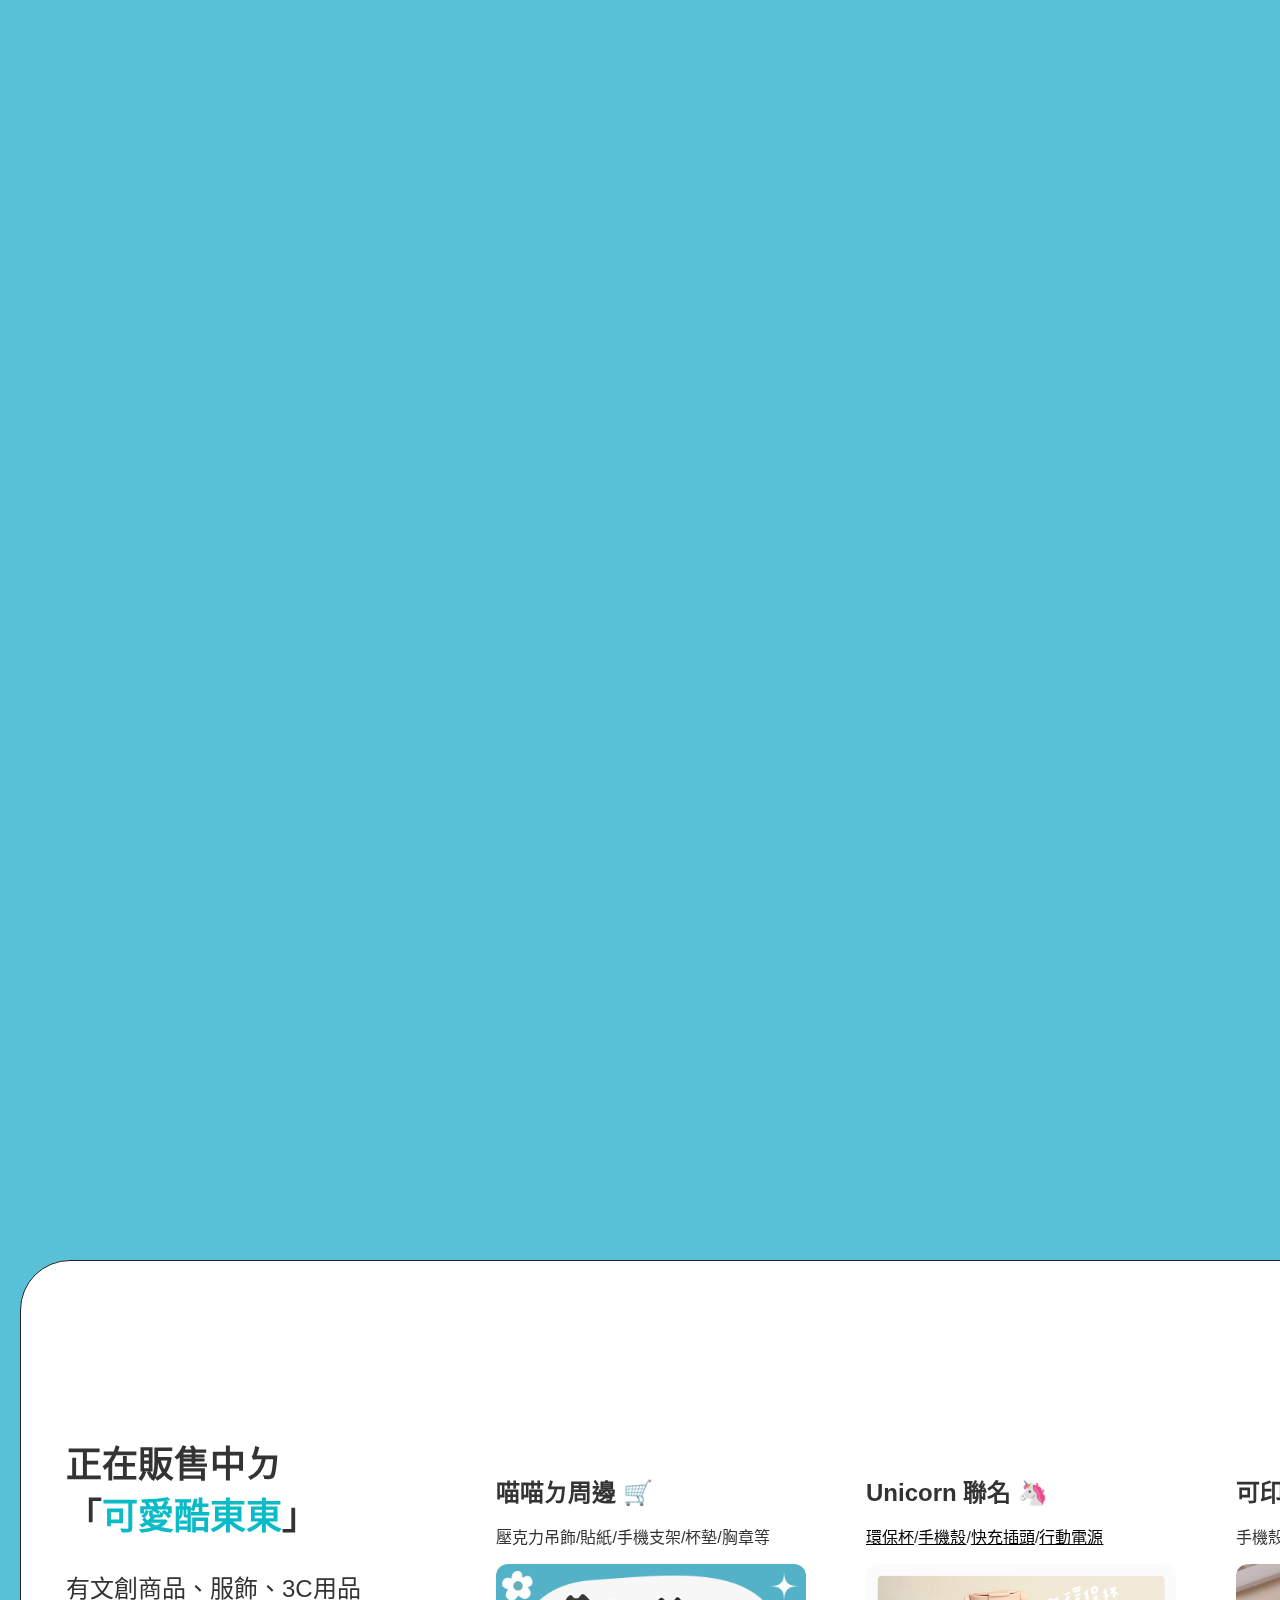
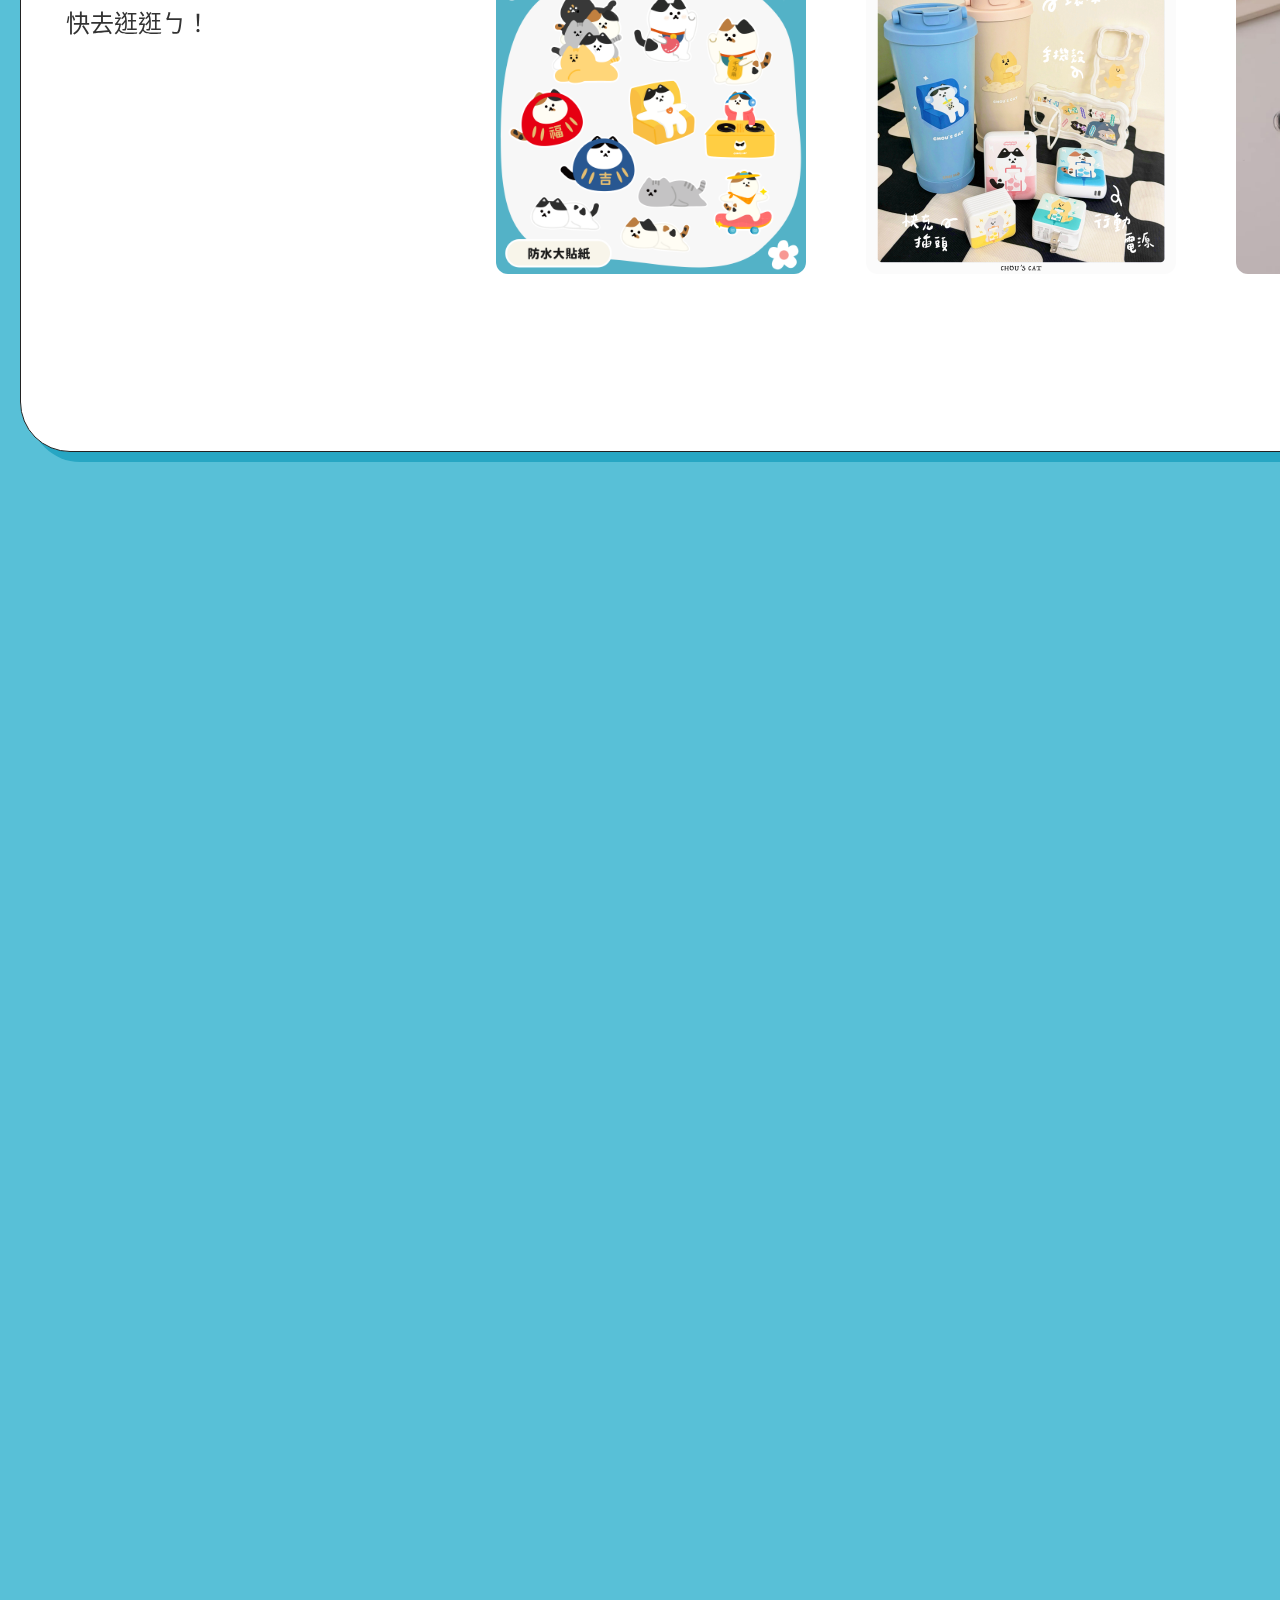
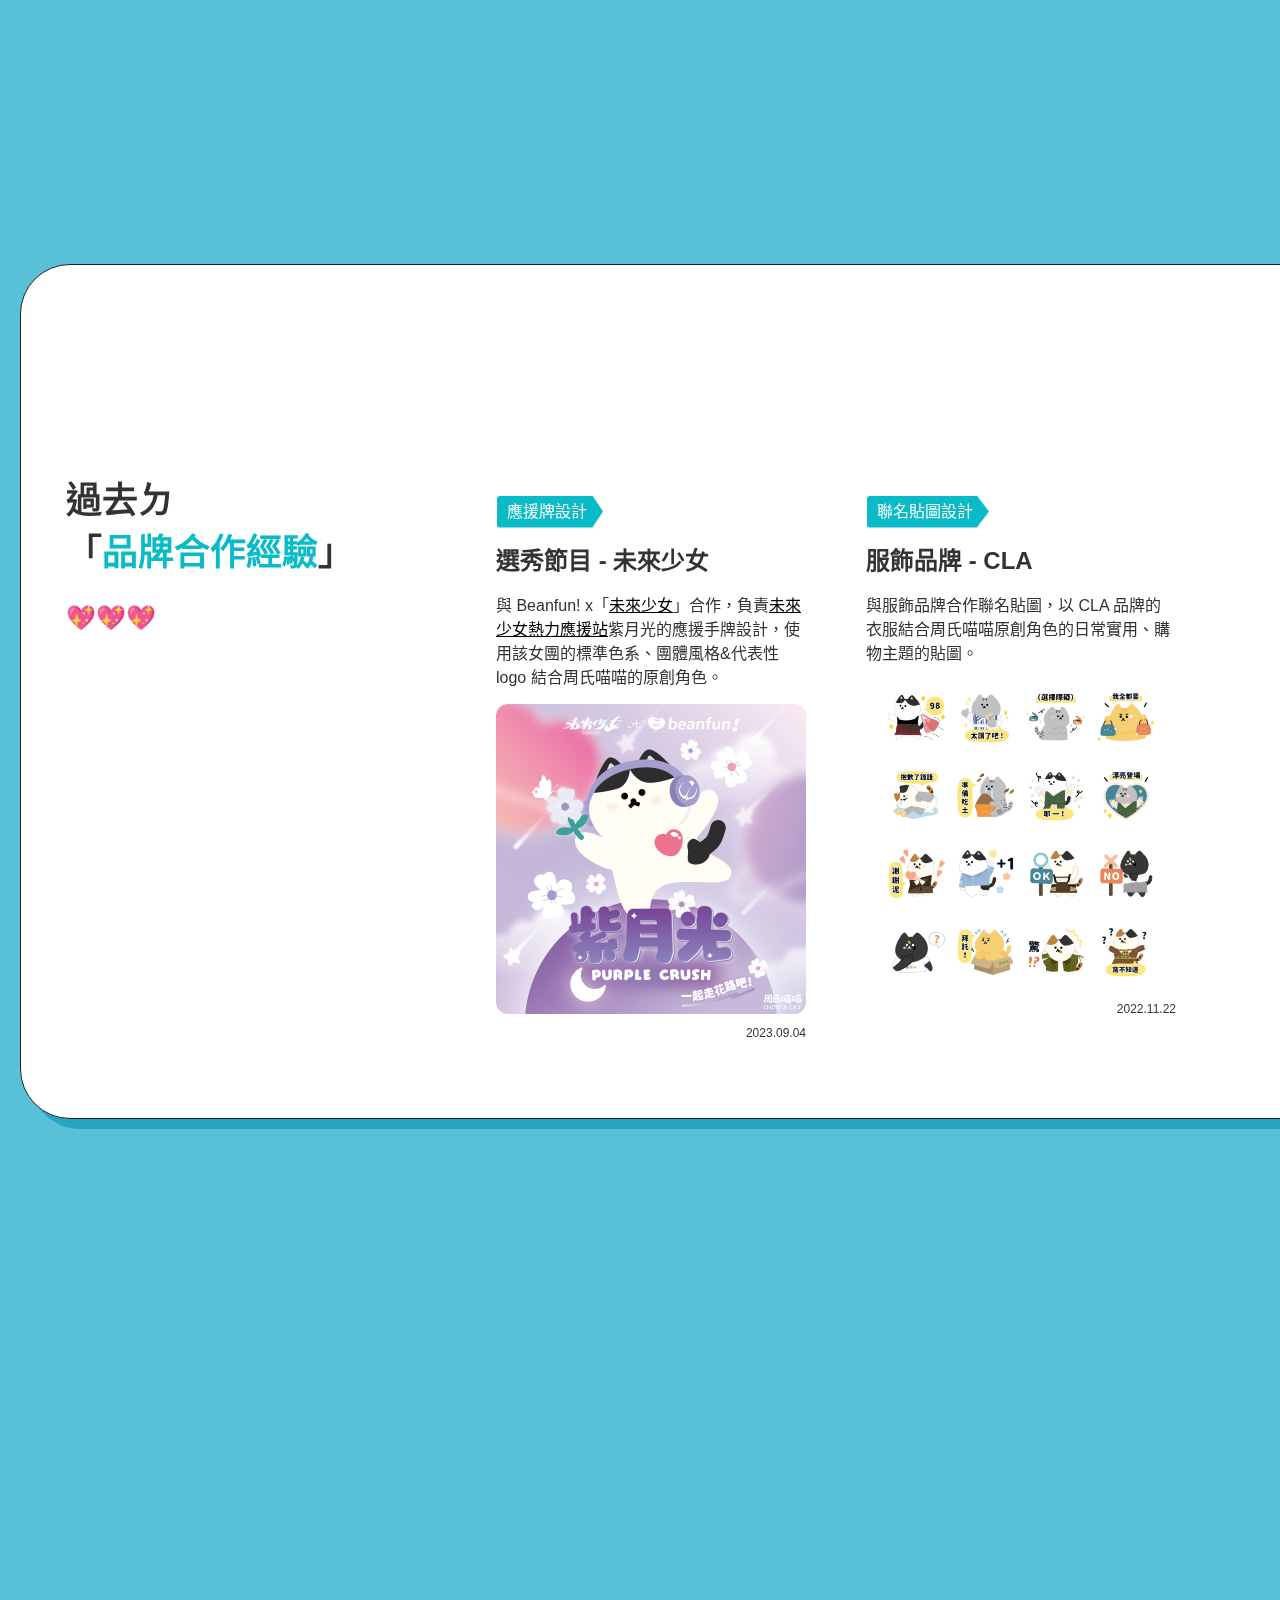
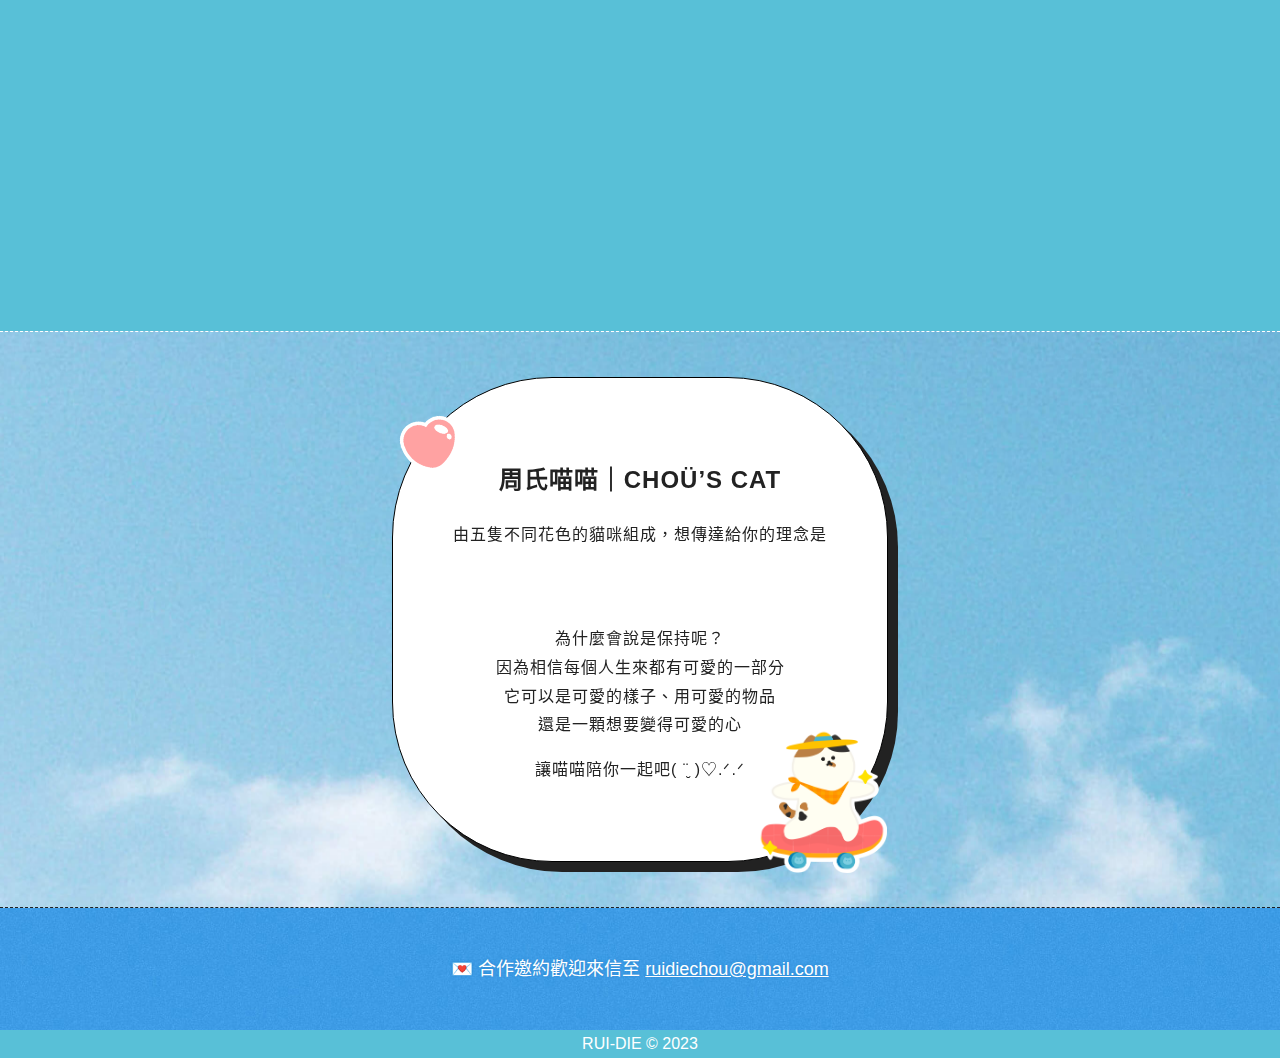
==== commit 21ab8076: "表情貼" ====
--- a/index.html
+++ b/index.html
@@ -748,13 +748,26 @@
         <div class="space-holder-1">
             <div class="sticky-1">
                 <div class="horizontal-1">
-                    <section role="feed" class="cards" style="height: 88%;width: 165%;left: 50px;top: 5%;border-radius: 50px;">
+                    <section role="feed" class="cards" style="height: 88%;width: 185%;left: 50px;top: 5%;border-radius: 50px;">
                         <div class="sample-card" style="text-align: left;width: 400px;">
-                            <h2>「<span style="color:#5acc34;">LINE 貼圖</span>」</h2>
+                            <h2>「<span style="color:#5acc34;">LINE 貼圖/表情貼</span>」</h2>
                             <p class="h-point">集結可愛嗆辣於一身！</p>
                             <p class="h-point">和朋朋聊天必須有🔥🔥🔥</p>
                             <img style="position:relative;left: -18px;bottom: 8px;" src="./img/貼圖對話喵.gif" width="380px">
                         </div>
+                        <article class="sample-card" style="max-width: 370px;max-height: 450px;margin-right: 0;">
+                            <div class="sticker-card">
+                                <a class="theme-link" href="https://line.me/S/emoji/?id=6540bdb63a007919c0168848&lang=zh-Hant&utm_source=gnsh_stickerDetail" rel="noopener noreferrer" target="blank">
+                                    <img src="./img/動態表情貼.png" style="width: 100%;display: inline-block;max-width: 180px;vertical-align: top;">
+                                    <hr style="border-color: #d6d6d65e;border-bottom: none;">
+                                    <div style="width: 100%;display: inline-block;">
+                                        <h4 style="margin:5px 0 0 0;font-size: 21px;">動起來ㄌ♪實用篇</h4>
+                                        <p style="margin: 5px 0;font-size: 16px;">周氏喵喵們第一次動起來ㄌ！可愛又實用ㄉ貓咪表情貼 ♪</p>
+                                        <p class="more-btn">看更多 ▸</p>
+                                    </div>
+                                </a>
+                            </div>
+                        </article>
                         <article class="sample-card" style="max-width: 370px;max-height: 450px;margin-right: 0;">
                             <div class="sticker-card">
                                 <a class="theme-link" href="https://line.me/S/sticker/23794593/?lang=zh-Hant&utm_source=gnsh_stickerDetail" rel="noopener noreferrer" target="blank">
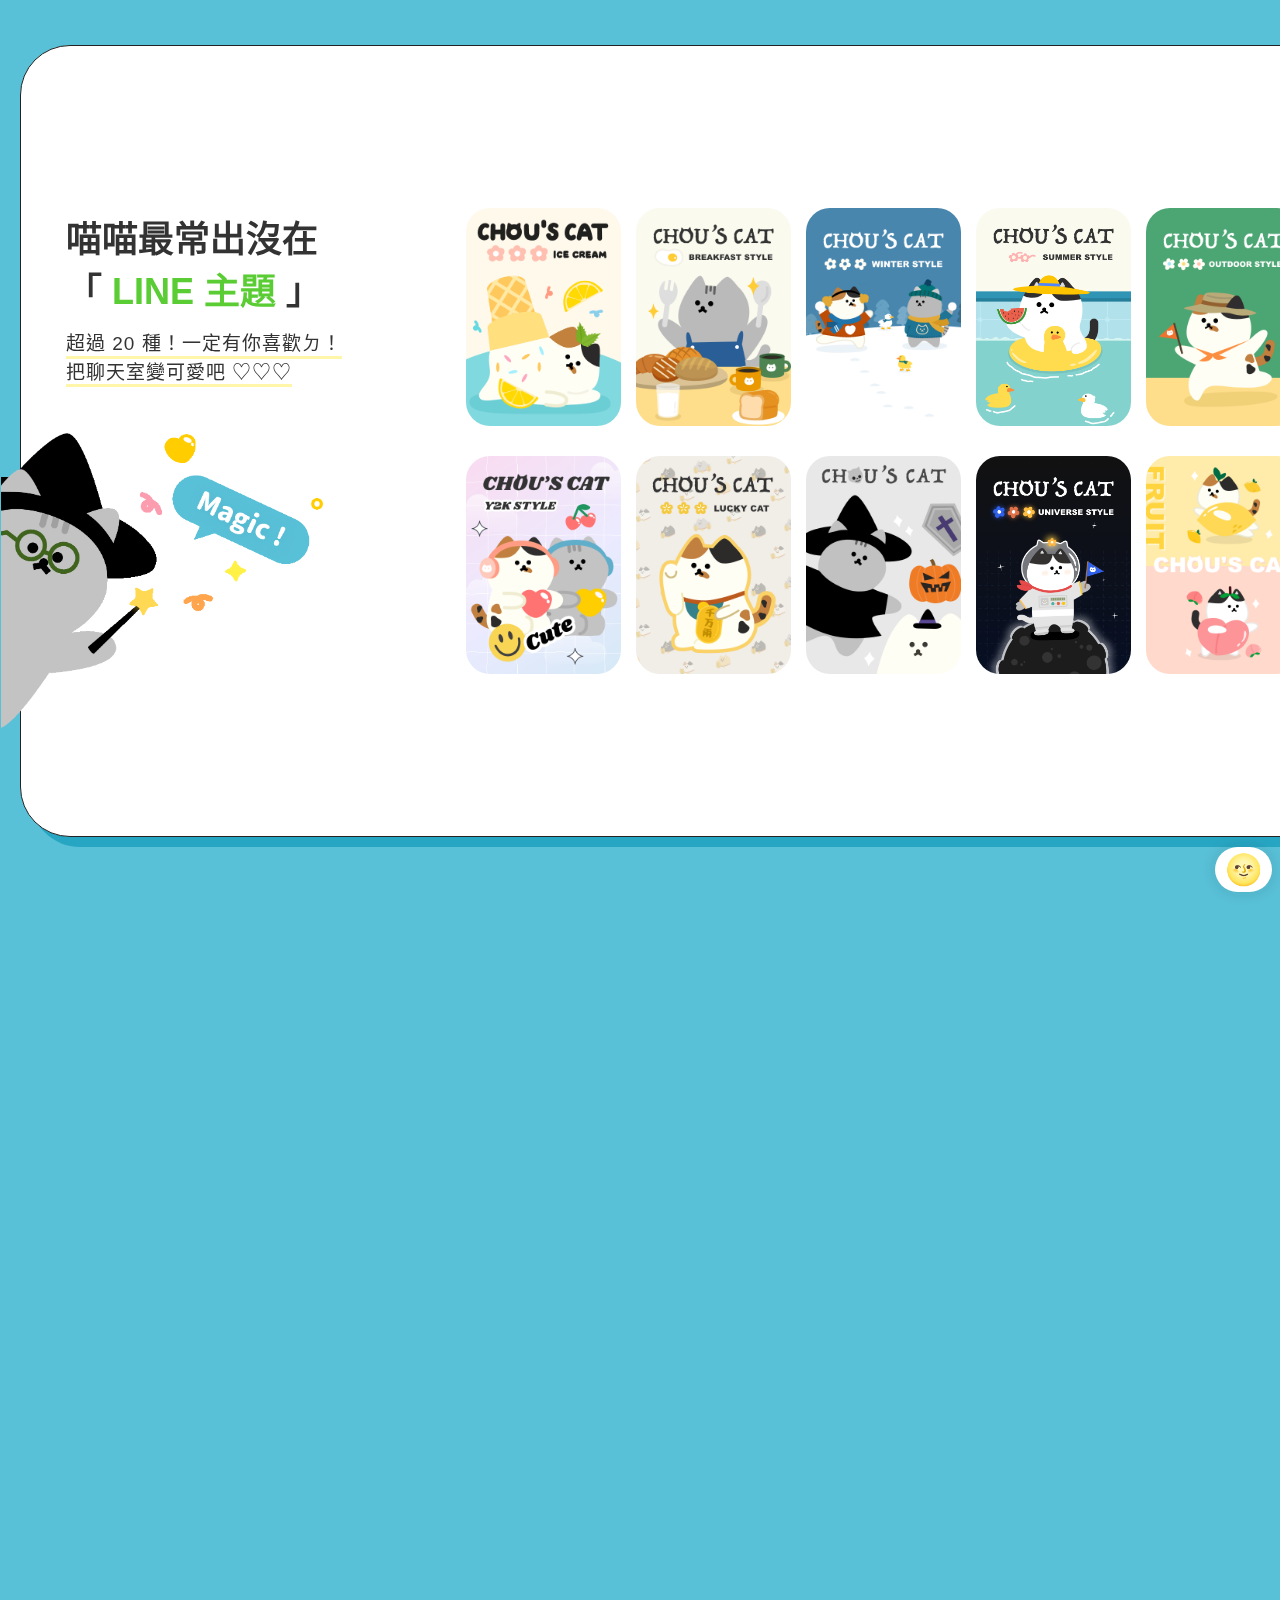
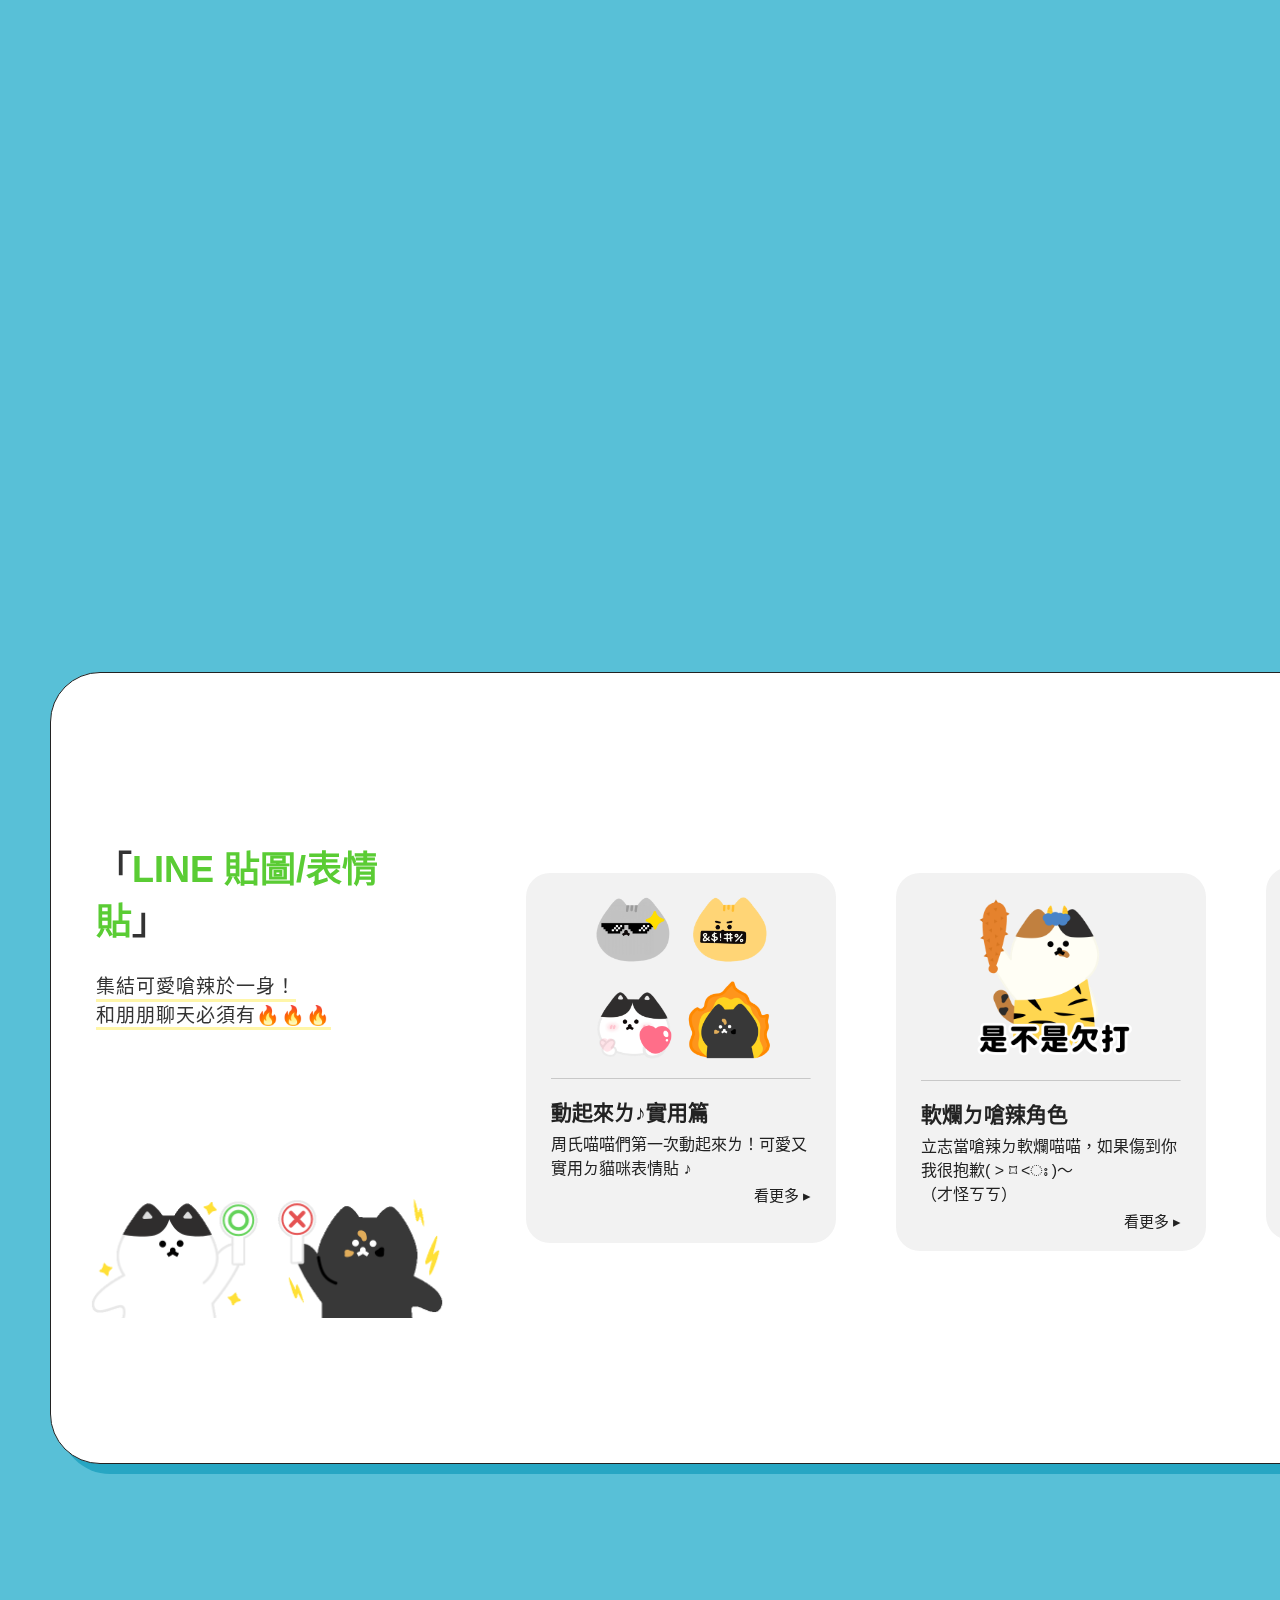
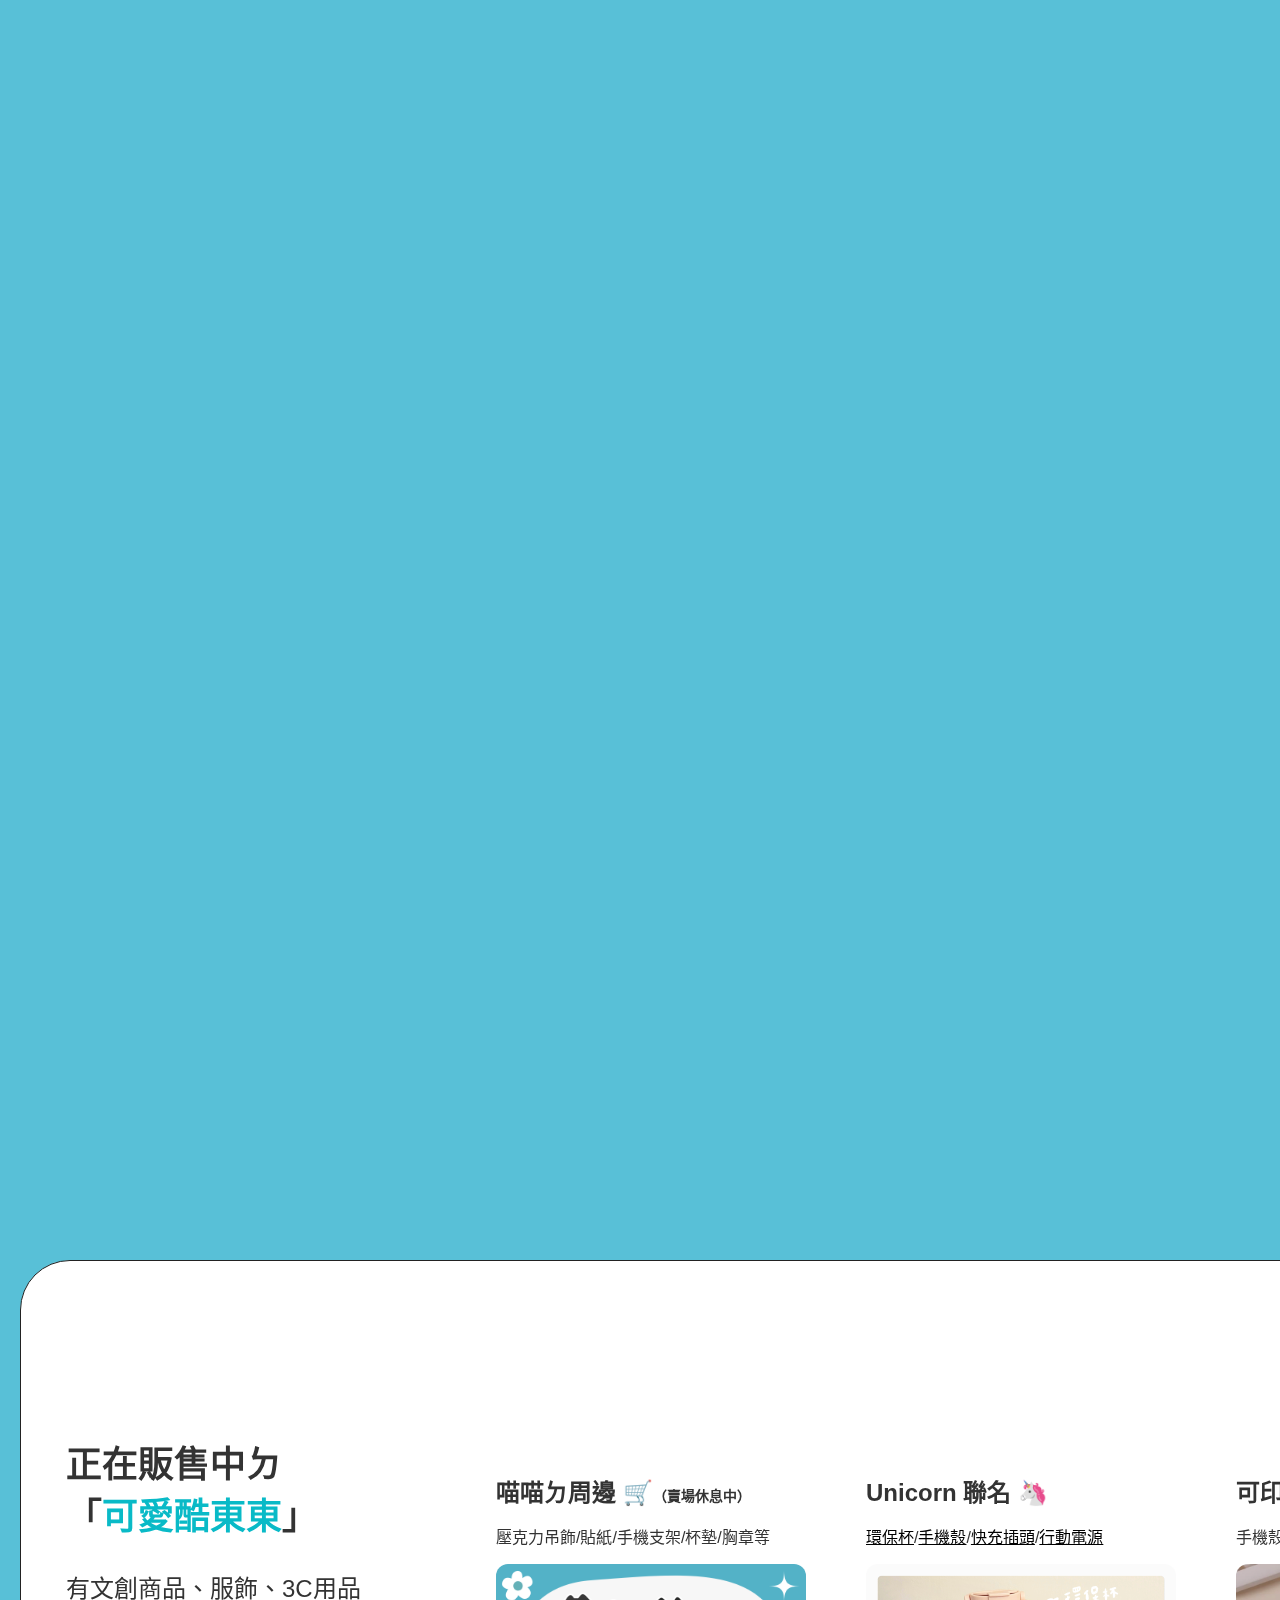
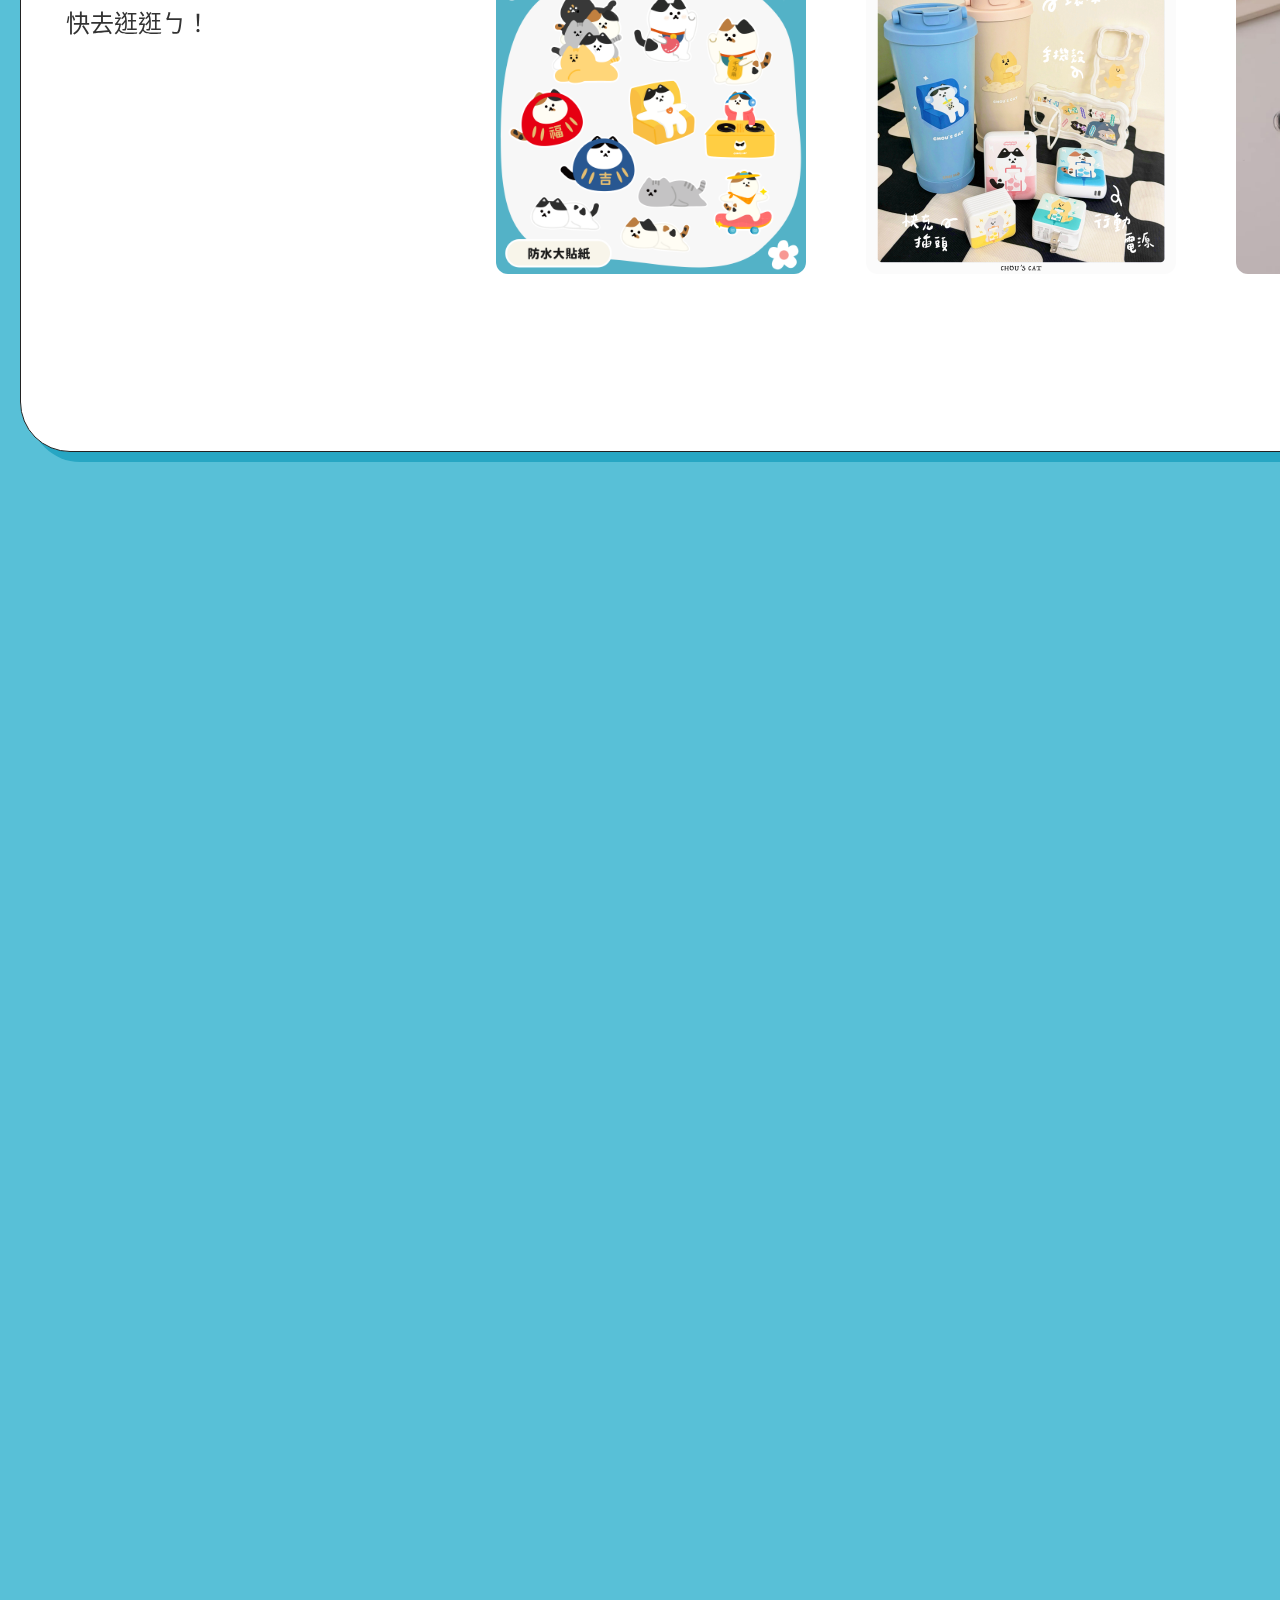
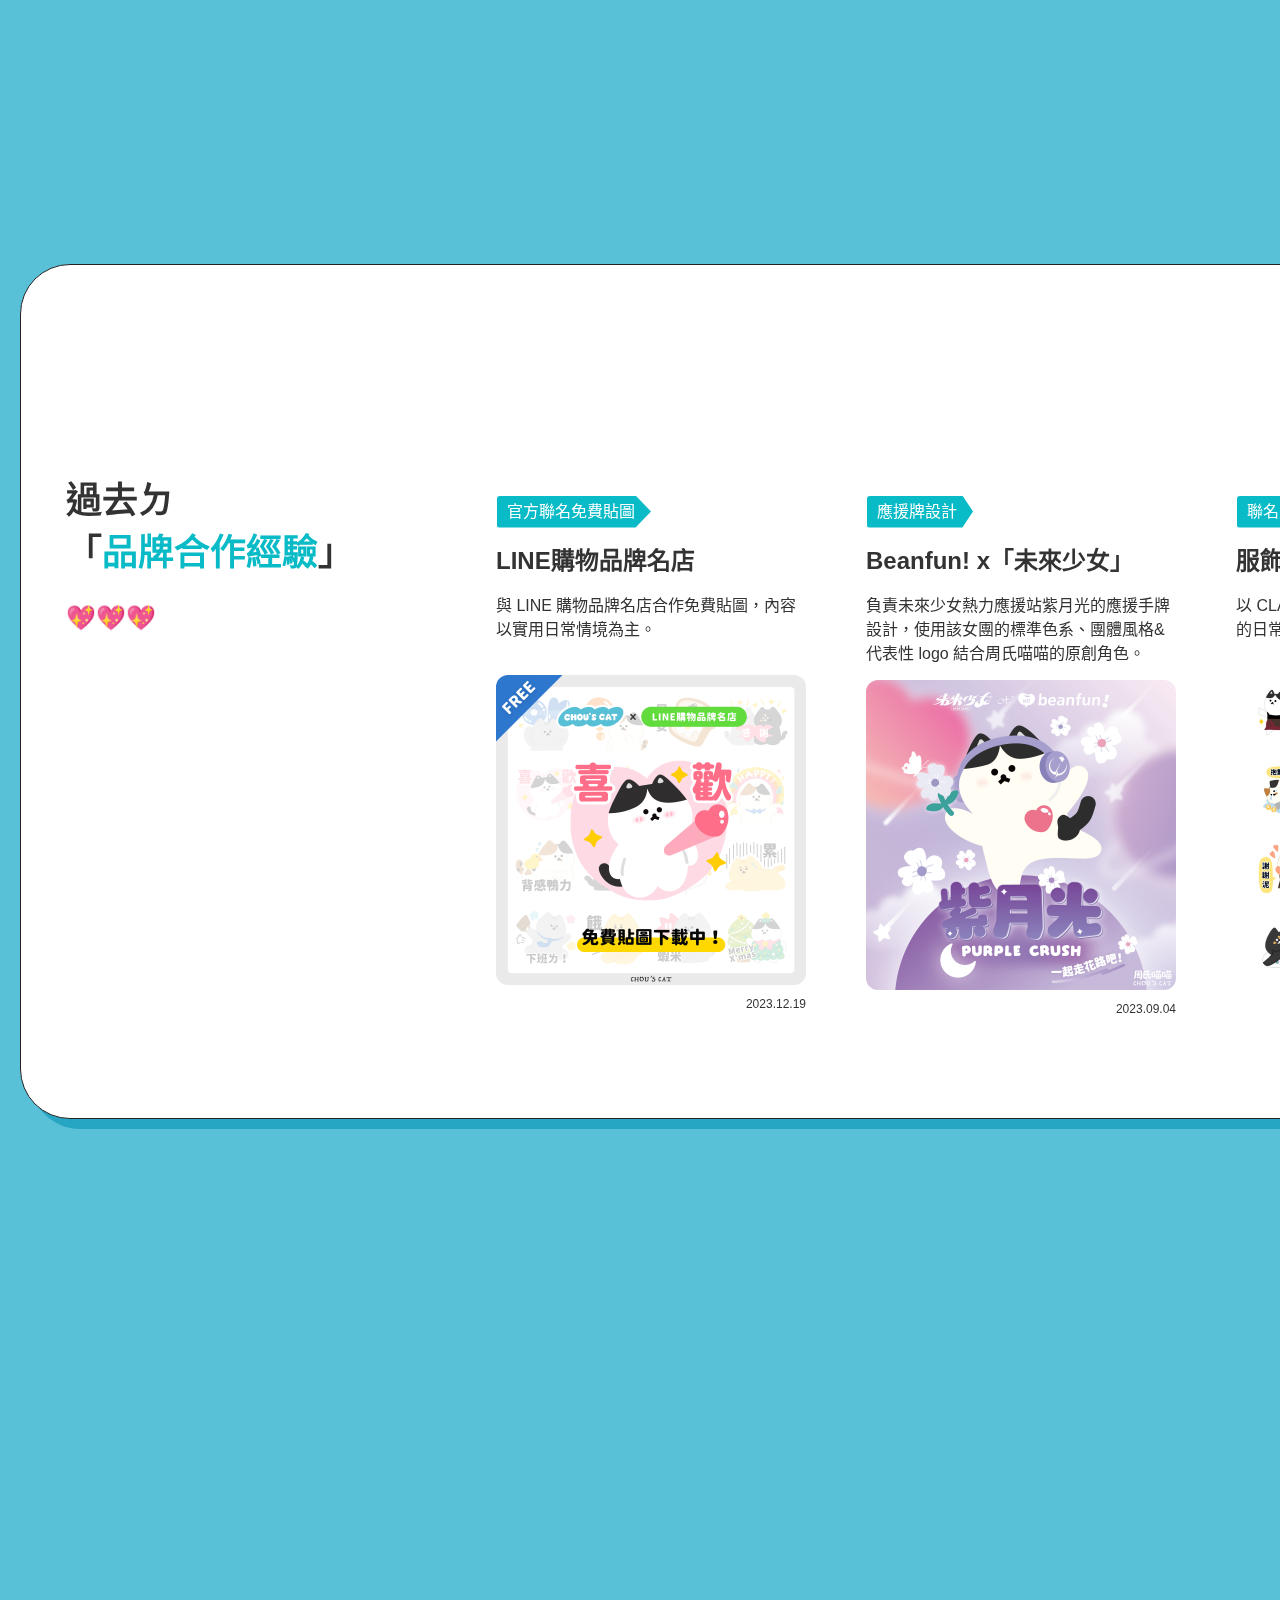
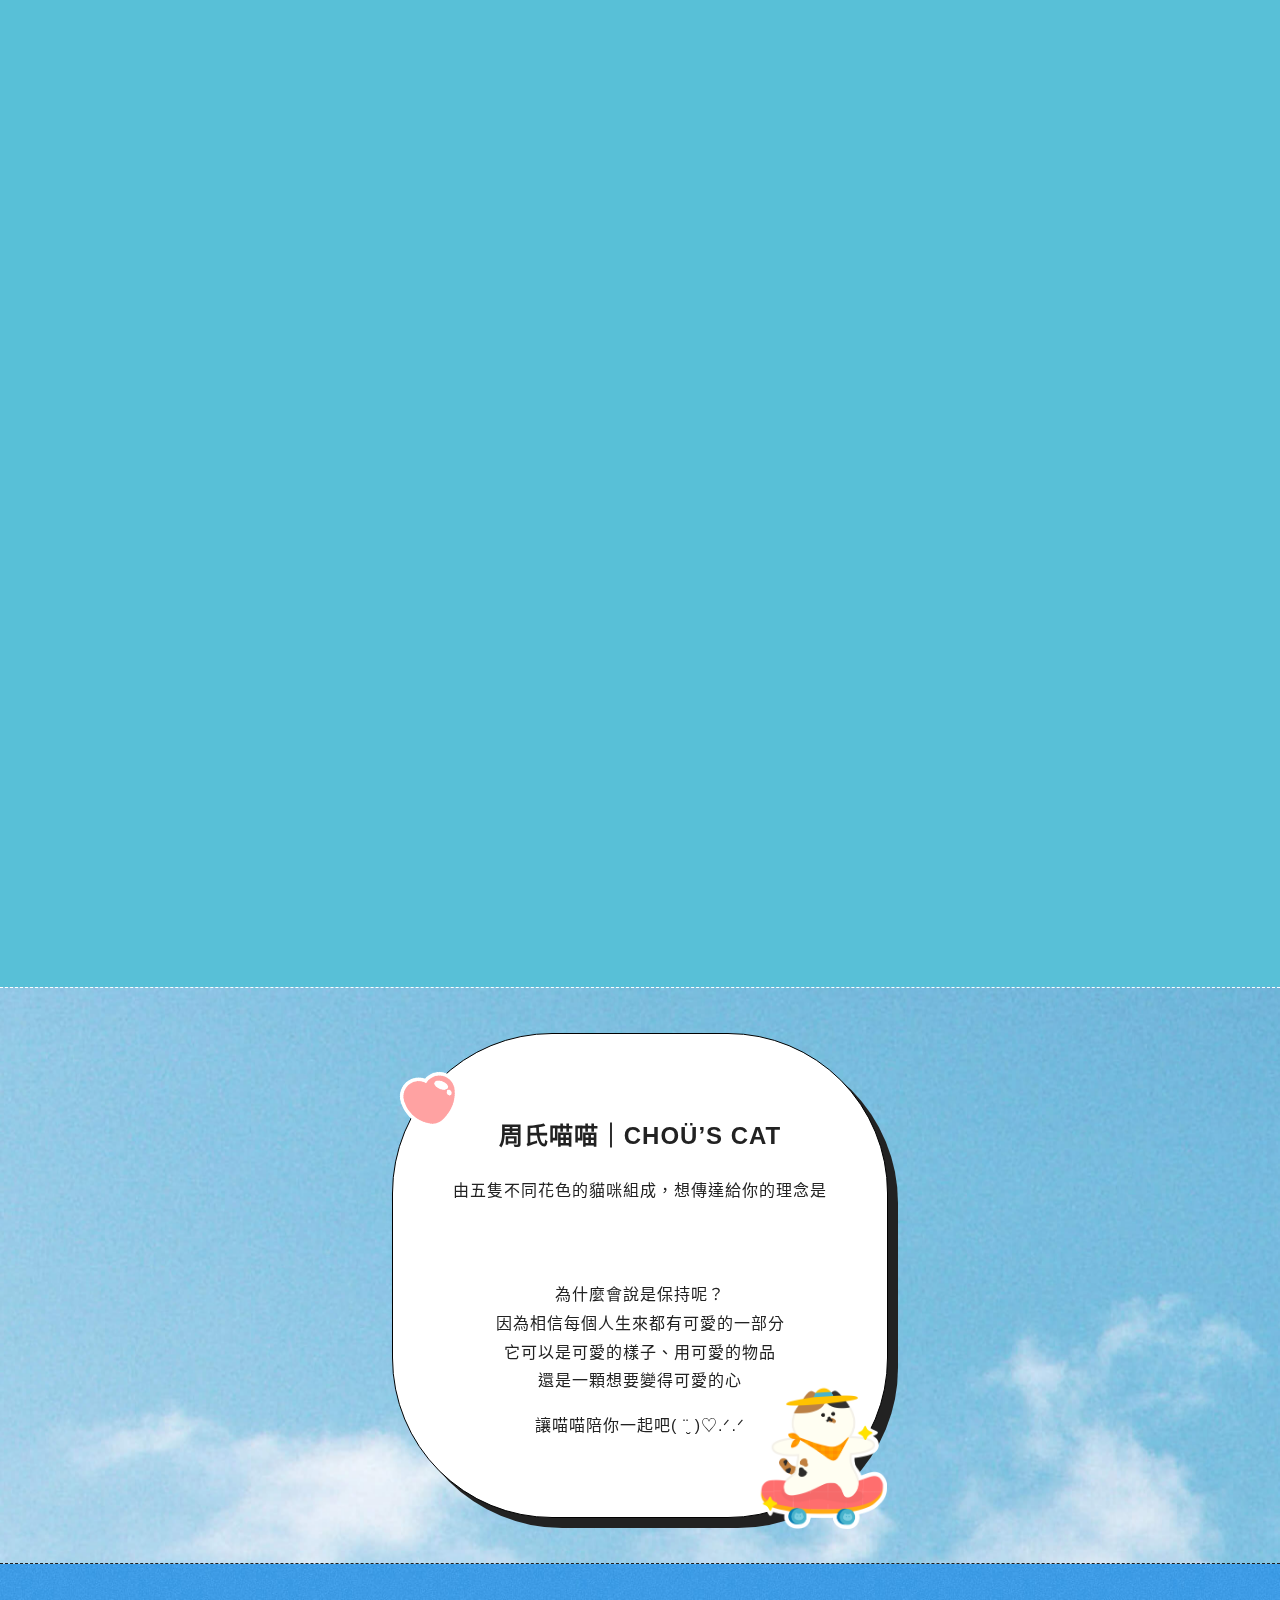
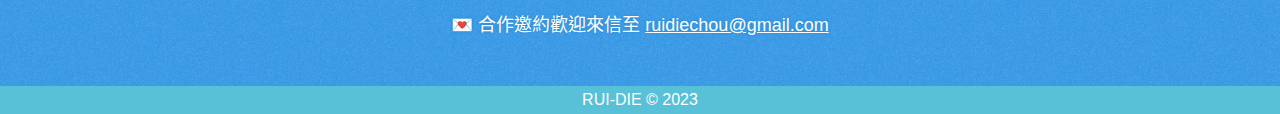
==== commit ba42dbe6: "update" ====
--- a/index.html
+++ b/index.html
@@ -809,7 +809,7 @@
                             <p>有文創商品、服飾、3C用品<br>快去逛逛ㄅ！</p>
                         </div>
                         <article class="sample-card" onclick="window.open('https://reurl.cc/z6GXMp');" style="max-width: 370px;max-height: 450px;margin-right: 0;">
-                            <h4>喵喵ㄉ周邊 🛒</h4>
+                            <h4>喵喵ㄉ周邊 🛒<span style="font-size: 14px;">（賣場休息中）</span></h4>
                             <p style="font-size: 16px;text-align: left;">壓克力吊飾/貼紙/手機支架/杯墊/胸章等</p>
                             <img src="./img/product-1.png" alt="" width="100%" style="border-radius: 12px;">
                         </article>
@@ -843,23 +843,31 @@
         <div class="space-holder-3">
             <div class="sticky-3">
                 <div class="horizontal-3">
-                    <section role="feed" class="cards" style="height: 95%;width: 175%;left: 20px;top: 3%;border-radius: 50px;">
+                    <section role="feed" class="cards" style="height: 95%;width: 200%;left: 20px;top: 3%;border-radius: 50px;">
                         <div class="sample-card" style="text-align: left;width: 400px;">
                             <h2>過去ㄉ<br>「<span style="color:#09bac7;">品牌合作經驗</span>」<br></h2>
                             <p>💖💖💖</p>
                         </div>
-                        <article class="sample-card" style="max-width: 370px;max-height: 450px;margin-right: 0;">
+                         <article class="sample-card" style="max-width: 370px;max-height: 450px;margin-right: 0;" onclick="window.open('https://line.me/S/sticker/30276/?lang=zh-Hant&utm_source=gnsh_stickerDetail');">
+                            <div class="card-label"><span>官方聯名免費貼圖</span></div>
+                            <h4>LINE購物品牌名店</h4>
+                            <p style="font-size: 16px;text-align: left;height: 67.5px;">與 LINE 購物品牌名店合作免費貼圖，內容以實用日常情境為主。
+                            </p>
+                            <img src="./img/免費貼圖.png" alt="" width="100%" style="border-radius: 12px;">
+                            <p style="font-size: 12px;text-align: right;">2023.12.19</p>
+                        </article>
+                        <article class="sample-card" style="max-width: 370px;max-height: 450px;margin-right: 0;" onclick="window.open('https://today.line.me/tw/v2/article/wJQGQjE');">
                             <div class="card-label"><span>應援牌設計</span></div>
-                            <h4>選秀節目 - 未來少女</h4>
-                            <p style="font-size: 16px;text-align: left;">與 Beanfun! x「<a href="https://zh.wikipedia.org/zh-tw/" target="_blank">未來少女</a>」合作，負責<a href="https://today.line.me/tw/v2/article/wJQGQjE" target="_blank">未來少女熱力應援站</a>紫月光的應援手牌設計，使用該女團的標準色系、團體風格&代表性 logo 結合周氏喵喵的原創角色。
+                            <h4>Beanfun! x「未來少女」</h4>
+                            <p style="font-size: 16px;text-align: left;">負責未來少女熱力應援站紫月光的應援手牌設計，使用該女團的標準色系、團體風格&代表性 logo 結合周氏喵喵的原創角色。
                             </p>
                             <img src="./img/紫月光x周氏喵喵_宣傳圖.png" alt="" width="100%" style="border-radius: 12px;">
                             <p style="font-size: 12px;text-align: right;">2023.09.04</p>
                         </article>
-                        <article class="sample-card" style="max-width: 370px;max-height: 450px;margin-right: 0;">
+                        <article class="sample-card" style="max-width: 370px;max-height: 450px;margin-right: 0;" onclick="window.open('https://line.me/S/sticker/21403383/?lang=zh-Hant&utm_source=gnsh_stickerDetail');">
                             <div class="card-label"><span>聯名貼圖設計</span></div>
                             <h4>服飾品牌 - CLA</h4>
-                            <p style="font-size: 16px;text-align: left;">與服飾品牌合作聯名貼圖，以 CLA 品牌的衣服結合周氏喵喵原創角色的日常實用、購物主題的貼圖。</p>
+                            <p style="font-size: 16px;text-align: left;height: 67.5px;">以 CLA 品牌的衣服結合周氏喵喵原創角色的日常實用、購物主題的貼圖。</p>
                             <img src="./img/cla.jpg" alt="" width="100%" style="border-radius: 12px;">
                             <p style="font-size: 12px;text-align: right;">2022.11.22</p>
                         </article>
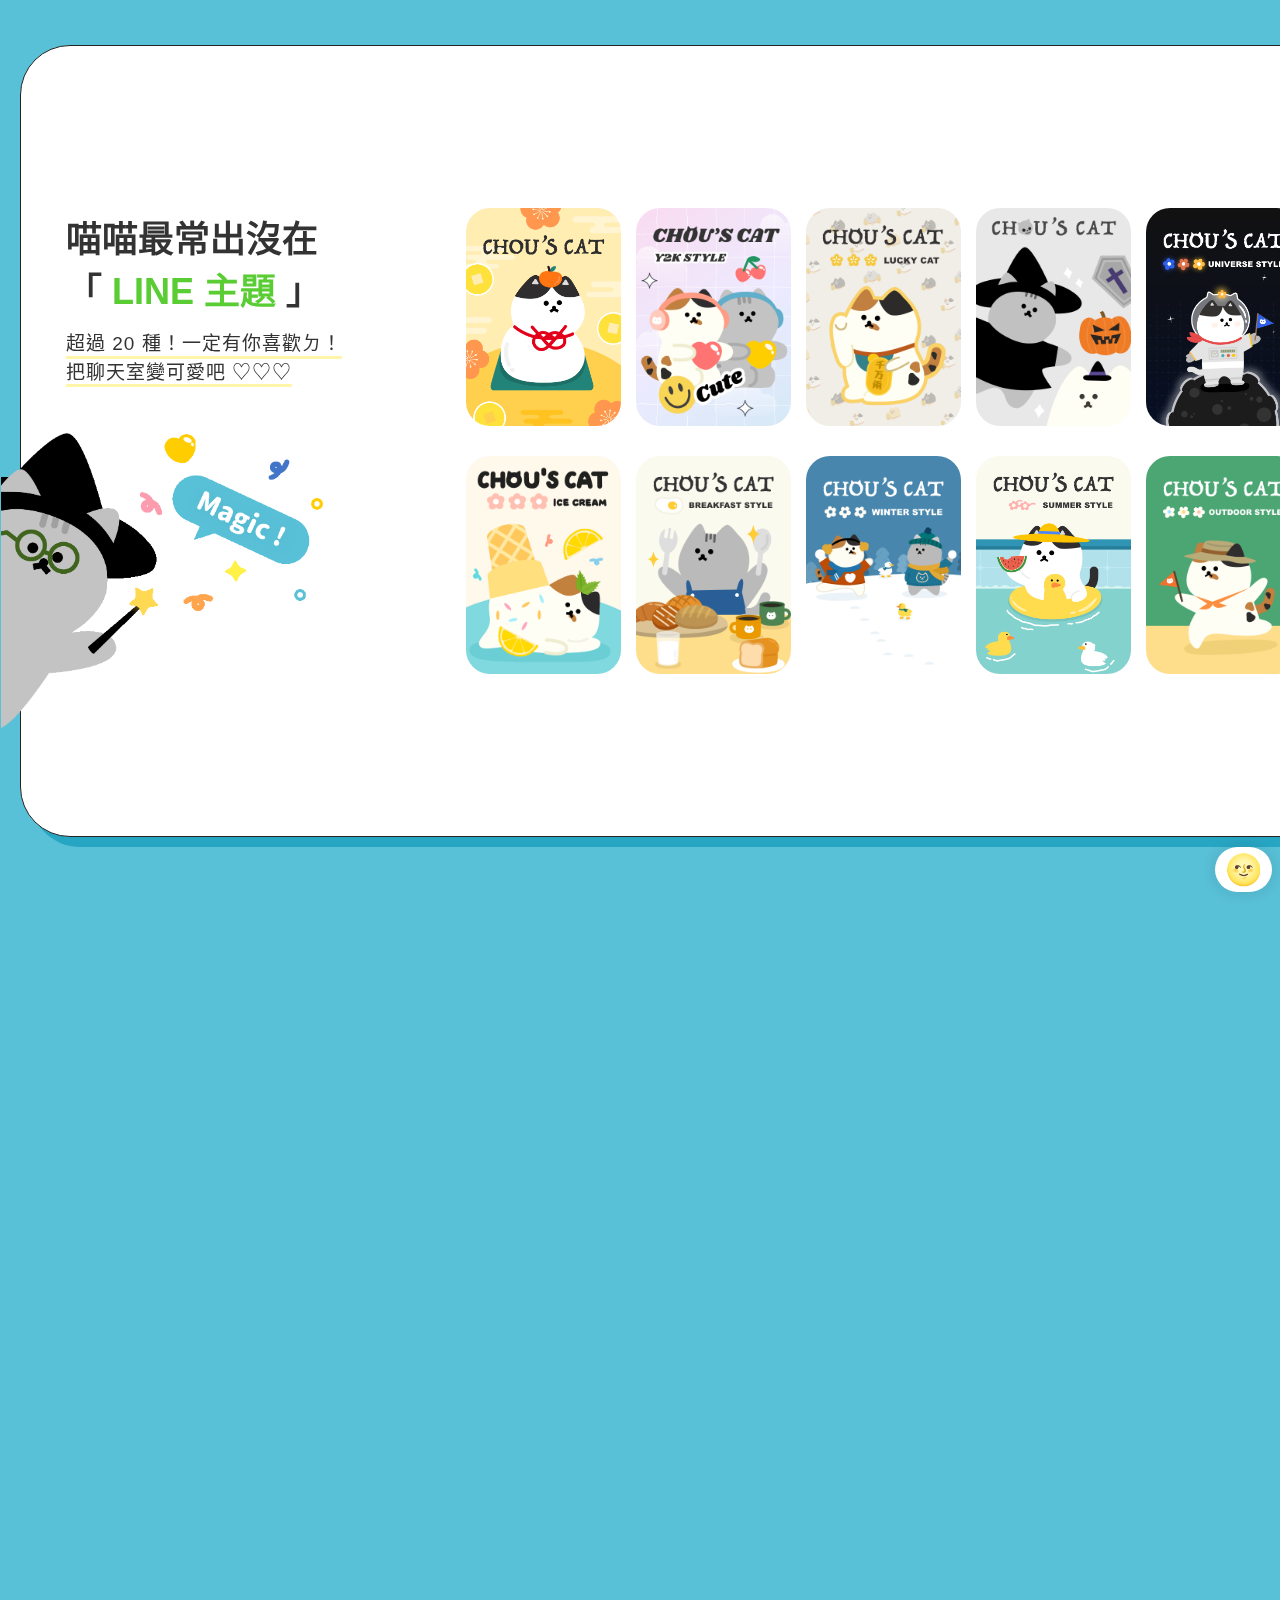
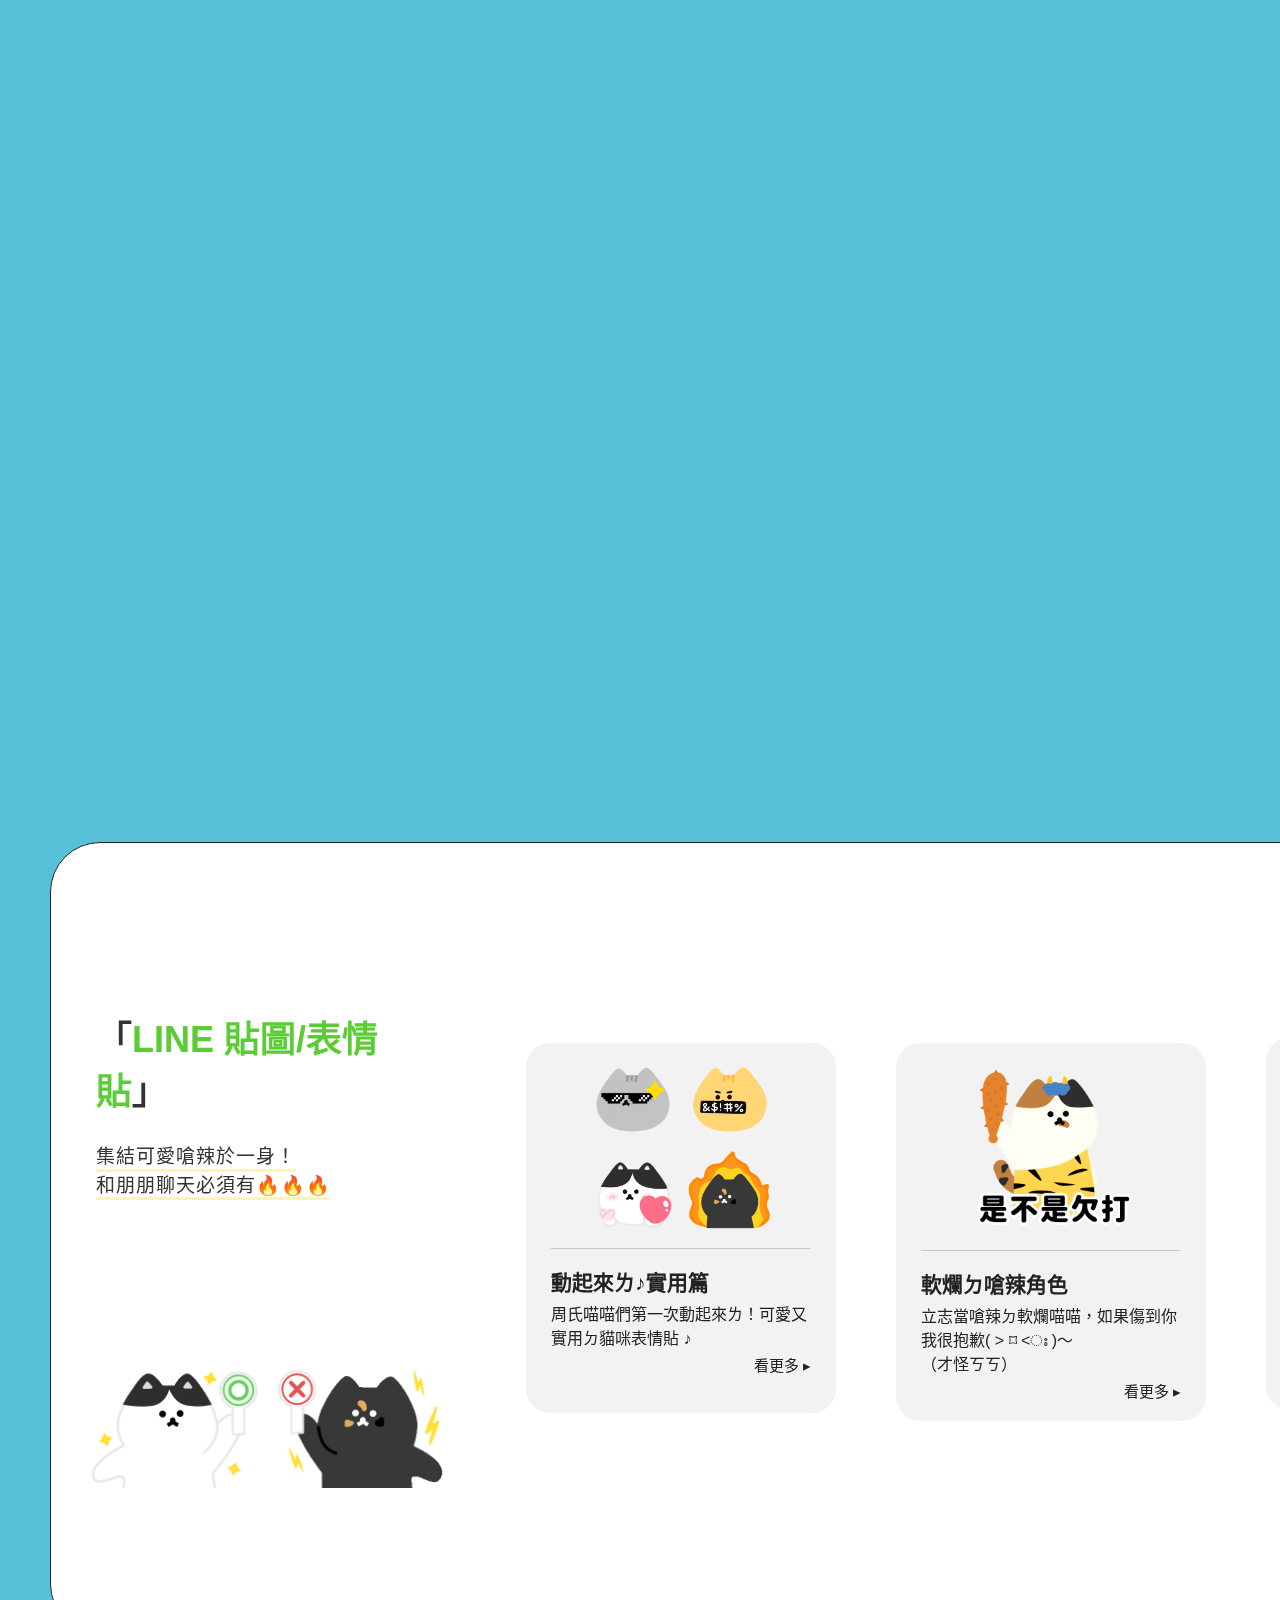
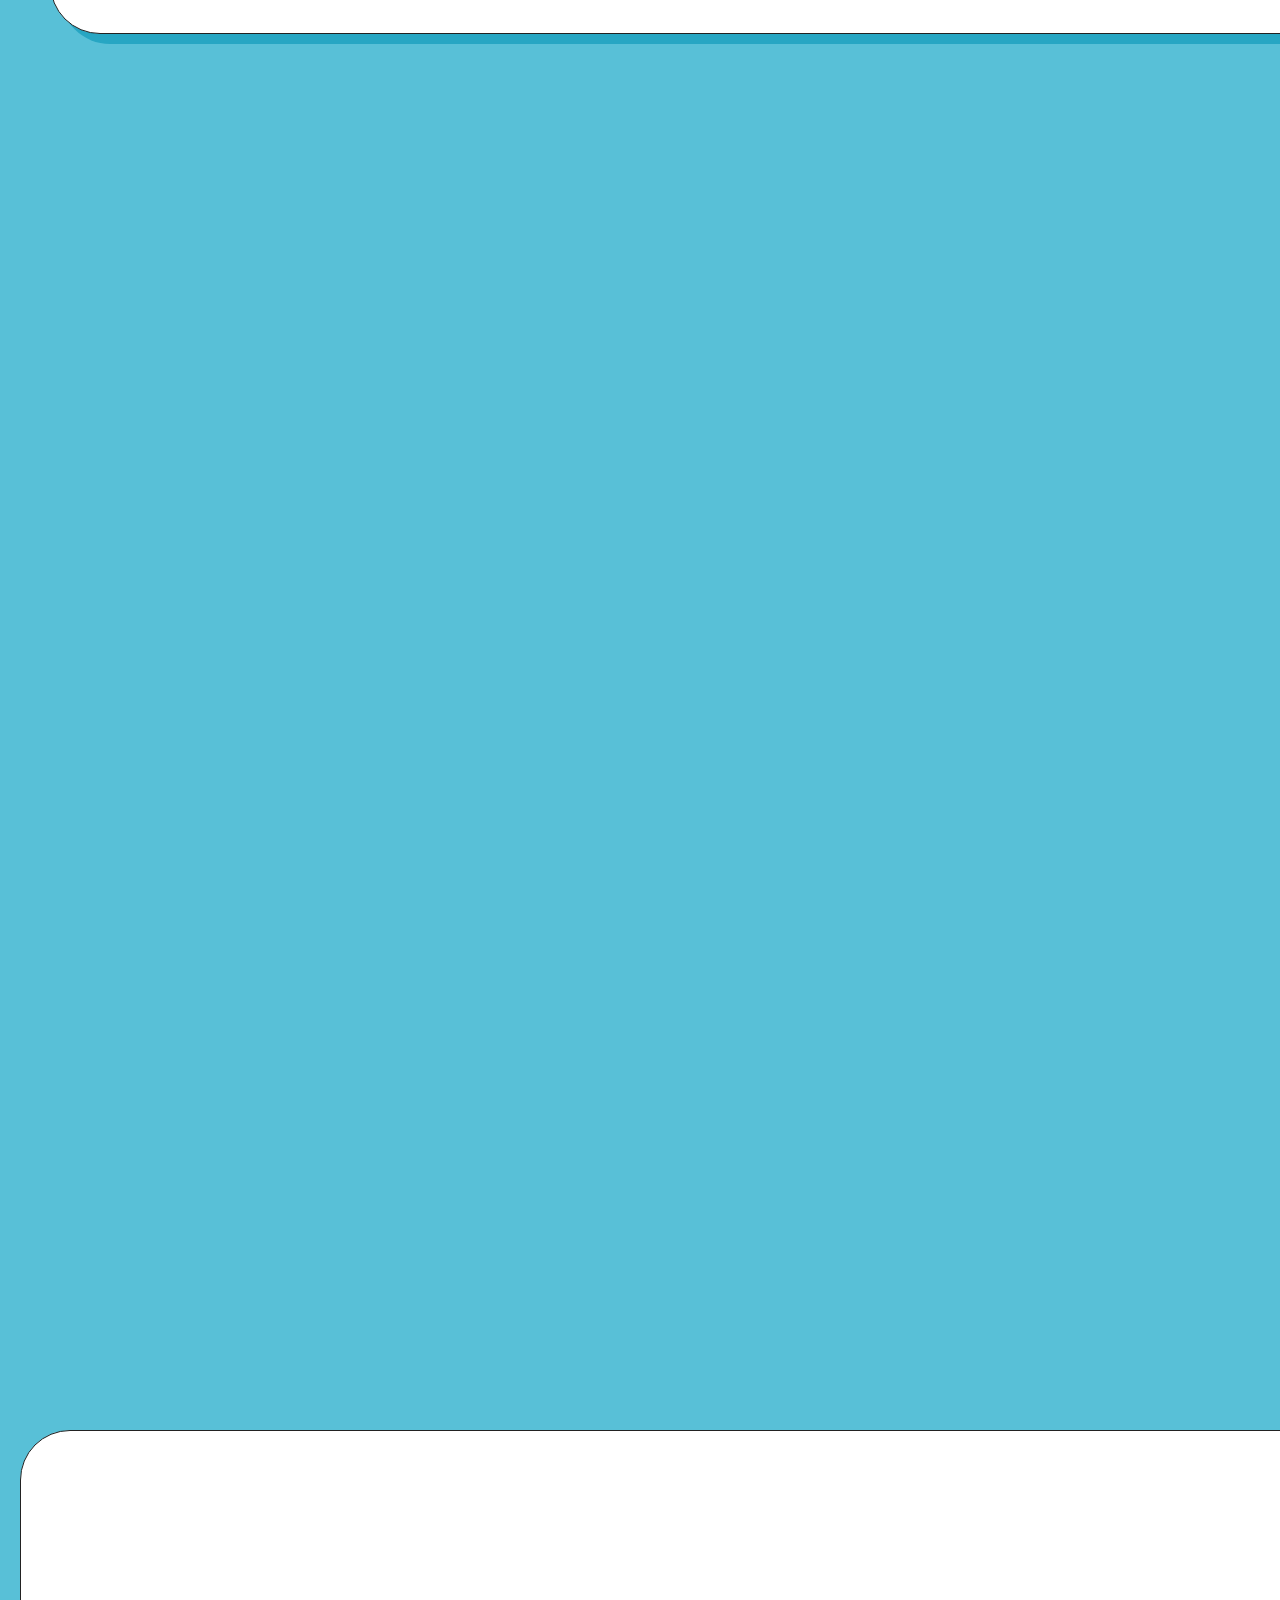
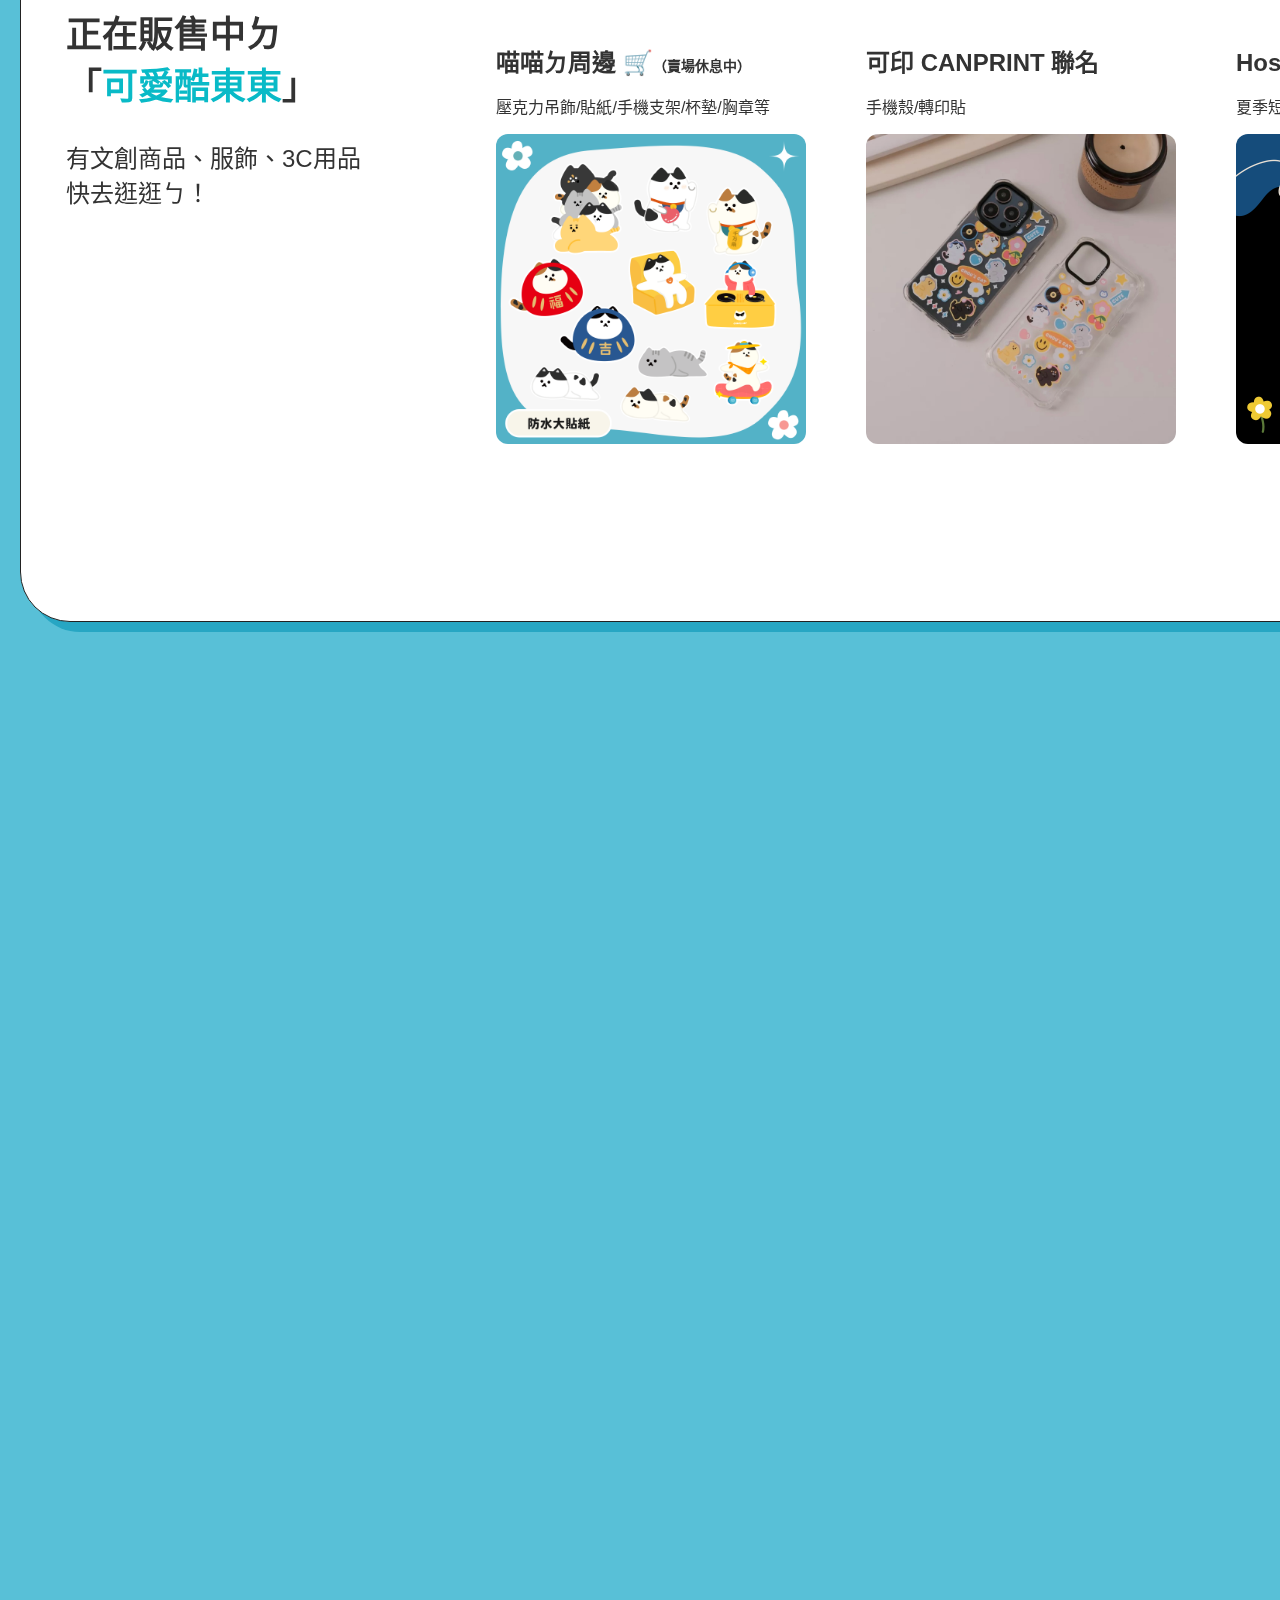
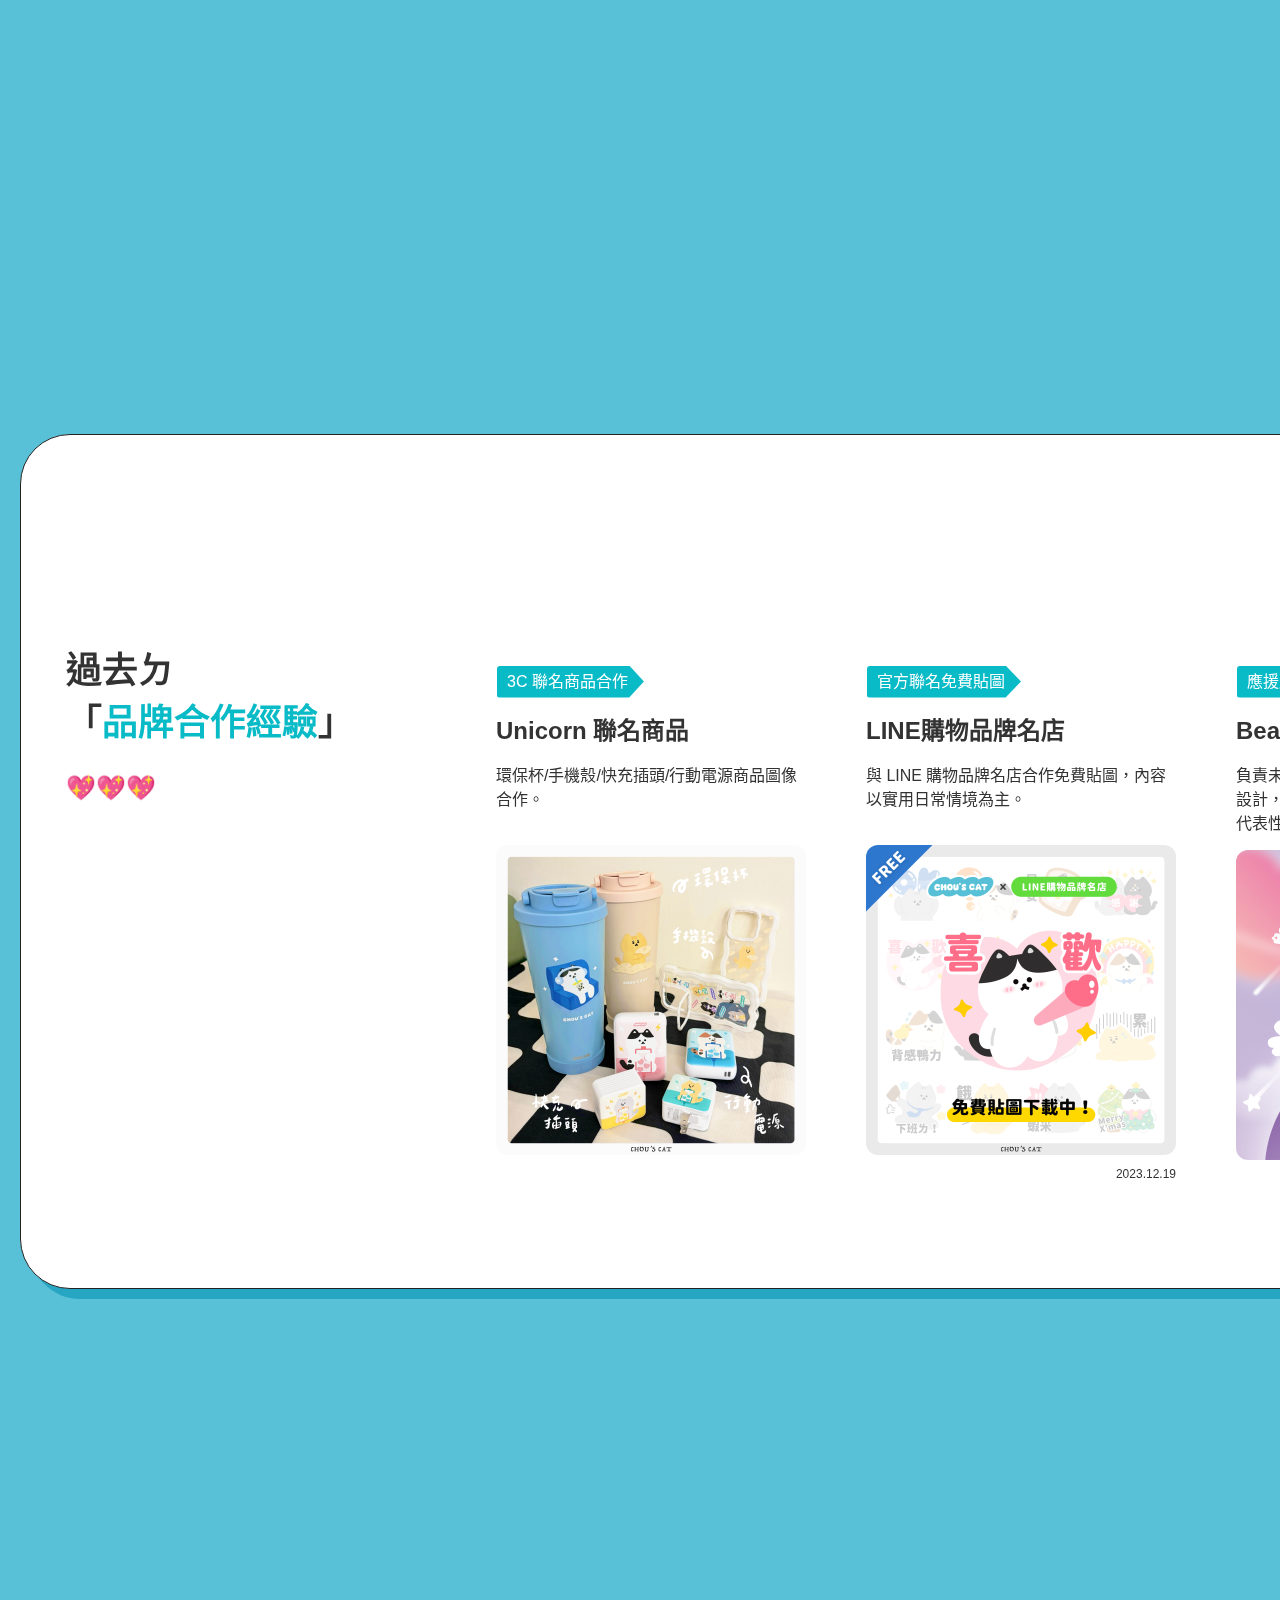
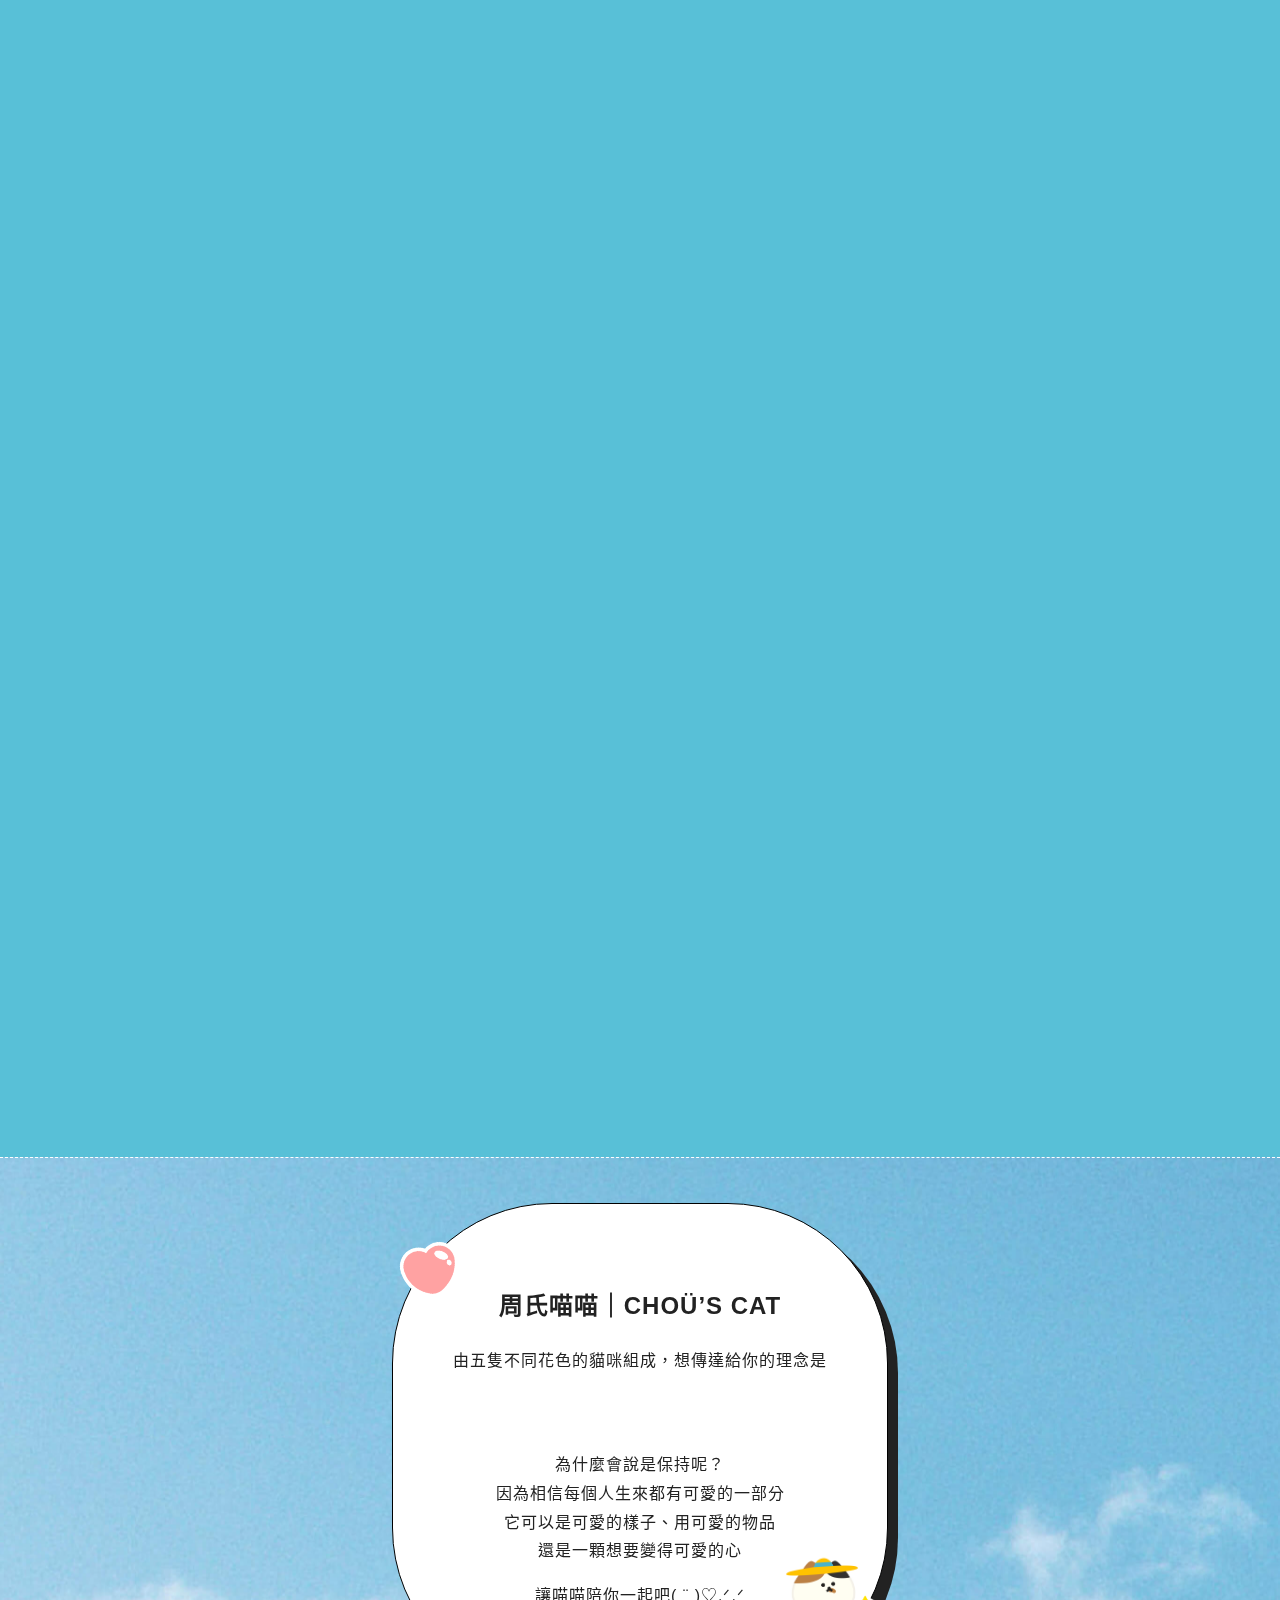
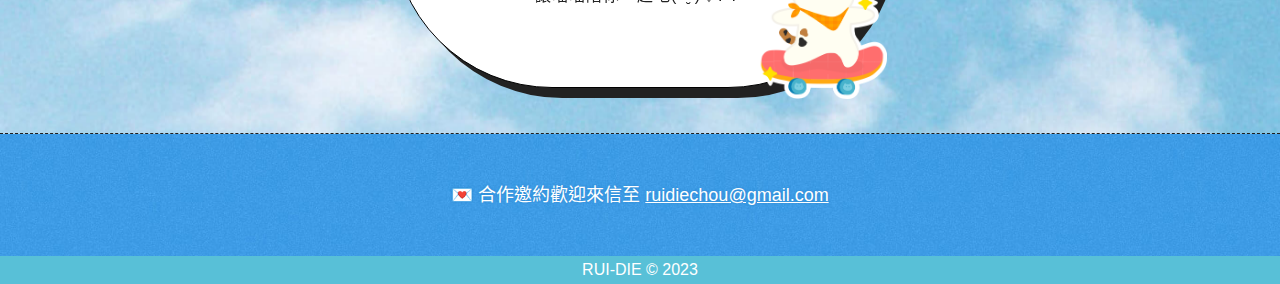
==== commit 733a3b61: "add 新年主題" ====
--- a/index.html
+++ b/index.html
@@ -299,6 +299,11 @@
     .theme-21 {
         background-size: cover;
         background-image: url(img/summer.png);
+    }
+
+     .theme-22 {
+        background-size: cover;
+        background-image: url(img/新年主題.png);
     }
     /* header */
     
@@ -692,48 +697,51 @@
                             <img style="width: 350px;position: absolute;left: -35px;bottom: -10px;" src="./img/魔法喵.gif" alt="">
                         </div>
                         <article>
-                            <div onclick="window.open('https://line.me/S/shop/theme/detail?id=9678047d-3b66-430a-9d03-08071109b2bd&lang=zh-Hant&ref=lsh_themeDetail');" class="sample-card theme-21" style="margin-bottom: 30px;position: relative;"><img src="https://sports.heho.com.tw/wp-content/uploads/2022/12/heho-sports_cady1128-05.png" alt="" width="210px" style="position: absolute;bottom: -48px;left: -64px;display: none;"></div>
-                            <div onclick="window.open('https://line.me/S/shop/theme/detail?id=50ca3c79-7c9a-4813-aa6d-3b0e899e48a5&lang=zh-Hant&ref=lsh_themeDetail');" class="sample-card theme-20" style=""></div>
+                            <div onclick="window.open('https://line.me/S/shop/theme/detail?id=64e85bee-d0e1-4cf0-959f-a1f482f0d09b&lang=zh-Hant&ref=lsh_themeDetail');" class="sample-card theme-22" style="margin-bottom: 30px;position: relative;"></div>
+                            <div onclick="window.open('https://line.me/S/shop/theme/detail?id=9678047d-3b66-430a-9d03-08071109b2bd&lang=zh-Hant&ref=lsh_themeDetail');" class="sample-card theme-21" ></div>
                         </article>
                         <article>
-                            <div onclick="window.open('https://line.me/S/shop/theme/detail?id=a80a3e7a-5a81-44e9-a29c-e265fad8f550&lang=zh-Hant&ref=lsh_themeDetail');" class="sample-card theme-19" style="margin-bottom: 30px;position: relative;"><img src="https://sports.heho.com.tw/wp-content/uploads/2022/12/heho-sports_cady1128-05.png" alt="" width="210px" style="position: absolute;bottom: -48px;left: -64px;display: none;"></div>
-                            <div onclick="window.open('https://line.me/S/shop/theme/detail?id=ac40b4e6-db53-4fe6-9c70-40e0a381573d&lang=zh-Hant&ref=lsh_themeDetail');" class="sample-card theme-18" style=""></div>
+                            <div onclick="window.open('https://line.me/S/shop/theme/detail?id=50ca3c79-7c9a-4813-aa6d-3b0e899e48a5&lang=zh-Hant&ref=lsh_themeDetail');" class="sample-card theme-20" style="margin-bottom: 30px;position: relative;"></div>
+                            <div onclick="window.open('https://line.me/S/shop/theme/detail?id=a80a3e7a-5a81-44e9-a29c-e265fad8f550&lang=zh-Hant&ref=lsh_themeDetail');" class="sample-card theme-19" ></div>
                         </article>
                         <article>
-                            <div onclick="window.open('https://line.me/S/shop/theme/detail?id=4e6a2ab5-9ab7-43d9-ad92-c15702561e94&lang=zh-Hant&ref=lsh_themeDetail');" class="sample-card theme-17" style="margin-bottom: 30px;"></div>
-                            <div onclick="window.open('https://line.me/S/shop/theme/detail?id=4ef6d41e-7a0b-4715-9249-cb78a5ba0890&lang=zh-Hant&ref=lsh_themeDetail');" class="sample-card theme-16" style=""></div>
-                        </article>
-                        <article>
-                            <div onclick="window.open('https://line.me/S/shop/theme/detail?id=c1fb4018-16be-4530-9a18-228e6e18cd28&lang=zh-Hant&ref=lsh_themeDetail');" class="sample-card theme-15" style="margin-bottom: 30px;"></div>
-                            <div onclick="window.open('https://line.me/S/shop/theme/detail?id=4e942a81-343d-4635-b1d5-316751133f5d&lang=zh-Hant&ref=lsh_themeDetail');" class="sample-card theme-14" style=""></div>
-                        </article>
-                        <article>
-                            <div onclick="window.open('https://line.me/S/shop/theme/detail?id=3d3a4cfd-3d78-4cbe-8acd-ce4d79c961e8&lang=zh-Hant&ref=lsh_themeDetail');" class="sample-card theme-13" style="margin-bottom: 30px;position: relative;"><img src="https://sports.heho.com.tw/wp-content/uploads/2022/12/heho-sports_cady1128-05.png" alt="" width="210px" style="position: absolute;bottom: -48px;left: -64px;display: none;"></div>
-                            <div onclick="window.open('https://line.me/S/shop/theme/detail?id=a94d4584-49a3-4323-8df6-b47c9a93bb19&lang=zh-Hant&ref=lsh_themeDetail');" class="sample-card theme-12" style=""></div>
-                        </article>
-                        <article>
-                            <div onclick="window.open('https://line.me/S/shop/theme/detail?id=7112f59e-0d38-4838-a185-229dea19066e&lang=zh-Hant&ref=lsh_themeDetail');" class="sample-card theme-11" style="margin-bottom: 30px;"></div>
-                            <div onclick="window.open('https://line.me/S/shop/theme/detail?id=2fc94703-57f0-4782-b6f0-7fc6083abdfd&lang=zh-Hant&ref=lsh_themeDetail');" class="sample-card theme-10" style=""></div>
-                        </article>
-                        <article>
-                            <div onclick="window.open('https://line.me/S/shop/theme/detail?id=38e116c5-c265-410f-b42e-aa6e8bd64bdb&lang=zh-Hant&ref=lsh_themeDetail');" class="sample-card theme-9" style="margin-bottom: 30px;"></div>
-                            <div onclick="window.open('https://line.me/S/shop/theme/detail?id=e38a86e6-e259-4e3a-86d2-1c1854cd9a8a&lang=zh-Hant&ref=lsh_themeDetail');" class="sample-card theme-8" style=""></div>
-                        </article>
-                        <article>
-                            <div onclick="window.open('https://line.me/S/shop/theme/detail?id=e8ede51f-a309-4446-8802-6a9ed92ccb95&lang=zh-Hant&ref=lsh_themeDetail');" class="sample-card theme-7" style="margin-bottom: 30px;position: relative;border: 2px solid #9bcae2;box-sizing: border-box;"><img src="https://sports.heho.com.tw/wp-content/uploads/2022/12/heho-sports_cady1128-05.png" alt="" width="210px" style="position: absolute;bottom: -48px;left: -64px;display: none;"></div>
-                            <div onclick="window.open('https://line.me/S/shop/theme/detail?id=2c261df5-a739-42af-9e70-cade5e0ba85e&lang=zh-Hant&ref=lsh_themeDetail');" class="sample-card theme-6" style=""></div>
-                        </article>
-                        <article>
-                            <div onclick="window.open('https://line.me/S/shop/theme/detail?id=224a2caa-c16d-4e76-b2d7-b8a42489681f&lang=zh-Hant&ref=lsh_themeDetail');" class="sample-card theme-5" style="margin-bottom: 30px;"></div>
-                            <div onclick="window.open('https://line.me/S/shop/theme/detail?id=ae1068b5-f0a8-4bed-9395-54480771e826&lang=zh-Hant&ref=lsh_themeDetail');" class="sample-card theme-4" style=""></div>
-                        </article>
-                        <article>
-                            <div onclick="window.open('https://line.me/S/shop/theme/detail?id=ccf6d120-e693-4bbf-8ee9-e87ad4f3c794&lang=zh-Hant&ref=lsh_themeDetail');" class="sample-card theme-3" style="margin-bottom: 30px;"></div>
-                            <div onclick="window.open('https://line.me/S/shop/theme/detail?id=06e33d86-e413-4aa4-8d32-673d342781c7&lang=zh-Hant&ref=lsh_themeDetail');" class="sample-card theme-2" style=""></div>
-                        </article>
-                        <article>
-                            <div onclick="window.open('https://line.me/S/shop/theme/detail?id=9826f9b5-2826-47d1-9998-ba933955bb93&lang=zh-Hant&ref=lsh_themeDetail');" class="sample-card theme-1" style="margin-bottom: 30px;position: relative;"><img src="https://sports.heho.com.tw/wp-content/uploads/2022/12/heho-sports_cady1128-05.png" alt="" width="210px" style="position: absolute;bottom: -48px;left: -64px;display: none;"></div>
-                            <div onclick="window.open('https://line.me/S/shop/theme/detail?id=475d8c9d-4b7b-4ccd-800f-cc359b892ab2&lang=zh-Hant&ref=lsh_themeDetail');" class="sample-card theme-0" style=""></div>
+                            <div onclick="window.open('https://line.me/S/shop/theme/detail?id=ac40b4e6-db53-4fe6-9c70-40e0a381573d&lang=zh-Hant&ref=lsh_themeDetail');" class="sample-card theme-18" style="margin-bottom: 30px;position: relative;"></div>
+                            <div onclick="window.open('https://line.me/S/shop/theme/detail?id=4e6a2ab5-9ab7-43d9-ad92-c15702561e94&lang=zh-Hant&ref=lsh_themeDetail');" class="sample-card theme-17" ></div>
+                        </article>
+                        <article>    
+                            <div onclick="window.open('https://line.me/S/shop/theme/detail?id=4ef6d41e-7a0b-4715-9249-cb78a5ba0890&lang=zh-Hant&ref=lsh_themeDetail');" class="sample-card theme-16" style="margin-bottom: 30px;position: relative;"></div>
+                            <div onclick="window.open('https://line.me/S/shop/theme/detail?id=c1fb4018-16be-4530-9a18-228e6e18cd28&lang=zh-Hant&ref=lsh_themeDetail');" class="sample-card theme-15" ></div>
+                        </article>
+                        <article>    
+                            <div onclick="window.open('https://line.me/S/shop/theme/detail?id=4e942a81-343d-4635-b1d5-316751133f5d&lang=zh-Hant&ref=lsh_themeDetail');" class="sample-card theme-14" style="margin-bottom: 30px;position: relative;"></div>
+                            <div onclick="window.open('https://line.me/S/shop/theme/detail?id=3d3a4cfd-3d78-4cbe-8acd-ce4d79c961e8&lang=zh-Hant&ref=lsh_themeDetail');" class="sample-card theme-13" ></div>
+                        </article>
+                        <article>      
+                            <div onclick="window.open('https://line.me/S/shop/theme/detail?id=a94d4584-49a3-4323-8df6-b47c9a93bb19&lang=zh-Hant&ref=lsh_themeDetail');" class="sample-card theme-12" style="margin-bottom: 30px;position: relative;"></div>
+                            <div onclick="window.open('https://line.me/S/shop/theme/detail?id=7112f59e-0d38-4838-a185-229dea19066e&lang=zh-Hant&ref=lsh_themeDetail');" class="sample-card theme-11" ></div>
+                        </article>
+                        <article>      
+                            <div onclick="window.open('https://line.me/S/shop/theme/detail?id=2fc94703-57f0-4782-b6f0-7fc6083abdfd&lang=zh-Hant&ref=lsh_themeDetail');" class="sample-card theme-10" style="margin-bottom: 30px;position: relative;"></div>
+                            <div onclick="window.open('https://line.me/S/shop/theme/detail?id=38e116c5-c265-410f-b42e-aa6e8bd64bdb&lang=zh-Hant&ref=lsh_themeDetail');" class="sample-card theme-9" ></div>
+                        </article>
+                        <article>      
+                            <div onclick="window.open('https://line.me/S/shop/theme/detail?id=e38a86e6-e259-4e3a-86d2-1c1854cd9a8a&lang=zh-Hant&ref=lsh_themeDetail');" class="sample-card theme-8" style="margin-bottom: 30px;position: relative;"></div>
+                            <div onclick="window.open('https://line.me/S/shop/theme/detail?id=e8ede51f-a309-4446-8802-6a9ed92ccb95&lang=zh-Hant&ref=lsh_themeDetail');" class="sample-card theme-7" style="border: 2px solid #9bcae2;box-sizing: border-box;"></div>
+                        </article>
+                        <article>      
+                            <div onclick="window.open('https://line.me/S/shop/theme/detail?id=2c261df5-a739-42af-9e70-cade5e0ba85e&lang=zh-Hant&ref=lsh_themeDetail');" class="sample-card theme-6" style="margin-bottom: 30px;position: relative;"></div>
+                            <div onclick="window.open('https://line.me/S/shop/theme/detail?id=224a2caa-c16d-4e76-b2d7-b8a42489681f&lang=zh-Hant&ref=lsh_themeDetail');" class="sample-card theme-5" ></div>
+                        </article>
+                        <article>      
+                            <div onclick="window.open('https://line.me/S/shop/theme/detail?id=ae1068b5-f0a8-4bed-9395-54480771e826&lang=zh-Hant&ref=lsh_themeDetail');" class="sample-card theme-4" style="margin-bottom: 30px;position: relative;"></div>
+                            <div onclick="window.open('https://line.me/S/shop/theme/detail?id=ccf6d120-e693-4bbf-8ee9-e87ad4f3c794&lang=zh-Hant&ref=lsh_themeDetail');" class="sample-card theme-3" ></div>
+                        </article>
+                        <article>      
+                            <div onclick="window.open('https://line.me/S/shop/theme/detail?id=06e33d86-e413-4aa4-8d32-673d342781c7&lang=zh-Hant&ref=lsh_themeDetail');" class="sample-card theme-2" style="margin-bottom: 30px;position: relative;"></div>
+                            <div onclick="window.open('https://line.me/S/shop/theme/detail?id=9826f9b5-2826-47d1-9998-ba933955bb93&lang=zh-Hant&ref=lsh_themeDetail');" class="sample-card theme-1" ></div>
+                        </article>
+                        <article>      
+                            <div onclick="window.open('https://line.me/S/shop/theme/detail?id=475d8c9d-4b7b-4ccd-800f-cc359b892ab2&lang=zh-Hant&ref=lsh_themeDetail');" class="sample-card theme-0" style="margin-bottom: 30px;position: relative;"></div>
                         </article>
                         <div onclick="window.open('https://store.line.me/themeshop/author/1088855');" style="padding: 5px 5px 5px 35px;font-size: 20px;cursor: pointer;">
                             點我去主題列表
@@ -813,12 +821,6 @@
                             <p style="font-size: 16px;text-align: left;">壓克力吊飾/貼紙/手機支架/杯墊/胸章等</p>
                             <img src="./img/product-1.png" alt="" width="100%" style="border-radius: 12px;">
                         </article>
-                        <article class="sample-card" onclick="window.open('https://www.unicornforu.tw/v2/official/SalePageCategory/498176?sortMode=Curator');" style="max-width: 370px;max-height: 450px;margin-right: 0;">
-                            <h4>Unicorn 聯名 🦄</h4>
-                            <p style="font-size: 16px;text-align: left;">
-                                <a href="https://www.unicornforu.tw/SalePage/Index/9158940">環保杯</a>/<a href="https://www.unicornforu.tw/SalePage/Index/9303539">手機殼</a>/<a href="https://www.unicornforu.tw/SalePage/Index/9303563">快充插頭</a>/<a href="https://www.unicornforu.tw/SalePage/Index/9303572">行動電源</a></p>
-                            <img src="./img/IMG_6452.jpg" alt="" width="100%" style="border-radius: 12px;">
-                        </article>
                         <article class="sample-card" onclick="window.open('https://shopee.tw/mall/search?keyword=%E5%91%A8%E6%B0%8F%E5%96%B5%E5%96%B5&shop=422622625');" style="max-width: 370px;max-height: 450px;margin-right: 0;">
                             <h4>可印 CANPRINT 聯名</h4>
                             <p style="font-size: 16px;text-align: left;">手機殼/轉印貼</p>
@@ -848,6 +850,13 @@
                             <h2>過去ㄉ<br>「<span style="color:#09bac7;">品牌合作經驗</span>」<br></h2>
                             <p>💖💖💖</p>
                         </div>
+                        <article class="sample-card" style="max-width: 370px;max-height: 450px;margin-right: 0;">
+                            <div class="card-label"><span>3C 聯名商品合作</span></div>
+                            <h4>Unicorn 聯名商品</h4>
+                            <p style="font-size: 16px;text-align: left;height: 67.5px;"> 環保杯/手機殼/快充插頭/行動電源商品圖像合作。</p>
+                            <img src="./img/IMG_6452.jpg" alt="" width="100%" style="border-radius: 12px;">
+                             <p style="font-size: 12px;text-align: right;"></p>
+                        </article>
                          <article class="sample-card" style="max-width: 370px;max-height: 450px;margin-right: 0;" onclick="window.open('https://line.me/S/sticker/30276/?lang=zh-Hant&utm_source=gnsh_stickerDetail');">
                             <div class="card-label"><span>官方聯名免費貼圖</span></div>
                             <h4>LINE購物品牌名店</h4>
